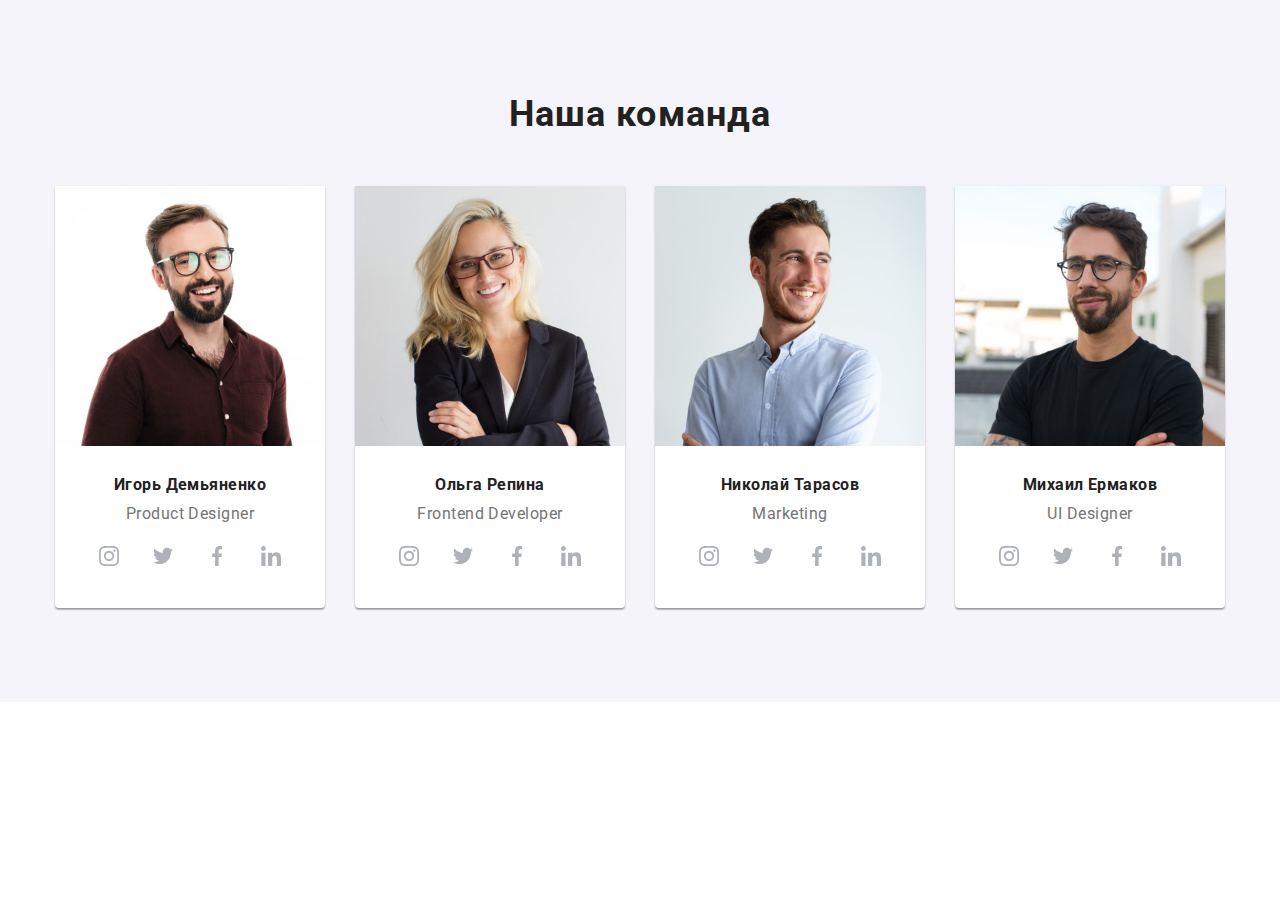
==== index.html @ fd74d76f "8" ====
<!DOCTYPE html>
<html lang="ru">

<head>
    <meta charset="UTF-8">
    <meta http-equiv="X-UA-Compatible" content="IE=edge">
    <meta name="viewport" content="width=device-width, initial-scale=1.0">
    <link rel="preconnect" href="https://fonts.googleapis.com">
    <link rel="preconnect" href="https://fonts.gstatic.com" crossorigin>
    <link
        href="https://fonts.googleapis.com/css2?family=Raleway:wght@700&family=Roboto:wght@400;500;700;900&display=swap"
        rel="stylesheet">
    <link rel="stylesheet"
        href="https://cdnjs.cloudflare.com/ajax/libs/modern-normalize/1.1.0/modern-normalize.min.css">
    <link rel="stylesheet" href="./css/styles.css">
    <link rel="stylesheet" href="./css/main.min.css">
    <title>WebStudio</title>
</head>

<body class="m-0">
    <!-- <header class="header">
        <div class="container">
            <a class="logo link logo" href="URL"><span class="color-blue">Web</span>Studio</a>
            <nav class="navigation">
                <ul class="navigation__list list">
                    <li class="navigation__item">
                        <a href="" class=" navigation__link  navigation__link--current link">Студия</a>
                    </li>
                    <li class="navigation__item">
                        <a href="./portfolio.html" class="navigation__link  link">Портфолио</a>
                    </li>
                    <li class="navigation__item">
                        <a href="" class="navigation__link link">Контакты</a>
                    </li>
                </ul>
            </nav> -->
    <!-- <ul class="contact__list list">
                <li class="contact__item">
                    <a href="info@devstudio.com" class="contact__link email link">
                        <svg class="contact__icon" width="16" height="12">
                            <use href="./images/symbol-defs55.svg#icon-email"></use>
                        </svg>
                        info@devstudio.com
                    </a>

                </li>
                <li class="contact__item">
                    <a href="tel:+380961111111" class="contact__link phone link">
                        <svg class="contact__icon" width="10" height="16">
                            <use href="./images/symbol-defs55.svg#icon-smartphone"></use>
                        </svg>
                        +38 096 111 11 11
                    </a>
                </li>
            </ul>
        </div>
    </header> -->
    <main>
        <!-- <section class="hero bg-dark">
            <div class="container">
                <h1 class="hero-text">Эффективные решения для вашего бизнеса</h1>
                <button class="hero-btn" data-modal-open>Заказать услугу</button>
            </div>
        </section> -->
        <!-- <section class="section">
            <div class="container">
                <ul class="section-list list">
                    <li class="section-item">
                        <div class="section-benefits-link">
                            <svg class="section-benefits-icon" width="70" height="70">
                                <use href="./images/symbol-defss.svg#icon-antenna"></use>
                            </svg>
                        </div>
                        <h3 class="section-top-text"> Внимание к деталям</h3>
                        <p class="section-main-text">
                            Идейные соображения, а также начало повседневной работы по формированию позиции.
                        </p>
                    </li>
                    <li class="section-item">
                        <div class="section-benefits-link">
                            <svg class="section-benefits-icon" width="70" height="70">
                                <use href="./images/symbol-defss.svg#icon-clock"></use>
                            </svg>
                        </div>

                        <h3 class="section-top-text">Пунктуальность</h3>
                        <p class="section-main-text">
                            Задача организации, в особенности же рамки и место обучения кадров влечет за собой.
                        </p>

                    </li>
                    <li class="section-item">
                        <div class="section-benefits-link">
                            <svg class="section-benefits-icon" width="70" height="70">
                                <use href="./images/symbol-defss.svg#icon-diagram"></use>
                            </svg>
                        </div>

                        <h3 class="section-top-text">Планирование</h3>
                        <p class="section-main-text">
                            Равным образом консультация с широким активом в значительной степени обуславливает.
                        </p>

                    </li>
                    <li class="section-item">
                        <div class="section-benefits-link">
                            <svg class="section-benefits-icon" width="70" height="70">
                                <use href="./images/symbol-defss.svg#icon-astronaut"></use>
                            </svg>
                        </div>

                        <h3 class="section-top-text">Современные технологии</h3>
                        <p class="section-main-text">
                            Значимость этих проблем настолько очевидна, что реализация плановых заданий.
                        </p>

                    </li>
                </ul>
            </div>
        </section> -->
        <!-- <section class="about">
            <div class="container">
                <h2 class="about__title">Чем мы занимаемся</h2>
                <ul class="about__list list">
                    <li class="about__item">
                        <img src="./images/img_1..jpg" alt="Современные технологии" width="370" />
                        <p class="about__text">
                            Десктопные приложения
                        </p>
                    </li>
                    <li class="about__item">
                        <img src="./images/img_2...jpg" alt="Современные технологии" width="370" />
                        <p class="about__text">
                            Мобильные приложения
                        </p>
                    </li>
                    <li class="about__item">
                        <img src="./images/img_3..jpg" alt="Современные технологии" width="370" />
                        <p class="about__text">
                            Дизайнерские решения
                        </p>
                    </li>
                </ul>
            </div>
        </section> -->
        <section class="team">
            <div class="container">
                <div class="our-team">
                    <h2 class="team__title">Наша команда</h2>
                    <ul class="team__list list">
                        <li class="team__item">
                            <img src="./images/img1.jpg" alt="работник" width="270">
                            <div class="team__content">
                                <h3 class="team__name">Игорь Демьяненко</h3>
                                <p class="team__profession">Product Designer</p>
                                <ul class="team__soc list">
                                    <li class="team-soc__item">
                                        <a href="" class="team__link">
                                            <svg class="team__icon" width="20" height="20">
                                                <use href="./images/symbol-defs.svg#icon-instagram "> </use>
                                            </svg>
                                        </a>
                                    </li>
                                    <li class="team-soc__item">
                                        <a href="" class="team__link">
                                            <svg class="team__icon" width="20" height="20">
                                                <use href="./images/symbol-defs.svg#icon-twitter"></use>
                                            </svg>
                                        </a>
                                    </li>
                                    <li class="team-soc__item">
                                        <a href="" class="team__link">
                                            <svg class="team__icon" width="20" height="20">
                                                <use href="./images/symbol-defs.svg#icon-facebook"></use>
                                            </svg>
                                        </a>
                                    </li>
                                    <li class="team-soc__item">
                                        <a href="" class="team__link">
                                            <svg class="team__icon" width="20" height="20">
                                                <use href="./images/symbol-defs.svg#icon-linkedin"></use>
                                            </svg>
                                        </a>
                                    </li>
                                </ul>
                            </div>

                        </li>

                        <li class="team__item">
                            <img src="./images/img3.jpg" alt="работник" width="270">
                            <div class="team__content">
                                <h3 class="team__name">Ольга Репина</h3>
                                <p class="team__profession">Frontend Developer</p>
                                <ul class="team__soc list">
                                    <li class="team-soc__item">
                                        <a href="" class="team__link">
                                            <svg class="team__icon" width="20" height="20">
                                                <use href="./images/symbol-defs.svg#icon-instagram "> </use>
                                            </svg>
                                        </a>
                                    </li>
                                    <li class="team-soc__item">
                                        <a href="" class="team__link">
                                            <svg class="team__icon" width="20" height="20">
                                                <use href="./images/symbol-defs.svg#icon-twitter"></use>
                                            </svg>
                                        </a>
                                    </li>
                                    <li class="team-soc__item">
                                        <a href="" class="team__link">
                                            <svg class="team__icon" width="20" height="20">
                                                <use href="./images/symbol-defs.svg#icon-facebook"></use>
                                            </svg>
                                        </a>
                                    </li>
                                    <li class="team-soc__item">
                                        <a href="" class="team__link">
                                            <svg class="team__icon" width="20" height="20">
                                                <use href="./images/symbol-defs.svg#icon-linkedin"></use>
                                            </svg>
                                        </a>
                                    </li>
                                </ul>
                            </div>
                        </li>

                        <li class="team__item">
                            <img src="./images/img4.jpg" alt="работник" width="270">
                            <div class="team__content">
                                <h3 class="team__name">Николай Тарасов</h3>
                                <p class="team__profession">Marketing</p>
                                <ul class="team__soc list">
                                    <li class="team-soc__item">
                                        <a href="" class="team__link">
                                            <svg class="team__icon" width="20" height="20">
                                                <use href="./images/symbol-defs.svg#icon-instagram "> </use>
                                            </svg>
                                        </a>
                                    </li>
                                    <li class="team-soc__item">
                                        <a href="" class="team__link">
                                            <svg class="team__icon" width="20" height="20">
                                                <use href="./images/symbol-defs.svg#icon-twitter"></use>
                                            </svg>
                                        </a>
                                    </li>
                                    <li class="team-soc__item">
                                        <a href="" class="team__link">
                                            <svg class="team__icon" width="20" height="20">
                                                <use href="./images/symbol-defs.svg#icon-facebook"></use>
                                            </svg>
                                        </a>
                                    </li>
                                    <li class="team-soc__item">
                                        <a href="" class="team__link">
                                            <svg class="team__icon" width="20" height="20">
                                                <use href="./images/symbol-defs.svg#icon-linkedin"></use>
                                            </svg>
                                        </a>
                                    </li>
                                </ul>
                            </div>
                        </li>
                        <li class="team__item">
                            <img src="./images/img5.jpg" alt="работник" width="270">
                            <div class="team__content">
                                <h3 class="team__name">Михаил Ермаков</h3>
                                <p class="team__profession">UI Designer</p>
                                <ul class="team__soc list">
                                    <li class="team-soc__item">
                                        <a href="" class="team__link">
                                            <svg class="team__icon" width="20" height="20">
                                                <use href="./images/symbol-defs.svg#icon-instagram "> </use>
                                            </svg>
                                        </a>
                                    </li>
                                    <li class="team-soc__item">
                                        <a href="" class="team__link">
                                            <svg class="team__icon" width="20" height="20">
                                                <use href="./images/symbol-defs.svg#icon-twitter"></use>
                                            </svg>
                                        </a>
                                    </li>
                                    <li class="team-soc__item">
                                        <a href="" class="team__link">
                                            <svg class="team__icon" width="20" height="20">
                                                <use href="./images/symbol-defs.svg#icon-facebook"></use>
                                            </svg>
                                        </a>
                                    </li>
                                    <li class="team-soc__item">
                                        <a href="" class="team__link">
                                            <svg class="team__icon" width="20" height="20">
                                                <use href="./images/symbol-defs.svg#icon-linkedin"></use>
                                            </svg>
                                        </a>
                                    </li>
                                </ul>
                            </div>
                        </li>
                    </ul>
                </div>
            </div>
        </section>

        <!-- <section class="customers">
            <div class="container">
                <h2 class="customers__title">Постоянные клиенты</h2>
                <ul class="customers__list list">
                    <li class="customers__item">
                        <a href="" class="customers__link">
                            <svg class="customers__icon" width="106" height="60">
                                <use href="./images/symbol-defs3.svg#icon-Logo-1"></use>
                            </svg>
                        </a>
                    </li>
                    <li class="customers__item">
                        <a href="" class="customers__link">
                            <svg class="customers__icon" width="106" height="60">
                                <use href="./images/symbol-defs3.svg#icon-Logo-2"></use>
                            </svg>
                        </a>
                    </li>
                    <li class="customers__item">
                        <a href="" class="customers__link">
                            <svg class="customers__icon" width="106" height="60">
                                <use href="./images/symbol-defs3.svg#icon-Logo-3"></use>
                            </svg>
                        </a>
                    </li>
                    <li class="customers__item">
                        <a href="" class="customers__link">
                            <svg class="customers__icon" width="106" height="60">
                                <use href="./images/symbol-defs3.svg#icon-Logo-4"></use>
                            </svg>
                        </a>
                    </li>
                    <li class="customers__item">
                        <a href="" class="customers__link">
                            <svg class="customers__icon" width="106" height="60">
                                <use href="./images/symbol-defs3.svg#icon-Logo-5"></use>
                            </svg>
                        </a>
                    </li>
                    <li class="customers__item">
                        <a href="" class="customers__link">
                            <svg class="customers__icon" width="106" height="60">
                                <use href="./images/symbol-defs3.svg#icon-Logo-6"></use>
                            </svg>
                        </a>
                    </li>

                </ul>
            </div>
        </section> -->
    </main>
    <!-- <footer class="footer-bg">
        <div class="container">
            <div class="footer-bg-contact">
                <a class="footer-logo link color-white" href="URL"><span class="color-blue">Web</span>Studio</a>
                <address>
                    <ul class="list">
                        <li class="footer-item">
                            <a class="footer-link link color-white" href="https://goo.gl/maps/q1JGjR5XBhRjzjKY9"
                                target="_blank" rel="noopener,noindex,nofollow">
                                Киев, пр-т Леси Украинки, 26</a>
                        </li>
                        <li class="footer-item">
                            <a class="footer-link link color-grey" href="info@example.com">info@example.com</a>
                        </li>
                        <li class="footer-item">
                            <a class="footer-link link color-grey" href="tel:+380991111111">+38 099 111 11 11</a>
                        </li>
                    </ul>
                </address>
            </div>
            <div class="footer-bg-soc">
                <h3 class="footer-title">присоединяйтесь</h3>
                <ul class="footer-soc-list list">
                    <li class="footer-soc-item">
                        <a href="" class="footer-soc-link">
                            <svg class="footer-soc-icon" width="20" height="20">
                                <use href="./images/symbol-defs.svg#icon-instagram"></use>
                            </svg>
                        </a>
                    </li>
                    <li class="footer-soc-item">
                        <a href="" class="footer-soc-link">
                            <svg class="footer-soc-icon" width="20" height="20">
                                <use href="./images/symbol-defs.svg#icon-twitter"></use>
                            </svg>
                        </a>
                    </li>
                    <li class="footer-soc-item">
                        <a href="" class="footer-soc-link">
                            <svg class="footer-soc-icon" width="20" height="20">
                                <use href="./images/symbol-defs.svg#icon-facebook"></use>
                            </svg>
                        </a>
                    </li>
                    <li class="footer-soc-item">
                        <a href="" class="footer-soc-link">
                            <svg class="footer-soc-icon" width="20" height="20">
                                <use href="./images/symbol-defs.svg#icon-linkedin"></use>
                            </svg>
                        </a>
                    </li>
                </ul>
            </div>

            <div class="online">
                <h3 class="online-title">Подпишитесь на рассылку</h3>
                <form class="online-form">
                    <input type="email" class="online-input" name="online-email" placeholder="E-mail" />
                    <button class="online-button" type="submit">Подписаться
                        <svg class="online-soc-icon" width="24" height="24">
                            <use href="./images/symbol-send.svg#icon-icon-send"></use>
                        </svg>
                    </button>

                </form>
            </div>
        </div>
    </footer> -->

    <div class="backdrop is-hidden  " data-modal>
        <div class="modal">
            <button type="button" class="modal-close-btn" data-modal-close>
                <svg class="modal-soc-icon" width="11" height="11">
                    <use href="./images/symbol-vector.svg#icon-Vector"></use>

                </svg>
            </button>
            <p class="modal-title">Оставьте свои данные, мы вам перезвоним</p>
            <form>
                <div class="modal-field">
                    <label class="modal-label"> Имя</label>
                    <div class="modal-input-wrap">
                        <input type="text" class="modal-input" name="user-name" placeholder="" required />
                        <svg class="input-icon" width="18" height="18">
                            <use href="./images/symbol-.svg#icon-person-black"></use>
                        </svg>
                    </div>
                </div>
                <div class="modal-field">
                    <label class="modal-label"> Телефон </label>
                    <div class="modal-input-wrap">
                        <input type="tel" class="modal-input" name="user-tel" placeholder="" required />
                        <svg class="input-icon" width="18" height="18">
                            <use href="./images/symbol-.svg#icon-phone-black"></use>
                        </svg>
                    </div>
                </div>
                <div class="modal-field">
                    <label class="modal-label"> Почта</label>
                    <div class="modal-input-wrap">
                        <input type="email" class="modal-input" name="user-email" placeholder="" />
                        <svg class="input-icon" width="18" height="18">
                            <use href="./images/symbol-.svg#icon-email-black"></use>
                        </svg>

                    </div>
                </div>
                <div class="modal-field-text">
                    <label class="modal-label">Комментарий</label>
                    <textarea name="user-text" id="user-text" placeholder="Введите текст" class="modal-text"></textarea>

                </div>
                <div class="modal-field">
                    <input type="checkbox" class=" input-checkbox visually-hidden" id="input-check" name="policy"
                        value="policy">
                    <label for="input-check" class="check-text">Соглашаюсь с рассылкой и принимаю &nbsp;
                        <a href="" class="input-text"> Условия договора</a>
                    </label>
                </div>
                <button class="input-btn" type="submit">Отправить</button>

            </form>
        </div>
    </div>
    <script src="./js/modal.js"></script>
</body>
---- css/main.min.css ----
:root{--header-color: #212121;--main-title-color: #ffffff;--btn-color: #ffffff;--second-title-color: #212121;--accent-color: #2196f3;--accent-dark-color: #1f8be3;--color-dark: #2f303a;--color-grey: rgba(255, 255, 255, 0.6);--color-red: red}.color-black{color:var(--color-dark)}.color-white{color:#fff;display:block}.color-blue{color:var(--accent-color)}.color-grey{color:var(--color-grey)}.header{background-color:#fff;padding-top:24px;padding-bottom:24px;border-bottom:1px solid #ececec}.header .container{display:flex}p,h1,h2,h3,h4,h5,h6{margin:0}ul{padding-left:0;margin:0}button{cursor:pointer}img{display:block}body{font-family:"Roboto",sans-serif}.link{text-decoration:none}.list{list-style:none}.visually-hidden{position:absolute;white-space:nowrap;width:1px;height:1px;overflow:hidden;border:0;padding:0;clip:rect(0 0 0 0);clip-path:inset(50%);margin:-1px}.online-button,.check-text,.backdrop,.footer-soc-link,.footer-icon,.customers__link,.team__link,.section-benefits-link,.hero-top-text,.contact__link,.hero-btn,.header .container{align-items:center}.container{width:1200px;padding-left:15px;padding-right:15px;margin:0 auto}.logo{font-family:"Raleway";font-style:normal;font-weight:700;font-size:26px;line-height:1.19;letter-spacing:.03em;color:var(--color-dark)}.logo{margin-right:93px}.hero-btn{min-width:10px;font-weight:700;font-size:16px;line-height:1.87;display:flex;text-align:center;letter-spacing:.06em;color:#fff;border:none;transition-property:background-color;transition-duration:250ms;transition-timing-function:cubic-bezier(0.4, 0, 0.2, 1);box-shadow:0px 4px 4px rgba(0,0,0,.15);border-radius:4px;padding:10px 32px}.hero-btn:hover,.hero-btn:focus{color:#fff;background-color:var(--accent-dark-color);max-width:696px}.hero-btn{background-color:var(--accent-color);margin:0 auto}.contact__list{display:flex;margin-left:auto}.contact__item:not(:last-child){margin-right:30px}.contact__link{font-weight:500;font-size:14px;line-height:1.14;letter-spacing:.02em;color:#757575;transition:color 250ms cubic-bezier(0.4, 0, 0.2, 1)}.contact__link.email:hover,.contact__link.email:focus{color:#2196f3}.contact__icon{fill:#757575;transition:fill 250ms cubic-bezier(0.4, 0, 0.2, 1)}.contact__icon:hover,.contact__icon:focus{fill:#2196f3}.contact__icon{margin-right:10px}.contact__link{display:flex}.contact__link.phone:hover,.contact__link.phone:focus{color:#2196f3}.contact__link:hover .contact__icon,.contact__link:focus .contact__icon{fill:#2196f3}.navigation__list{display:flex;margin-left:auto}.header-connect{margin-left:auto}.navigation__item:not(:last-child){margin-right:50px}.navigation__link{position:relative;font-weight:500;font-size:14px;line-height:1.14;letter-spacing:.02em;color:#212121;transition:color 250ms cubic-bezier(0.4, 0, 0.2, 1)}.navigation__link:hover,.navigation__link:focus{color:#2196f3}.navigation__link--current::after{position:absolute;content:"";left:0;bottom:-32px;display:block;width:100%;height:4px;background-color:#2196f3;opacity:0}.navigation__link::after{opacity:1;transition:opacity 250ms cubic-bezier(0.4, 0, 0.2, 1)}.current{color:var(--accent-color)}.navigation__link--current{color:#2196f3}.hero-connect{display:flex}.hero-item{position:relative}.hero-item{margin:15px}.hero-top-text{position:absolute;top:0;background:rgba(33,150,243,.9);color:#fff;font-weight:400;line-height:1.55;padding-left:24px;padding-right:24px;font-size:18px;display:flex;justify-content:center;height:100%;transform:translateY(100%);transition:transform 250ms cubic-bezier(0.4, 0, 0.2, 1)}.hero-jpg-link:hover .hero-top-text{transform:translateY(0%)}.hero-top-wrap{position:relative;overflow:hidden}.hero-list{display:block}.portfolio{padding-top:94px;padding-bottom:94px}.hero-first{font-weight:700;font-size:18px;line-height:2;letter-spacing:.06em;color:#212121}.hero-first{margin-bottom:4px}.hero-second{font-size:16px;line-height:1.87;letter-spacing:.03em;color:#757575}.hero-list{display:flex;flex-wrap:wrap}.hero-list{margin:-15px}.hero-content{padding-top:20px;padding-right:24px;padding-bottom:20px;padding-left:24px;border:1px solid #eee;border-top:none}.hero-jpg-link{display:block;overflow:hidden}.hero-jpg-link{text-decoration:none;transition:box-shadow 250ms cubic-bezier(0.4, 0, 0.2, 1)}.hero-jpg-link{text-decoration:none;transition:box-shadow 250ms cubic-bezier(0.4, 0, 0.2, 1)}.hero-jpg-link:hover,.hero-jpg-link:focus{box-shadow:0px 1px 1px rgba(0,0,0,.12),0px 4px 4px rgba(0,0,0,.06),1px 4px 6px rgba(0,0,0,.16);transition:box-shadow 250ms cubic-bezier(0.4, 0, 0.2, 1)}.hero-jpg-link:hover,.hero-jpg-link:focus{overflow:hidden}.hero-jpg-link:hover .footer-soc-icon,.hero-jpg-link:focus .footer-soc-icon{background-color:#2196f3}.hero-text{font-weight:900;font-size:44px;line-height:1.36;text-align:center;letter-spacing:.06em;text-transform:uppercase;color:#fff}.hero-text{color:#fff;max-width:696px;margin:0 auto}.bg-dark{background-color:var(--color-dark);padding-top:200px;padding-bottom:200px;background-image:linear-gradient(rgba(47, 48, 58, 0.4), rgba(47, 48, 58, 0.4)),url(../images/logo.jpg);background-repeat:no-repeat;background-size:cover;max-width:1600px;margin:0 auto}.hero-item{flex-basis:calc((100% - 90px)/3)}.hero-text{margin-bottom:30px}.section-top-text{font-weight:700;font-size:14px;line-height:1.14;letter-spacing:.03em;text-transform:uppercase;color:#212121}.section-top-text{color:#212121;margin-bottom:10px;margin-top:30px}.section{padding-top:94px}.section-item{flex-basis:calc((100% - 90px)/4)}.section-list{display:flex}.section-item:not(:last-child){margin-right:30px}.section-main-text{font-size:14px;line-height:1.71;letter-spacing:.03em;color:#757575}.section-benefits-link{width:270px;height:120px;background-color:#f5f4fa;display:flex;justify-content:center}.about{padding-top:94px;padding-bottom:94px}.about .list{display:flex}.about__item:not(:last-child){margin-right:30px}.about__title{font-weight:700;font-size:36px;line-height:1.16;letter-spacing:.03em;text-align:center;color:#212121}.about__title{margin-bottom:50px}.about__item{position:relative}.about__text{font-size:14px;letter-spacing:.03em;position:absolute;bottom:0;width:370px;background:rgba(47,48,58,.8);color:#fff;font-weight:700;line-height:1.14;padding:27px 0;text-transform:uppercase;text-align:center}.team{padding-top:94px;padding-bottom:94px;background-color:#f5f4fa}.team__list{display:flex}.team__item:not(:last-child){margin-right:30px}.team__title{font-weight:700;font-size:36px;line-height:1.16;letter-spacing:.03em;text-align:center;color:#212121}.team__title{margin-bottom:50px}.team__name{font-size:16px;line-height:1.18;text-align:center;letter-spacing:.03em;color:#212121;margin-bottom:10px}.team__profession{font-size:16px;line-height:1.18;text-align:center;letter-spacing:.03em;color:#757575;margin-bottom:10px}.team__link{width:44px;height:44px;background-color:#fff;border-radius:50%;display:flex;justify-content:center;transition:background-color 250ms cubic-bezier(0.4, 0, 0.2, 1)}.team__link:hover,.team__link:focus{background-color:#2196f3}.team__item{border-radius:0px 0px 4px 4px;box-shadow:0px 1px 3px rgba(0,0,0,.12),0px 1px 1px rgba(0,0,0,.14),0px 2px 1px rgba(0,0,0,.2);background-color:#fff;flex-basis:calc((100% - 90px)/4)}.team__icon{fill:#afb1b8;transition:fill 250ms cubic-bezier(0.4, 0, 0.2, 1)}.team__link:hover .team__icon,.team__:focus .team__icon{fill:#fff}.team__soc{display:flex;justify-content:center}.team-soc__item+.team-soc__item{margin-left:10px}.team__content{padding-top:30px;padding-bottom:30px}.portfolio__list{display:flex;justify-content:center;margin-bottom:56px}.portfolio__item:not(:last-child){margin-right:8px}.portfolio__button{font-weight:500;font-size:16px;line-height:1.62;text-align:center;letter-spacing:.03em;color:var(--color-dark);font-family:inherit;transition:color 250ms cubic-bezier(0.4, 0, 0.2, 1),background-color 250ms cubic-bezier(0.4, 0, 0.2, 1),box-shadow 250ms cubic-bezier(0.4, 0, 0.2, 1)}.portfolio__button{color:var(--color-dark)}.portfolio__button{padding-left:22px;padding-right:22px;padding-top:6px;padding-bottom:6px;border-radius:4px}.portfolio__button{border:none}.portfolio__button:hover,.portfolio__button:focus{color:#fff;background-color:#2196f3;box-shadow:0px 3px 1px rgba(0,0,0,.1),0px 1px 2px rgba(0,0,0,.08),0px 2px 2px rgba(0,0,0,.12)}.portfolio__ button:hover{background-color:var(--accent-color);color:#fff}.customers{padding-top:94px;padding-bottom:94px}.customers__link{border:1px solid #afb1b8;transition:border 250ms cubic-bezier(0.4, 0, 0.2, 1);border-radius:4px}.customers__link:hover,.customers__link:focus{border-color:#2196f3}.customers__link{height:92px;transition:color 250ms cubic-bezier(0.4, 0, 0.2, 1)}.customers__link{display:flex;justify-content:center}.customers__list{display:flex;justify-content:center}.customers__title{font-weight:700;font-size:36px;line-height:1.16;letter-spacing:.03em;text-align:center;color:#212121}.customers__title{margin-bottom:50px}.customers__title{justify-content:center}.customers__icon{fill:#afb1b8;transition:fill 250ms cubic-bezier(0.4, 0, 0.2, 1)}.customers__link:hover .customers__icon,.customers__link:focus .customers__icon{fill:#2196f3}.customers__item{background-color:#fff;flex-basis:calc((100% - 150px)/4)}.customers__item:not(:last-child){margin-right:30px}.footer-icon{display:flex;justify-content:center}.footer-soc-icon{fill:#fff}.footer-soc-link:hover{background-color:#2196f3}.footer-soc-list{display:flex;justify-content:center}.footer-bg{background-color:var(--color-dark);padding-top:60px;padding-bottom:60px}.footer-bg .container{display:flex;align-items:baseline}.footer-bg-soc{margin-left:70px}.footer-contact{display:block}.footer-logo{font-family:"Raleway";font-style:normal;font-weight:700;font-size:26px;line-height:1.19;letter-spacing:.03em;margin-bottom:20px}address{font-style:normal}.footer-item:not(:last-child){margin-bottom:9px}.footer-soc-item+.footer-soc-item{margin-left:10px}.footer-soc-link{width:44px;height:44px;background-color:rgba(255,255,255,.1);border-radius:50%;display:flex;justify-content:center;transition:background-color 250ms cubic-bezier(0.4, 0, 0.2, 1)}.footer-soc-link{font-size:14px;line-height:1.71;letter-spacing:.03em}.footer-title{font-weight:700;font-size:14px;line-height:1.14;letter-spacing:.03em;text-transform:uppercase;color:#fff}.footer-title{margin-bottom:30px}.footer-link{font-family:"Roboto";font-style:normal;font-weight:400;font-size:14px;line-height:24px;letter-spacing:.03em;color:rgba(255,255,255,.6)}.footer-link.color-white{font-family:"Roboto";font-style:normal;font-weight:400;font-size:14px;line-height:24px;letter-spacing:.03em;color:#fff}.modal{width:528px;padding:40px 39px 40px 41px;background-color:#fff;box-shadow:0px 1px 3px rgba(0,0,0,.12),0px 1px 1px rgba(0,0,0,.14),0px 2px 1px rgba(0,0,0,.2);border-radius:4px;position:relative}.modal-close-btn{position:absolute;top:10px;right:10px;width:30px;height:30px;border-radius:50%;background:#fff;border:1px solid rgba(0,0,0,.1);transition:background-color 250ms cubic-bezier(0.4, 0, 0.2, 1),fill 250ms cubic-bezier(0.4, 0, 0.2, 1)}.modal-close-btn:hover,.modal-close-btn:focus{fill:#2196f3}.modal-title{font-style:normal;font-weight:700;font-size:20px;line-height:1.15;letter-spacing:.03em;color:#212121;text-align:center;margin-bottom:12px}.modal-input{width:448px;height:40px;border:1px solid rgba(33,33,33,.2);border-radius:4px;padding-left:30px;outline:none;transition:border-color 250ms cubic-bezier(0.4, 0, 0.2, 1)}.modal-input:focus{border-color:#2196f3}.modal-input::placeholder{color:#757575}.modal-input-wrap{position:relative}.modal-label{font-weight:400;font-size:12px;line-height:1.16;letter-spacing:.01em;color:#757575;margin-bottom:4px;display:block}.modal-text{width:448px;height:120px;padding:12px 16px 12px 16px;background:#fff;border-radius:4px;border:1px solid rgba(33,33,33,.2);display:block;resize:none;outline:none}.modal-text:hover,.modal-text:focus{border-color:#1f8be3}.modal-field{margin-bottom:10px}.modal-field-text{margin-bottom:10px}.backdrop{position:fixed;top:0;width:100%;height:100%;display:flex;justify-content:center;transition:visibility 250ms cubic-bezier(0.4, 0, 0.2, 1),opasity 250ms cubic-bezier(0.4, 0, 0.2, 1)}.input-icon{position:absolute;left:15px;top:50%;transform:translateY(-50%);transition:fill 250ms cubic-bezier(0.4, 0, 0.2, 1)}.modal-input:focus+.input-icon{fill:#2196f3}.check-text{font-weight:400;font-size:14px;line-height:24px;color:#757575;display:flex}.check-text::before{content:"";width:16px;height:15px;border:2px solid #212121;border-radius:2px;margin-right:8px}.input-check:checked+.check-text::before{background-color:#2196f3;border:.2px solid #fff;background-image:url(../images/check1.svg);background-repeat:no-repeat;background-position:center;padding:0px 0px 0px 40px}.input-check:focus+.check-text::before{border-color:.2px solid #fff}.input-checkbox{margin-bottom:30px}.input-btn{width:200px;height:50px;left:700px;top:712px;background:#2196f3;box-shadow:0px 4px 4px rgba(0,0,0,.15);border-radius:4px;padding-top:10px;padding-bottom:10px;padding-right:55px;padding-left:55px;border:none;transition:color 250ms cubic-bezier(0.4, 0, 0.2, 1),background-color 250ms cubic-bezier(0.4, 0, 0.2, 1),box-shadow 250ms cubic-bezier(0.4, 0, 0.2, 1);font-family:"Roboto";font-style:normal;font-weight:700;font-size:16px;line-height:30px;display:flex;align-items:center;text-align:center;letter-spacing:.06em;color:#fff}.input-btn:hover,.input-btn:focus{color:#fff;border:none}.input-btn{margin:auto;display:block}.input-text{color:var(--accent-color)}.is-hidden{opacity:0;pointer-events:none;visibility:hidden}.online-title{font-weight:700;font-size:14px;line-height:1.14;letter-spacing:.03em;text-transform:uppercase;color:#fff;margin-bottom:20px}.online-input{width:358px;height:50px;left:815px;top:1736px;border:1px solid rgba(255,255,255,.3);filter:drop-shadow(0px 4px 4px rgba(0, 0, 0, 0.15));border-radius:4px;background-color:#2f303a;padding-left:15px}.online{margin-left:109px;margin-left:auto}.online-button{width:200px;height:50px;background:#2196f3;box-shadow:0px 4px 4px rgba(0,0,0,.15);border-radius:4px;margin-left:12px;border:none}.online-button{font-style:normal;font-weight:700;font-size:16px;line-height:1.87;display:flex;text-align:center;letter-spacing:.06em;color:#fff}.online-button{padding-top:10px;padding-bottom:10px;padding-left:29px;padding-right:8px}.online-form{display:flex}.online-soc-icon{margin-left:10px}/*# sourceMappingURL=main.min.css.map */
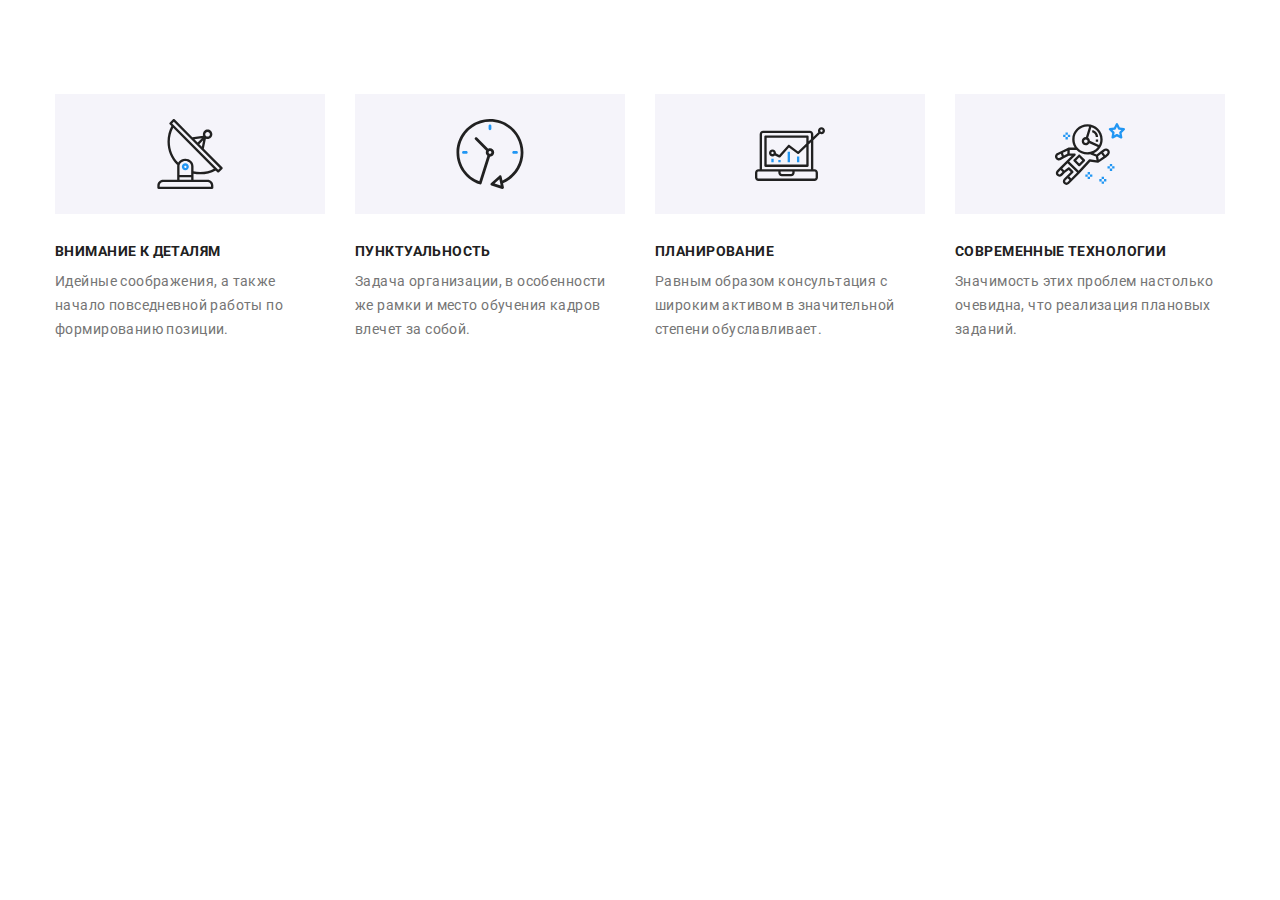
==== commit bdd88e16: "888дз" ====
--- a/index.html
+++ b/index.html
@@ -62,7 +62,7 @@
                 <button class="hero-btn" data-modal-open>Заказать услугу</button>
             </div>
         </section> -->
-        <!-- <section class="section">
+        <section class="section">
             <div class="container">
                 <ul class="section-list list">
                     <li class="section-item">
@@ -117,7 +117,7 @@
                     </li>
                 </ul>
             </div>
-        </section> -->
+        </section>
         <!-- <section class="about">
             <div class="container">
                 <h2 class="about__title">Чем мы занимаемся</h2>
@@ -143,7 +143,7 @@
                 </ul>
             </div>
         </section> -->
-        <section class="team">
+        <!-- <section class="team">
             <div class="container">
                 <div class="our-team">
                     <h2 class="team__title">Наша команда</h2>
@@ -302,7 +302,7 @@
                     </ul>
                 </div>
             </div>
-        </section>
+        </section> -->
 
         <!-- <section class="customers">
             <div class="container">
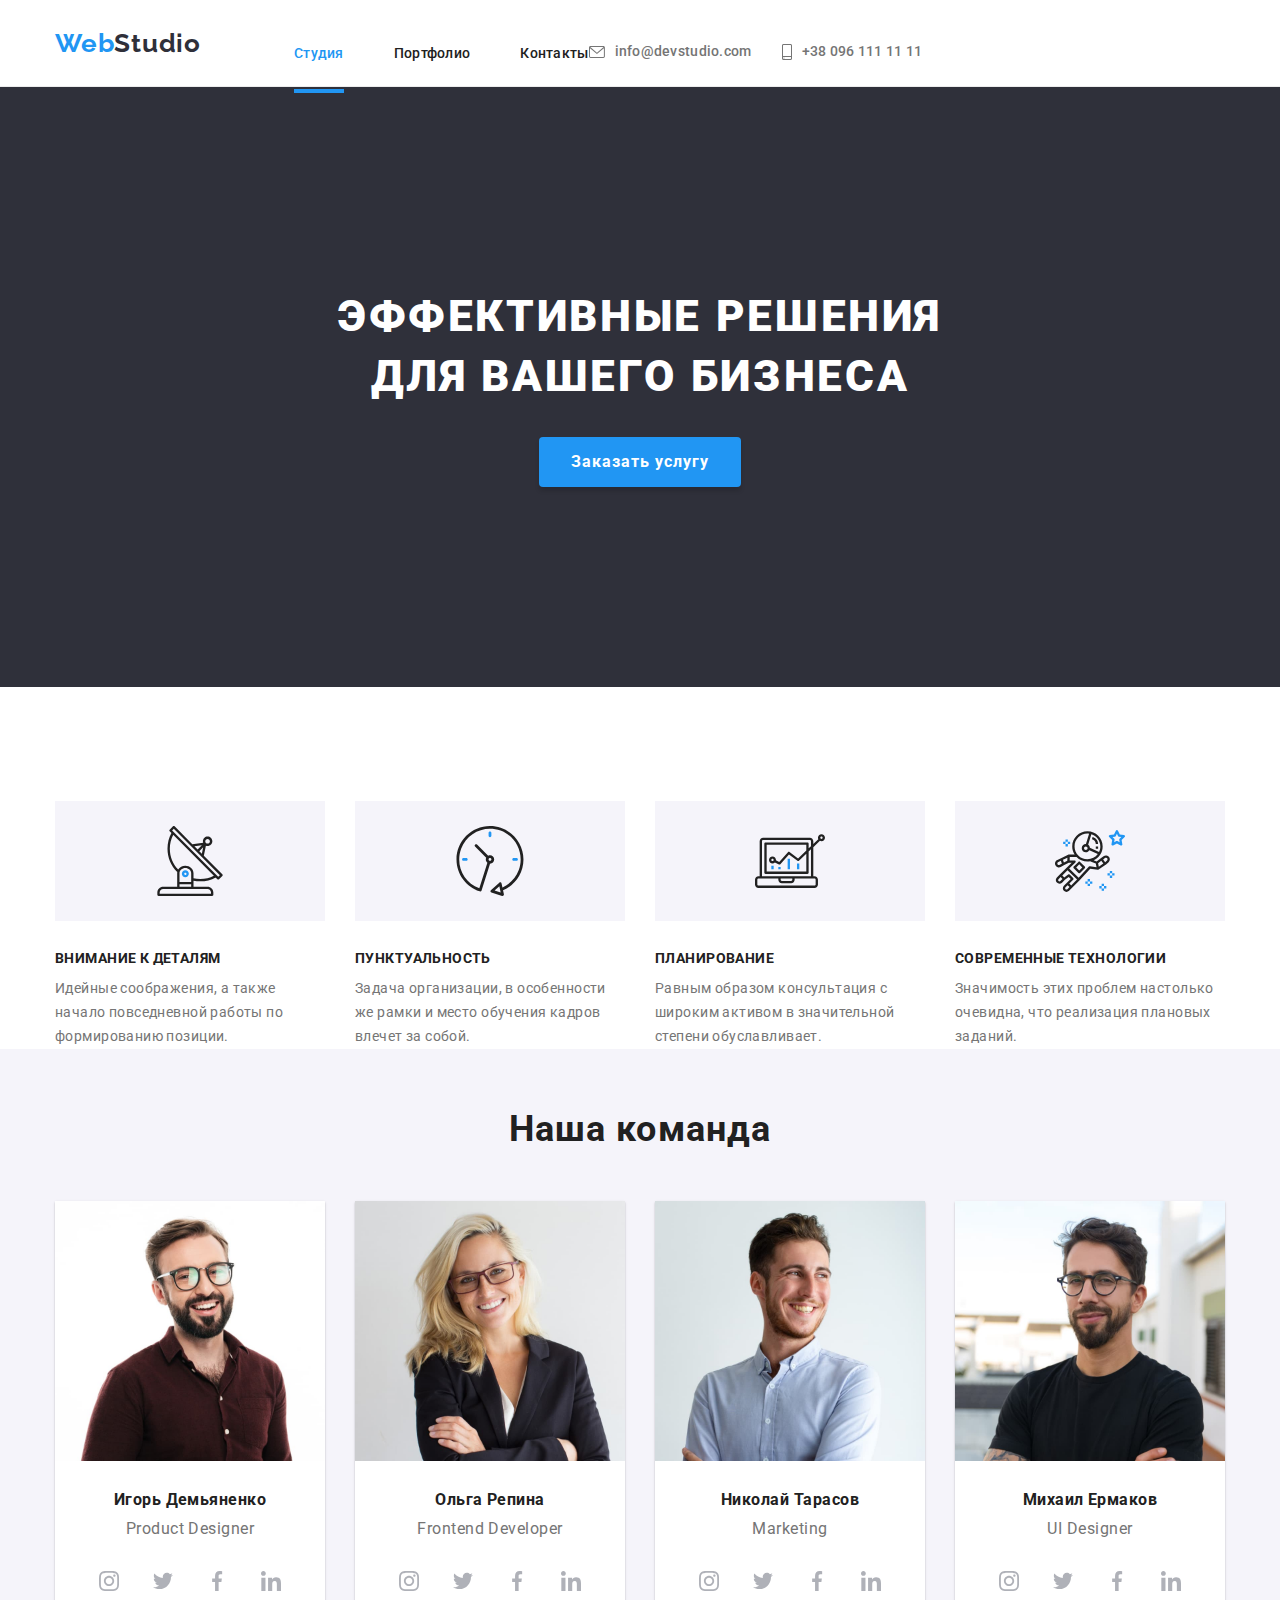
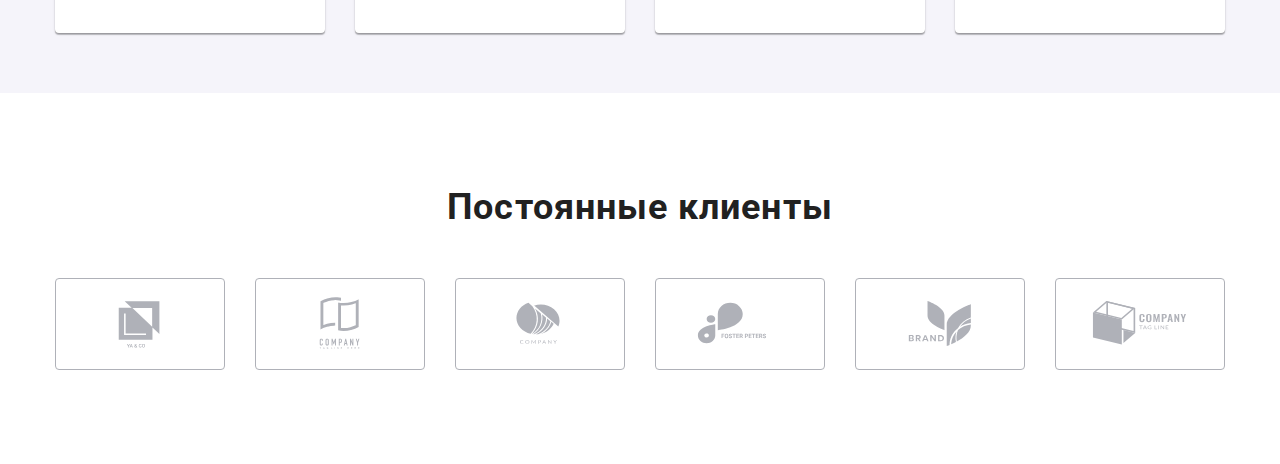
==== commit 7870c323: "22" ====
--- a/index.html
+++ b/index.html
@@ -13,55 +13,84 @@
     <link rel="stylesheet"
         href="https://cdnjs.cloudflare.com/ajax/libs/modern-normalize/1.1.0/modern-normalize.min.css">
     <link rel="stylesheet" href="./css/styles.css">
-    <link rel="stylesheet" href="./css/main.min.css">
+    <link rel="stylesheet" href="./sass1/main.css">
     <title>WebStudio</title>
 </head>
 
 <body class="m-0">
-    <!-- <header class="header">
+    <header class="header">
         <div class="container">
             <a class="logo link logo" href="URL"><span class="color-blue">Web</span>Studio</a>
-            <nav class="navigation">
-                <ul class="navigation__list list">
-                    <li class="navigation__item">
-                        <a href="" class=" navigation__link  navigation__link--current link">Студия</a>
-                    </li>
-                    <li class="navigation__item">
-                        <a href="./portfolio.html" class="navigation__link  link">Портфолио</a>
-                    </li>
-                    <li class="navigation__item">
-                        <a href="" class="navigation__link link">Контакты</a>
+            <button type="button" class="header__button" aria-expanded="false"
+                aria-label="Переключатель мобильного меню" data-menu-button>
+                <svg width="40" height="40">
+                    <use class="header__icon--close" href="./images/sprite.svg#icon-close_40px"></use>
+                    <use class="header__icon--menu" href="./images/sprite.svg#icon-menu_40px"></use>
+                </svg>
+            </button>
+
+            <div class="mobile-menu" data-menu>
+
+                <nav class="navigation">
+                    <ul class="navigation__list list">
+                        <li class="navigation__item">
+                            <a href="" class=" navigation__link  navigation__link--current link">Студия</a>
+                        </li>
+                        <li class="navigation__item">
+                            <a href="./portfolio.html" class="navigation__link  link">Портфолио</a>
+                        </li>
+                        <li class="navigation__item">
+                            <a href="" class="navigation__link link">Контакты</a>
+                        </li>
+                    </ul>
+                </nav>
+                <ul class="contact__list list">
+                    <li class="contact__item">
+                        <a href="info@devstudio.com" class="contact__link email link">
+                            <svg class="contact__icon" width="16" height="12">
+                                <use href="./images/symbol-defs55.svg#icon-email"></use>
+                            </svg>
+                            info@devstudio.com
+                        </a>
+
+                    </li>
+                    <li class="contact__item">
+                        <a href="tel:+380961111111" class="contact__link phone link">
+                            <svg class="contact__icon" width="10" height="16">
+                                <use href="./images/symbol-defs55.svg#icon-smartphone"></use>
+                            </svg>
+                            +38 096 111 11 11
+                        </a>
                     </li>
                 </ul>
-            </nav> -->
-    <!-- <ul class="contact__list list">
-                <li class="contact__item">
-                    <a href="info@devstudio.com" class="contact__link email link">
-                        <svg class="contact__icon" width="16" height="12">
-                            <use href="./images/symbol-defs55.svg#icon-email"></use>
-                        </svg>
-                        info@devstudio.com
-                    </a>
-
-                </li>
-                <li class="contact__item">
-                    <a href="tel:+380961111111" class="contact__link phone link">
-                        <svg class="contact__icon" width="10" height="16">
-                            <use href="./images/symbol-defs55.svg#icon-smartphone"></use>
-                        </svg>
-                        +38 096 111 11 11
-                    </a>
-                </li>
-            </ul>
+
+                <ul class="header-social__list">
+                    <li class="header-social__item">
+                        <a href="" class="header-social__link">Instagram</a>
+                    </li>
+                    <li class="header-social__item">
+                        <div class="header-social__border"></div>
+                        <a href="" class="header-social__link">Twitter</a>
+                    </li>
+                    <li class="header-social__item">
+                        <div class="header-social__border"></div>
+                        <a href="" class="header-social__link">Facebook</a>
+                    </li>
+                    <li class="header-social__item">
+                        <div class="header-social__border"></div>
+                        <a href="" class="header-social__link">LinkedIn</a>
+                    </li>
+                </ul>
+            </div>
         </div>
-    </header> -->
+    </header>
     <main>
-        <!-- <section class="hero bg-dark">
+        <section class="hero bg-dark">
             <div class="container">
                 <h1 class="hero-text">Эффективные решения для вашего бизнеса</h1>
                 <button class="hero-btn" data-modal-open>Заказать услугу</button>
             </div>
-        </section> -->
+        </section>
         <section class="section">
             <div class="container">
                 <ul class="section-list list">
@@ -143,7 +172,7 @@
                 </ul>
             </div>
         </section> -->
-        <!-- <section class="team">
+        <section class="team">
             <div class="container">
                 <div class="our-team">
                     <h2 class="team__title">Наша команда</h2>
@@ -302,9 +331,9 @@
                     </ul>
                 </div>
             </div>
-        </section> -->
-
-        <!-- <section class="customers">
+        </section>
+
+        <section class="customers">
             <div class="container">
                 <h2 class="customers__title">Постоянные клиенты</h2>
                 <ul class="customers__list list">
@@ -353,7 +382,7 @@
 
                 </ul>
             </div>
-        </section> -->
+        </section>
     </main>
     <!-- <footer class="footer-bg">
         <div class="container">
@@ -480,4 +509,5 @@
         </div>
     </div>
     <script src="./js/modal.js"></script>
+    <script src="./js/mobile-menu.js"></script>
 </body>--- a/sass1/main.css
+++ b/sass1/main.css
@@ -0,0 +1,1286 @@
+:root {
+  --header-color: #212121;
+  --main-title-color: #ffffff;
+  --btn-color: #ffffff;
+  --second-title-color: #212121;
+  --accent-color: #2196f3;
+  --accent-dark-color: #1f8be3;
+  --color-dark: #2f303a;
+  --color-grey: rgba(255, 255, 255, 0.6);
+  --color-red: red;
+}
+
+.color-black {
+  color: var(--color-dark);
+}
+
+.color-white {
+  color: #ffffff;
+  display: block;
+}
+
+.color-blue {
+  color: var(--accent-color);
+}
+
+.color-grey {
+  color: var(--color-grey);
+}
+
+p,
+h1,
+h2,
+h3,
+h4,
+h5,
+h6 {
+  margin: 0;
+}
+
+ul {
+  padding-left: 0;
+  margin: 0;
+}
+
+button {
+  cursor: pointer;
+}
+
+img {
+  display: block;
+  width: 100%;
+  max-width: 100%;
+  height: auto;
+}
+
+body {
+  font-family: "Roboto", sans-serif;
+}
+
+.link {
+  text-decoration: none;
+}
+
+.list {
+  list-style: none;
+}
+
+.visually-hidden {
+  position: absolute;
+  white-space: nowrap;
+  width: 1px;
+  height: 1px;
+  overflow: hidden;
+  border: 0;
+  padding: 0;
+  clip: rect(0 0 0 0);
+  -webkit-clip-path: inset(50%);
+          clip-path: inset(50%);
+  margin: -1px;
+}
+
+.online-button, .check-text, .backdrop, .footer-soc-link, .footer-icon, .customers__link, .team__link, .section-benefits-link, .hero-top-text, .contact__link, .hero-btn, .header .container {
+  align-items: center;
+}
+
+.container {
+  width: 100%;
+  padding-left: 15px;
+  padding-right: 15px;
+  margin: 0 auto;
+}
+@media screen and (min-width: 480px) {
+  .container {
+    max-width: 480px;
+  }
+}
+@media screen and (min-width: 768px) {
+  .container {
+    max-width: 768px;
+  }
+}
+@media screen and (min-width: 1200px) {
+  .container {
+    max-width: 1200px;
+  }
+}
+
+.header {
+  background-color: #ffffff;
+  padding-top: 24px;
+  padding-bottom: 24px;
+  border-bottom: 1px solid #ececec;
+}
+.header .container {
+  display: flex;
+}
+
+.logo {
+  font-family: "Raleway";
+  font-style: normal;
+  font-weight: 700;
+  font-size: 26px;
+  line-height: 1.19;
+  letter-spacing: 0.03em;
+  color: var(--color-dark);
+}
+
+.logo {
+  margin-right: 93px;
+}
+
+.hero-btn {
+  min-width: 10px;
+  font-weight: 700;
+  font-size: 16px;
+  line-height: 1.87;
+  display: flex;
+  text-align: center;
+  letter-spacing: 0.06em;
+  color: #ffffff;
+  border: none;
+  transition-property: background-color;
+  transition-duration: 250ms;
+  transition-timing-function: cubic-bezier(0.4, 0, 0.2, 1);
+  box-shadow: 0px 4px 4px rgba(0, 0, 0, 0.15);
+  border-radius: 4px;
+  padding: 10px 32px;
+}
+.hero-btn:hover, .hero-btn:focus {
+  color: #ffffff;
+  background-color: var(--accent-dark-color);
+  max-width: 696px;
+}
+
+.hero-btn {
+  background-color: var(--accent-color);
+  margin: 0 auto;
+}
+
+.contact__list {
+  display: flex;
+  margin-left: auto;
+}
+
+.contact__item:not(:last-child) {
+  margin-right: 30px;
+}
+
+.contact__link {
+  font-weight: 500;
+  font-size: 14px;
+  line-height: 1.14;
+  letter-spacing: 0.02em;
+  color: #757575;
+  transition: color 250ms cubic-bezier(0.4, 0, 0.2, 1);
+}
+
+.contact__link.email:hover,
+.contact__link.email:focus {
+  color: #2196f3;
+}
+
+.contact__icon {
+  fill: #757575;
+  transition: fill 250ms cubic-bezier(0.4, 0, 0.2, 1);
+}
+.contact__icon:hover, .contact__icon:focus {
+  fill: #2196f3;
+}
+.contact__icon {
+  margin-right: 10px;
+}
+
+.contact__link {
+  display: flex;
+}
+.contact__link.phone:hover, .contact__link.phone:focus {
+  color: #2196f3;
+}
+
+.contact__link:hover .contact__icon,
+.contact__link:focus .contact__icon {
+  fill: #2196f3;
+}
+
+.mobile-menu {
+  display: flex;
+}
+@media screen and (max-width: 767px) {
+  .mobile-menu {
+    display: none;
+    position: fixed;
+    top: 0;
+    left: -2px;
+    overflow: auto;
+    padding-left: 40px;
+    width: calc(100vw + 2px);
+    height: 100vh;
+    background-color: white;
+  }
+  .mobile-menu.is-open {
+    display: flex;
+    flex-direction: column;
+    justify-content: space-between;
+    z-index: 1;
+  }
+}
+
+.header__button {
+  margin-left: auto;
+  background-color: transparent;
+  color: #000;
+  cursor: pointer;
+}
+.header__button.is-open {
+  z-index: 2;
+}
+.header__button.is-open .header__icon--menu {
+  display: none;
+}
+.header__button.is-open .header__icon--close {
+  display: block;
+}
+@media screen and (min-width: 768px) {
+  .header__button {
+    display: none;
+  }
+}
+
+.header__icon--close {
+  display: none;
+}
+
+.header-social__list {
+  display: flex;
+  flex-wrap: wrap;
+  margin-top: 64px;
+  margin-bottom: 48px;
+}
+@media screen and (min-width: 768px) {
+  .header-social__list {
+    display: none;
+  }
+}
+
+.header-social__item {
+  display: flex;
+  margin-left: 10px;
+  margin-top: 10px;
+}
+.header-social__item:first-child {
+  margin-left: 0;
+}
+
+.header-social__link {
+  display: flex;
+  margin-left: 10px;
+  font-weight: 500;
+  font-size: 18px;
+  line-height: 22px;
+  letter-spacing: 0.02em;
+  color: #2196f3;
+}
+.header-social__link:first-child {
+  margin-left: 0;
+}
+
+.header-social__border {
+  width: 1px;
+  height: 22px;
+  background-color: rgba(33, 33, 33, 0.2);
+}
+
+.navigation__list {
+  display: flex;
+  flex-direction: column;
+}
+@media screen and (min-width: 767px) {
+  .navigation__list {
+    flex-direction: row;
+  }
+}
+
+.navigation__item:not(:last-child) {
+  margin-right: 50px;
+}
+
+.navigation__link {
+  position: relative;
+  font-weight: 500;
+  font-size: 14px;
+  line-height: 1.14;
+  letter-spacing: 0.02em;
+  color: #212121;
+  transition: color 250ms cubic-bezier(0.4, 0, 0.2, 1);
+}
+@media screen and (max-width: 767px) {
+  .navigation__link {
+    font-family: "Roboto";
+    font-style: normal;
+    font-weight: 500;
+    font-size: 40px;
+    line-height: 47px;
+    text-align: center;
+    letter-spacing: 0.02em;
+    color: #000;
+  }
+}
+.navigation__link:hover, .navigation__link:focus {
+  color: #2196f3;
+}
+
+.navigation__link--current::after {
+  position: absolute;
+  content: "";
+  left: 0;
+  bottom: -32px;
+  display: block;
+  width: 100%;
+  height: 4px;
+  background-color: #2196f3;
+  opacity: 0;
+}
+
+.navigation__link::after {
+  opacity: 1;
+  transition: opacity 250ms cubic-bezier(0.4, 0, 0.2, 1);
+}
+
+.current {
+  color: var(--accent-color);
+}
+
+.navigation__link--current {
+  color: #2196f3;
+}
+
+.hero-connect {
+  display: flex;
+}
+
+.hero-item {
+  position: relative;
+}
+.hero-item {
+  margin: 15px;
+}
+
+.hero-top-text {
+  position: absolute;
+  top: 0;
+  background: rgba(33, 150, 243, 0.9);
+  color: #ffffff;
+  font-weight: 700;
+  font-size: 18px;
+  line-height: 2;
+  padding-right: 24px;
+  display: flex;
+  justify-content: center;
+  height: 100%;
+  transform: translateY(100%);
+  transition: transform 250ms cubic-bezier(0.4, 0, 0.2, 1);
+}
+.hero-jpg-link:hover .hero-top-text {
+  transform: translateY(0%);
+}
+
+.hero-top-wrap {
+  position: relative;
+  overflow: hidden;
+}
+
+.hero-list {
+  display: block;
+}
+
+.portfolio {
+  padding-top: 46px;
+  padding-bottom: 60px;
+}
+
+.hero-first {
+  font-weight: 700;
+  font-size: 18px;
+  line-height: 2;
+  letter-spacing: 0.06em;
+  color: #212121;
+}
+.hero-first {
+  margin-bottom: 4px;
+}
+
+.hero-second {
+  font-size: 16px;
+  line-height: 1.87;
+  letter-spacing: 0.03em;
+  color: #757575;
+}
+
+.hero-content {
+  padding-top: 20px;
+  padding-right: 24px;
+  padding-bottom: 20px;
+  padding-left: 24px;
+  border: 1px solid #eeeeee;
+  border-top: none;
+}
+
+.hero-jpg-link {
+  display: block;
+  overflow: hidden;
+}
+.hero-jpg-link {
+  text-decoration: none;
+  transition: box-shadow 250ms cubic-bezier(0.4, 0, 0.2, 1);
+}
+.hero-jpg-link {
+  text-decoration: none;
+  transition: box-shadow 250ms cubic-bezier(0.4, 0, 0.2, 1);
+}
+.hero-jpg-link:hover, .hero-jpg-link:focus {
+  box-shadow: 0px 1px 1px rgba(0, 0, 0, 0.12), 0px 4px 4px rgba(0, 0, 0, 0.06), 1px 4px 6px rgba(0, 0, 0, 0.16);
+  transition: box-shadow 250ms cubic-bezier(0.4, 0, 0.2, 1);
+}
+.hero-jpg-link:hover, .hero-jpg-link:focus {
+  overflow: hidden;
+}
+
+.hero-jpg-link:hover .footer-soc-icon,
+.hero-jpg-link:focus .footer-soc-icon {
+  background-color: #2196f3;
+}
+
+.hero-text {
+  max-width: 360px;
+  width: 100%;
+  margin-left: auto;
+  margin-right: auto;
+  font-weight: 900;
+  font-size: 26px;
+  line-height: 1.62;
+  text-align: center;
+  letter-spacing: 0.06em;
+  text-transform: uppercase;
+  color: white;
+}
+@media screen and (min-width: 1200px) {
+  .hero-text {
+    max-width: 696px;
+    font-size: 44px;
+    line-height: 1.36;
+  }
+}
+
+.bg-dark {
+  background-color: var(--color-dark);
+  padding-top: 118px;
+  padding-bottom: 118px;
+  background-image: linear-gradient(rgba(47, 48, 58, 0.4), rgba(47, 48, 58, 0.4)), url(../images1/mobile/logo.webp);
+  max-width: 1600px;
+  margin: 0 auto;
+}
+@media (min-device-pixel-ratio: 2), (-webkit-min-device-pixel-ratio: 2), (min-resolution: 192dpi), (min-resolution: 2dppx) {
+  .bg-dark {
+    background-image: linear-gradient(rgba(47, 48, 58, 0.4), rgba(47, 48, 58, 0.4)), url(../images/mobile/hero@2x.webp);
+    background-size: cover;
+  }
+}
+@media screen and (min-width: 768px) {
+  .bg-dark {
+    max-width: 768px;
+    background-image: linear-gradient(rgba(47, 48, 58, 0.4), rgba(47, 48, 58, 0.4)), url(../images/tablet/hero.webp);
+  }
+}
+@media screen and (min-width: 768px) and (min-device-pixel-ratio: 2), screen and (min-width: 768px) and (-webkit-min-device-pixel-ratio: 2), screen and (min-width: 768px) and (min-resolution: 192dpi), screen and (min-width: 768px) and (min-resolution: 2dppx) {
+  .bg-dark {
+    background-image: linear-gradient(rgba(47, 48, 58, 0.4), rgba(47, 48, 58, 0.4)), url(../images1/tablet/hero@2x.webp);
+  }
+}
+@media screen and (min-width: 1200px) {
+  .bg-dark {
+    max-width: 1600px;
+    height: 600px;
+    padding: 200px 0;
+    background-image: linear-gradient(rgba(47, 48, 58, 0.4), rgba(47, 48, 58, 0.4)), url(../images/desktop/HeroImg.webp);
+  }
+}
+@media screen and (min-width: 1200px) and (min-device-pixel-ratio: 2), screen and (min-width: 1200px) and (-webkit-min-device-pixel-ratio: 2), screen and (min-width: 1200px) and (min-resolution: 192dpi), screen and (min-width: 1200px) and (min-resolution: 2dppx) {
+  .bg-dark {
+    background-image: linear-gradient(rgba(47, 48, 58, 0.4), rgba(47, 48, 58, 0.4)), url(../images1/desktop/HeroImg@2x.webp);
+  }
+}
+@media screen and (min-width: 1200px) {
+  .bg-dark {
+    padding-top: 200px;
+    padding-bottom: 200px;
+  }
+}
+
+.her__list {
+  display: flex;
+  flex-wrap: wrap;
+  gap: 30px;
+}
+
+.hero-item {
+  width: 100%;
+}
+@media screen and (min-width: 768px) {
+  .hero-item {
+    width: calc((100% - 30px) / 2);
+  }
+}
+@media screen and (min-width: 1200px) {
+  .hero-item {
+    width: calc((100% - 90px) / 4);
+  }
+}
+
+.hero-text {
+  margin-bottom: 30px;
+}
+
+.section-top-text {
+  font-weight: 700;
+  font-size: 14px;
+  line-height: 1.14;
+  letter-spacing: 0.03em;
+  text-transform: uppercase;
+  color: #212121;
+}
+
+.section-top-text {
+  color: #212121;
+  margin-bottom: 10px;
+  margin-top: 30px;
+}
+
+.section {
+  padding-top: 94px;
+}
+
+.section-list {
+  display: flex;
+  flex-wrap: wrap;
+  gap: 30px;
+}
+
+.section-item {
+  width: 100%;
+}
+@media screen and (min-width: 768px) {
+  .section-item {
+    width: calc((100% - 30px) / 2);
+  }
+}
+@media screen and (min-width: 1200px) {
+  .section-item {
+    width: calc((100% - 90px) / 4);
+  }
+}
+
+.section-main-text {
+  font-size: 14px;
+  line-height: 1.71;
+  letter-spacing: 0.03em;
+  color: #757575;
+}
+
+.section-benefits-link {
+  height: 120px;
+  background-color: #f5f4fa;
+  display: flex;
+  justify-content: center;
+}
+
+.about {
+  padding-top: 94px;
+  padding-bottom: 94px;
+}
+.about .list {
+  display: flex;
+}
+
+.about__item:not(:last-child) {
+  margin-right: 30px;
+}
+
+.about__title {
+  font-weight: 700;
+  font-size: 36px;
+  line-height: 1.16;
+  letter-spacing: 0.03em;
+  text-align: center;
+  color: #212121;
+}
+.about__title {
+  margin-bottom: 50px;
+}
+
+.about__item {
+  position: relative;
+}
+
+.about__text {
+  font-size: 14px;
+  letter-spacing: 0.03em;
+  position: absolute;
+  bottom: 0;
+  width: 370px;
+  background: rgba(47, 48, 58, 0.8);
+  color: #ffffff;
+  font-weight: 700;
+  line-height: 1.14;
+  padding: 27px 0;
+  text-transform: uppercase;
+  text-align: center;
+}
+
+.team {
+  padding-top: 60px;
+  padding-bottom: 60px;
+  background-color: #f5f4fa;
+}
+
+.team__list {
+  display: flex;
+  flex-wrap: wrap;
+  gap: 30px;
+}
+
+.team__item {
+  width: 100%;
+}
+@media screen and (min-width: 768px) {
+  .team__item {
+    width: calc((100% - 30px) / 2);
+  }
+}
+@media screen and (min-width: 1200px) {
+  .team__item {
+    width: calc((100% - 90px) / 4);
+  }
+}
+
+.team__title {
+  font-weight: 700;
+  font-size: 36px;
+  line-height: 1.16;
+  letter-spacing: 0.03em;
+  text-align: center;
+  color: #212121;
+}
+.team__title {
+  margin-bottom: 50px;
+}
+
+.team__name {
+  font-size: 16px;
+  line-height: 1.18;
+  text-align: center;
+  letter-spacing: 0.03em;
+  color: #212121;
+  margin-bottom: 10px;
+}
+
+.team__profession {
+  font-size: 16px;
+  line-height: 1.18;
+  text-align: center;
+  letter-spacing: 0.03em;
+  color: #757575;
+  margin-bottom: 10px;
+}
+
+.team__link {
+  width: 44px;
+  height: 44px;
+  background-color: #ffffff;
+  border-radius: 50%;
+  display: flex;
+  justify-content: center;
+  transition: background-color 250ms cubic-bezier(0.4, 0, 0.2, 1);
+}
+.team__link:hover, .team__link:focus {
+  background-color: #2196f3;
+}
+
+.team__item {
+  border-radius: 0px 0px 4px 4px;
+  box-shadow: 0px 1px 3px rgba(0, 0, 0, 0.12), 0px 1px 1px rgba(0, 0, 0, 0.14), 0px 2px 1px rgba(0, 0, 0, 0.2);
+  background-color: #ffffff;
+}
+
+.team__icon {
+  fill: #afb1b8;
+  transition: fill 250ms cubic-bezier(0.4, 0, 0.2, 1);
+}
+.team__link:hover .team__icon, .team__:focus .team__icon {
+  fill: #ffffff;
+}
+
+.team__soc {
+  display: flex;
+  justify-content: center;
+}
+
+.team-soc__item + .team-soc__item {
+  margin-left: 10px;
+}
+
+.team__content {
+  padding-top: 30px;
+  padding-bottom: 30px;
+}
+
+.portfolio__list {
+  display: flex;
+  justify-content: center;
+  margin-bottom: 56px;
+}
+
+.portfolio__item:not(:last-child) {
+  margin-right: 8px;
+}
+
+.portfolio__button {
+  font-weight: 500;
+  font-size: 16px;
+  line-height: 1.62;
+  text-align: center;
+  letter-spacing: 0.03em;
+  color: var(--color-dark);
+  font-family: inherit;
+  transition: color 250ms cubic-bezier(0.4, 0, 0.2, 1), background-color 250ms cubic-bezier(0.4, 0, 0.2, 1), box-shadow 250ms cubic-bezier(0.4, 0, 0.2, 1);
+}
+.portfolio__button {
+  color: var(--color-dark);
+}
+.portfolio__button {
+  padding-left: 22px;
+  padding-right: 22px;
+  padding-top: 6px;
+  padding-bottom: 6px;
+  border-radius: 4px;
+}
+.portfolio__button {
+  border: none;
+}
+.portfolio__button:hover, .portfolio__button:focus {
+  color: #ffffff;
+  background-color: #2196f3;
+  box-shadow: 0px 3px 1px rgba(0, 0, 0, 0.1), 0px 1px 2px rgba(0, 0, 0, 0.08), 0px 2px 2px rgba(0, 0, 0, 0.12);
+}
+
+.portfolio__ button:hover {
+  background-color: var(--accent-color);
+  color: white;
+}
+
+.customers {
+  padding-top: 94px;
+  padding-bottom: 94px;
+}
+
+.customers__link {
+  border: 1px solid #afb1b8;
+  transition: border 250ms cubic-bezier(0.4, 0, 0.2, 1);
+  border-radius: 4px;
+}
+.customers__link:hover, .customers__link:focus {
+  border-color: #2196f3;
+}
+.customers__link {
+  height: 92px;
+  transition: color 250ms cubic-bezier(0.4, 0, 0.2, 1);
+}
+.customers__link {
+  display: flex;
+  justify-content: center;
+}
+
+.customers__list {
+  display: flex;
+  justify-content: center;
+  flex-wrap: wrap;
+  gap: 30px;
+}
+
+.customers__item {
+  width: 100%;
+  width: calc((100% - 30px) / 2);
+}
+@media screen and (min-width: 768px) {
+  .customers__item {
+    width: calc((100% - 60px) / 3);
+  }
+}
+@media screen and (min-width: 1200px) {
+  .customers__item {
+    width: calc((100% - 150px) / 6);
+  }
+}
+
+.customers__title {
+  font-weight: 700;
+  font-size: 36px;
+  line-height: 1.16;
+  letter-spacing: 0.03em;
+  text-align: center;
+  color: #212121;
+}
+.customers__title {
+  margin-bottom: 50px;
+}
+.customers__title {
+  justify-content: center;
+}
+
+.customers__icon {
+  fill: #afb1b8;
+  transition: fill 250ms cubic-bezier(0.4, 0, 0.2, 1);
+}
+.customers__link:hover .customers__icon, .customers__link:focus .customers__icon {
+  fill: #2196f3;
+}
+
+.customers__item {
+  background-color: #ffffff;
+}
+
+.footer-bg {
+  padding: 60px 0;
+  background-color: rgba(255, 255, 255, 0.1);
+  width: 100%;
+}
+
+.footer-container {
+  display: flex;
+  flex-direction: column;
+}
+@media screen and (min-width: 1200px) {
+  .footer-container {
+    flex-direction: row;
+    align-items: baseline;
+  }
+}
+
+@media screen and (min-width: 768px) {
+  .footer__wrap {
+    display: flex;
+    justify-content: space-between;
+    align-items: baseline;
+    padding: 0 74px 0 61px;
+  }
+}
+@media screen and (min-width: 768px) and (min-width: 1200px) {
+  .footer__wrap {
+    padding: 0;
+    flex-direction: row;
+    justify-content: start;
+  }
+}
+.footer-bg-contact {
+  margin-bottom: 60px;
+}
+@media screen and (min-width: 768px) {
+  .footer-bg-contact {
+    margin: 0;
+    width: 231px;
+  }
+}
+
+.list {
+  margin-top: 20px;
+  text-align: center;
+}
+@media screen and (min-width: 1200px) {
+  .list {
+    text-align: left;
+  }
+}
+
+.footer-icon {
+  display: flex;
+  justify-content: center;
+}
+
+.footer-soc-icon {
+  fill: #ffffff;
+}
+
+.footer-soc-link:hover {
+  background-color: #2196f3;
+}
+
+.footer-soc-list {
+  display: flex;
+  justify-content: center;
+}
+
+.footer-bg {
+  background-color: var(--color-dark);
+  padding-top: 60px;
+  padding-bottom: 60px;
+}
+.footer-bg .container {
+  display: flex;
+  align-items: baseline;
+}
+
+@media screen and (min-width: 1200px) {
+  footer-bg-soc {
+    margin-left: 70px;
+  }
+}
+.footer-contact {
+  display: block;
+}
+
+.footer-logo {
+  font-family: "Raleway";
+  font-style: normal;
+  font-weight: 700;
+  font-size: 26px;
+  line-height: 1.19;
+  letter-spacing: 0.03em;
+  margin-bottom: 20px;
+}
+
+address {
+  font-style: normal;
+}
+
+.footer-item:not(:last-child) {
+  margin-bottom: 9px;
+}
+
+.footer-soc-item + .footer-soc-item {
+  margin-left: 10px;
+}
+
+.footer-soc-link {
+  width: 44px;
+  height: 44px;
+  background-color: rgba(255, 255, 255, 0.1);
+  border-radius: 50%;
+  display: flex;
+  justify-content: center;
+  transition: background-color 250ms cubic-bezier(0.4, 0, 0.2, 1);
+}
+.footer-soc-link {
+  font-size: 14px;
+  line-height: 1.71;
+  letter-spacing: 0.03em;
+}
+
+.footer-title {
+  display: block;
+  margin-bottom: 20px;
+  font-weight: 700;
+  font-size: 14px;
+  line-height: 1.14;
+  letter-spacing: 0.03em;
+  text-transform: uppercase;
+  color: #ffffff;
+}
+@media screen and (max-width: 1200p) {
+  .footer-title {
+    text-align: center;
+  }
+}
+
+.footer-link {
+  font-family: "Roboto";
+  font-style: normal;
+  font-weight: 400;
+  font-size: 14px;
+  line-height: 24px;
+  letter-spacing: 0.03em;
+  color: rgba(255, 255, 255, 0.6);
+}
+
+.footer-link.color-white {
+  font-family: "Roboto";
+  font-style: normal;
+  font-weight: 400;
+  font-size: 14px;
+  line-height: 24px;
+  letter-spacing: 0.03em;
+  color: #ffffff;
+}
+
+.modal {
+  width: 528px;
+  padding: 40px 39px 40px 41px;
+  background-color: #ffffff;
+  box-shadow: 0px 1px 3px rgba(0, 0, 0, 0.12), 0px 1px 1px rgba(0, 0, 0, 0.14), 0px 2px 1px rgba(0, 0, 0, 0.2);
+  border-radius: 4px;
+  position: relative;
+}
+
+.modal-close-btn {
+  position: absolute;
+  top: 10px;
+  right: 10px;
+  width: 30px;
+  height: 30px;
+  border-radius: 50%;
+  background: #ffffff;
+  border: 1px solid rgba(0, 0, 0, 0.1);
+  transition: background-color 250ms cubic-bezier(0.4, 0, 0.2, 1), fill 250ms cubic-bezier(0.4, 0, 0.2, 1);
+}
+.modal-close-btn:hover, .modal-close-btn:focus {
+  fill: #2196f3;
+}
+
+.modal-title {
+  font-style: normal;
+  font-weight: 700;
+  font-size: 20px;
+  line-height: 1.15;
+  letter-spacing: 0.03em;
+  color: #212121;
+  text-align: center;
+  margin-bottom: 12px;
+}
+
+.modal-input {
+  width: 448px;
+  height: 40px;
+  border: 1px solid rgba(33, 33, 33, 0.2);
+  border-radius: 4px;
+  padding-left: 30px;
+  outline: none;
+  transition: border-color 250ms cubic-bezier(0.4, 0, 0.2, 1);
+}
+.modal-input:focus {
+  border-color: #2196f3;
+}
+.modal-input::-moz-placeholder {
+  color: #757575;
+}
+.modal-input:-ms-input-placeholder {
+  color: #757575;
+}
+.modal-input::placeholder {
+  color: #757575;
+}
+.modal-input-wrap {
+  position: relative;
+}
+
+.modal-label {
+  font-weight: 400;
+  font-size: 12px;
+  line-height: 1.16;
+  letter-spacing: 0.01em;
+  color: #757575;
+  margin-bottom: 4px;
+  display: block;
+}
+
+.modal-text {
+  width: 448px;
+  height: 120px;
+  padding: 12px 16px 12px 16px;
+  background: #ffffff;
+  border-radius: 4px;
+  border: 1px solid rgba(33, 33, 33, 0.2);
+  display: block;
+  resize: none;
+  outline: none;
+}
+.modal-text:hover, .modal-text:focus {
+  border-color: #1f8be3;
+}
+
+.modal-field {
+  margin-bottom: 10px;
+}
+
+.modal-field-text {
+  margin-bottom: 10px;
+}
+
+.backdrop {
+  position: fixed;
+  top: 0;
+  width: 100%;
+  height: 100%;
+  display: flex;
+  justify-content: center;
+  transition: visibility 250ms cubic-bezier(0.4, 0, 0.2, 1), opasity 250ms cubic-bezier(0.4, 0, 0.2, 1);
+}
+
+.input-icon {
+  position: absolute;
+  left: 15px;
+  top: 50%;
+  transform: translateY(-50%);
+  transition: fill 250ms cubic-bezier(0.4, 0, 0.2, 1);
+}
+.modal-input:focus + .input-icon {
+  fill: #2196f3;
+}
+
+.check-text {
+  font-weight: 400;
+  font-size: 14px;
+  line-height: 24px;
+  color: #757575;
+  display: flex;
+}
+.check-text::before {
+  content: "";
+  width: 16px;
+  height: 15px;
+  border: 2px solid #212121;
+  border-radius: 2px;
+  margin-right: 8px;
+}
+.input-check:checked + .check-text::before {
+  background-color: #2196f3;
+  border: 0.2px solid #ffffff;
+  background-image: url(../images/check1.svg);
+  background-repeat: no-repeat;
+  background-position: center;
+  padding: 0px 0px 0px 40px;
+}
+.input-check:focus + .check-text::before {
+  border-color: 0.2px solid #ffffff;
+}
+
+.input-checkbox {
+  margin-bottom: 30px;
+}
+
+.input-btn {
+  width: 200px;
+  height: 50px;
+  left: 700px;
+  top: 712px;
+  background: #2196f3;
+  box-shadow: 0px 4px 4px rgba(0, 0, 0, 0.15);
+  border-radius: 4px;
+  padding-top: 10px;
+  padding-bottom: 10px;
+  padding-right: 55px;
+  padding-left: 55px;
+  border: none;
+  transition: color 250ms cubic-bezier(0.4, 0, 0.2, 1), background-color 250ms cubic-bezier(0.4, 0, 0.2, 1), box-shadow 250ms cubic-bezier(0.4, 0, 0.2, 1);
+  font-family: "Roboto";
+  font-style: normal;
+  font-weight: 700;
+  font-size: 16px;
+  line-height: 30px;
+  display: flex;
+  align-items: center;
+  text-align: center;
+  letter-spacing: 0.06em;
+  color: #ffffff;
+}
+.input-btn:hover, .input-btn:focus {
+  color: #ffffff;
+  border: none;
+}
+.input-btn {
+  margin: auto;
+  display: block;
+}
+
+.input-text {
+  color: var(--accent-color);
+}
+
+.is-hidden {
+  opacity: 0;
+  pointer-events: none;
+  visibility: hidden;
+}
+
+.online-title {
+  font-weight: 700;
+  font-size: 14px;
+  line-height: 1.14;
+  letter-spacing: 0.03em;
+  text-transform: uppercase;
+  color: #ffffff;
+  margin-bottom: 20px;
+}
+
+.online-input .footer-form__input {
+  padding-left: 16px;
+  margin-bottom: 20px;
+  max-width: 450px;
+  width: 100%;
+  height: 50px;
+  font-size: 16px;
+  line-height: 1.25;
+  letter-spacing: 0.03em;
+  color: rgba(255, 255, 255, 0.6);
+  background-color: #2f303a;
+  border: 1px solid rgba(255, 255, 255, 0.3);
+  filter: drop-shadow(0px 4px 4px rgba(0, 0, 0, 0.15));
+  border-radius: 4px;
+}
+@media screen and (min-width: 1200px) {
+  .online-input .footer-form__input {
+    margin-bottom: 0;
+    width: 358px;
+    margin-right: 12px;
+  }
+}
+
+.online {
+  display: flex;
+  flex-direction: column;
+  align-items: center;
+}
+@media screen and (min-width: 1200px) {
+  .online {
+    flex-direction: row;
+    align-items: baseline;
+  }
+}
+
+.online-button {
+  width: 200px;
+  height: 50px;
+  background: #2196f3;
+  box-shadow: 0px 4px 4px rgba(0, 0, 0, 0.15);
+  border-radius: 4px;
+  margin-left: 12px;
+  border: none;
+}
+.online-button {
+  font-style: normal;
+  font-weight: 700;
+  font-size: 16px;
+  line-height: 1.87;
+  display: flex;
+  text-align: center;
+  letter-spacing: 0.06em;
+  color: #ffffff;
+}
+.online-button {
+  padding-top: 10px;
+  padding-bottom: 10px;
+  padding-left: 29px;
+  padding-right: 8px;
+}
+
+.online-form {
+  margin-top: 60px;
+}
+@media screen and (min-width: 1200px) {
+  .online-form {
+    margin-top: 0;
+    margin-left: 93px;
+  }
+}
+
+.online-soc-icon {
+  margin-left: 10px;
+}/*# sourceMappingURL=main.css.map */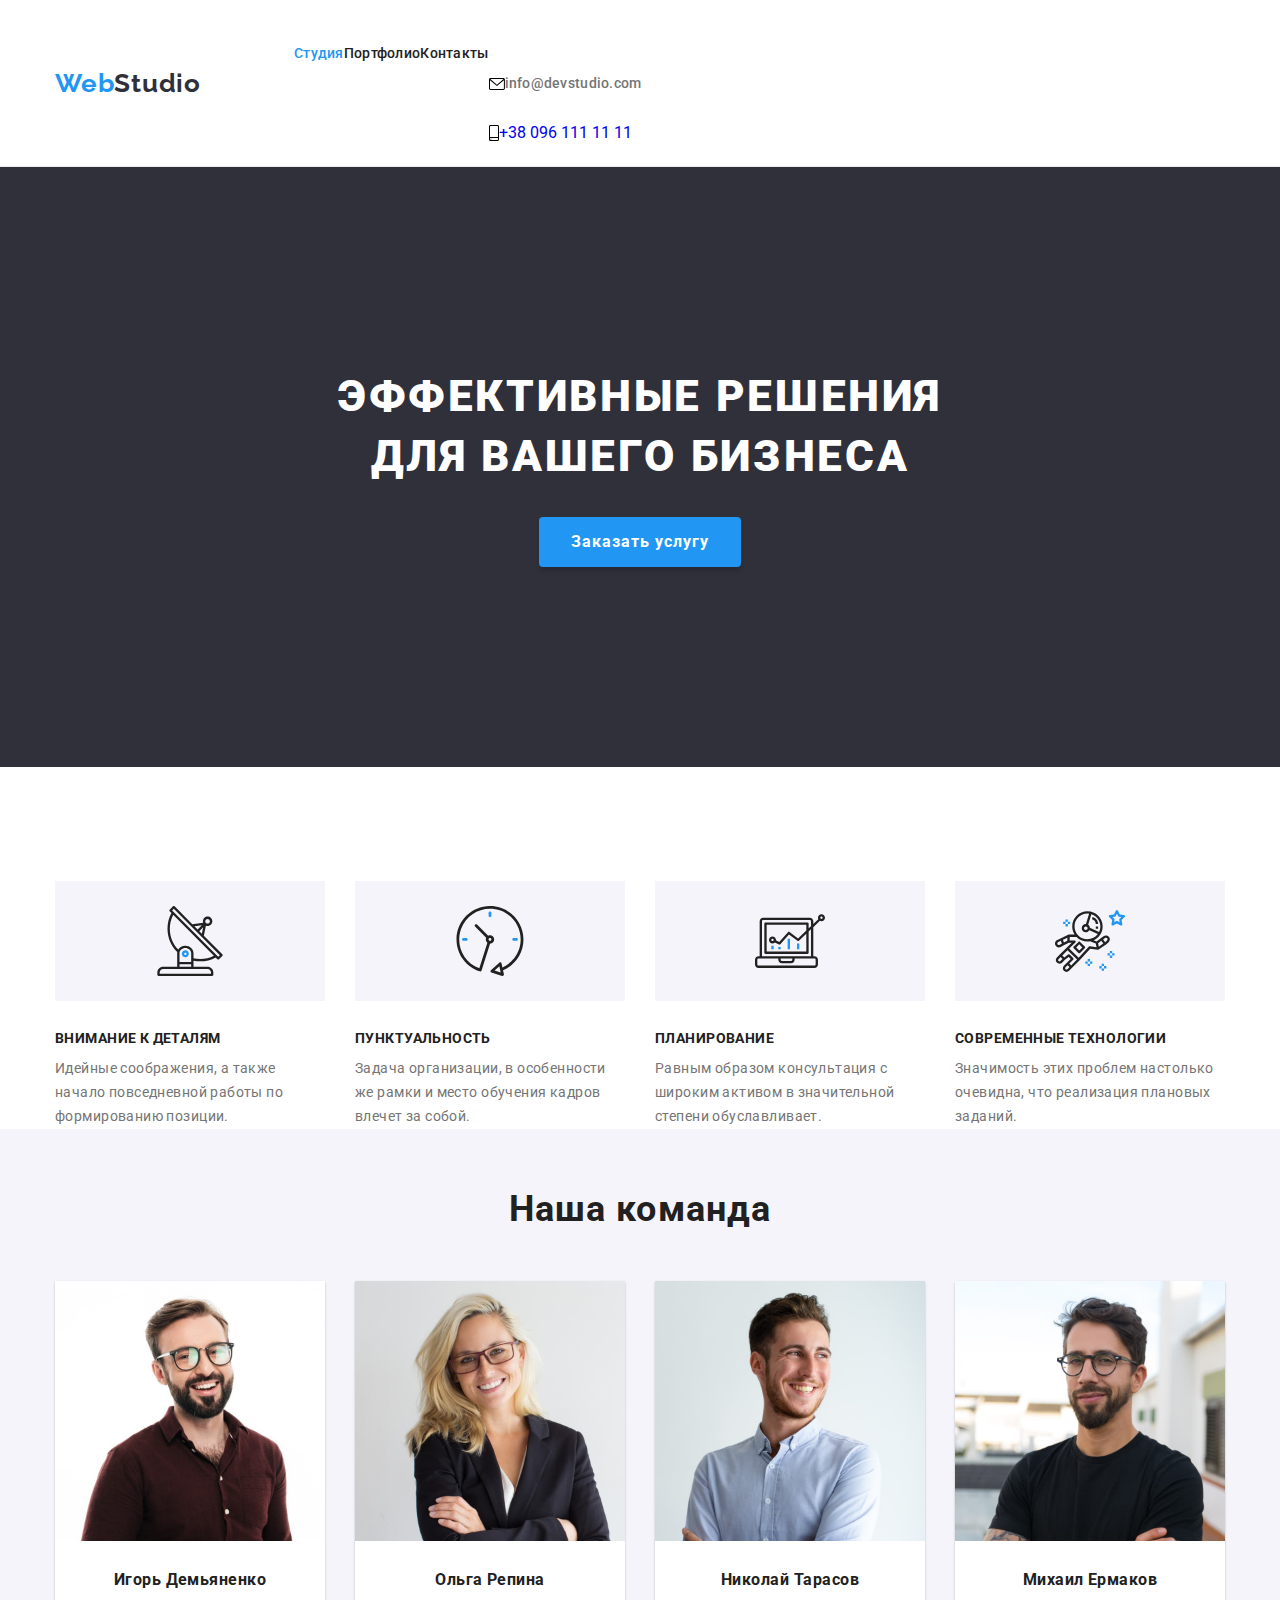
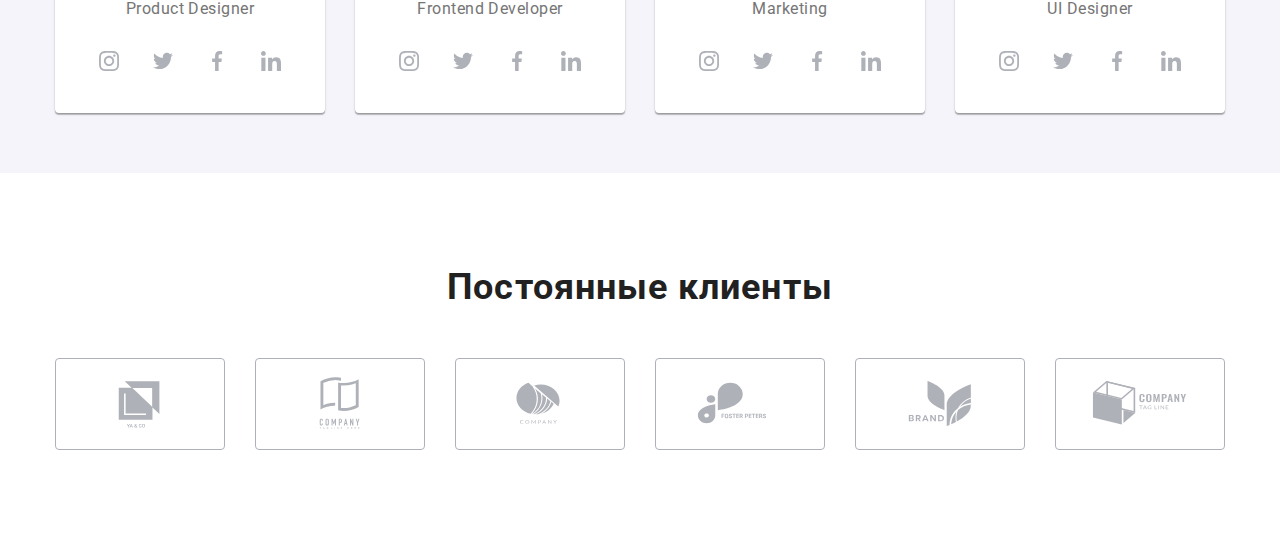
==== commit 64c04acd: "8888" ====
--- a/index.html
+++ b/index.html
@@ -24,8 +24,8 @@
             <button type="button" class="header__button" aria-expanded="false"
                 aria-label="Переключатель мобильного меню" data-menu-button>
                 <svg width="40" height="40">
-                    <use class="header__icon--close" href="./images/sprite.svg#icon-close_40px"></use>
-                    <use class="header__icon--menu" href="./images/sprite.svg#icon-menu_40px"></use>
+                    <use class="header__icon--close" href="./images1/symbol-defscls.svg#icon-close"></use>
+                    <use class="header__icon--menu" href="./images1/symbol-defscls.svg#icon-menu"></use>
                 </svg>
             </button>
 
@@ -44,25 +44,27 @@
                         </li>
                     </ul>
                 </nav>
-                <ul class="contact__list list">
-                    <li class="contact__item">
-                        <a href="info@devstudio.com" class="contact__link email link">
-                            <svg class="contact__icon" width="16" height="12">
-                                <use href="./images/symbol-defs55.svg#icon-email"></use>
-                            </svg>
-                            info@devstudio.com
-                        </a>
-
-                    </li>
-                    <li class="contact__item">
-                        <a href="tel:+380961111111" class="contact__link phone link">
-                            <svg class="contact__icon" width="10" height="16">
-                                <use href="./images/symbol-defs55.svg#icon-smartphone"></use>
-                            </svg>
-                            +38 096 111 11 11
-                        </a>
-                    </li>
-                </ul>
+                <div class="contact">
+                    <ul class="contact__list list">
+                        <li class="contact__item">
+                            <a href="info@devstudio.com" class="contact__link email link">
+                                <svg class="contact__icon" width="16" height="12">
+                                    <use href="./images/symbol-defs55.svg#icon-email"></use>
+                                </svg>
+                                info@devstudio.com
+                            </a>
+
+                        </li>
+                        <li class="contact__item">
+                            <a href="tel:+380961111111" class="contact__link phone link">
+                                <svg class="contact__icon" width="10" height="16">
+                                    <use href="./images/symbol-defs55.svg#icon-smartphone"></use>
+                                </svg>
+                                +38 096 111 11 11
+                            </a>
+                        </li>
+                    </ul>
+                </div>
 
                 <ul class="header-social__list">
                     <li class="header-social__item">
--- a/sass1/main.css
+++ b/sass1/main.css
@@ -79,7 +79,7 @@
   margin: -1px;
 }
 
-.online-button, .check-text, .backdrop, .footer-soc-link, .footer-icon, .customers__link, .team__link, .section-benefits-link, .hero-top-text, .contact__link, .hero-btn, .header .container {
+.online-button, .check-text, .backdrop, .footer-soc-link, .footer-icon, .customers__link, .team__link, .section-benefits-link, .hero-top-text, .hero-btn, .header .container {
   align-items: center;
 }
 
@@ -157,9 +157,27 @@
   margin: 0 auto;
 }
 
-.contact__list {
-  display: flex;
-  margin-left: auto;
+@media screen and (min-width: 768px) {
+  .contact__list {
+    margin-left: auto;
+  }
+}
+.contact {
+  display: flex;
+  flex-direction: column-reverse;
+  margin-top: 32px;
+}
+@media screen and (min-width: 768px) {
+  .contact {
+    flex-direction: column;
+    margin-left: auto;
+    margin-top: 0;
+  }
+}
+@media screen and (min-width: 1200px) {
+  .contact {
+    flex-direction: row;
+  }
 }
 
 .contact__item:not(:last-child) {
@@ -167,12 +185,19 @@
 }
 
 .contact__link {
-  font-weight: 500;
-  font-size: 14px;
-  line-height: 1.14;
-  letter-spacing: 0.02em;
-  color: #757575;
-  transition: color 250ms cubic-bezier(0.4, 0, 0.2, 1);
+  display: flex;
+  align-items: center;
+  transition: color 250ms #757575;
+}
+.contact__link:hover, .contact__link:focus {
+  color: #2196f3;
+  fill: #2196f3;
+}
+@media screen and (min-width: 1200px) {
+  .contact__link:last-child {
+    margin-right: 0;
+    margin-top: 0;
+  }
 }
 
 .contact__link.email:hover,
@@ -180,22 +205,28 @@
   color: #2196f3;
 }
 
-.contact__icon {
-  fill: #757575;
-  transition: fill 250ms cubic-bezier(0.4, 0, 0.2, 1);
-}
-.contact__icon:hover, .contact__icon:focus {
-  fill: #2196f3;
-}
-.contact__icon {
-  margin-right: 10px;
-}
-
-.contact__link {
-  display: flex;
-}
-.contact__link.phone:hover, .contact__link.phone:focus {
-  color: #2196f3;
+.contact__link.email {
+  margin-top: 32px;
+  font-weight: 500;
+  font-size: 24px;
+  line-height: 1.17;
+  letter-spacing: 0.02em;
+  color: #757575;
+}
+@media screen and (min-width: 768px) {
+  .contact__link.email {
+    margin-top: 0;
+    font-size: 12px;
+    line-height: 1.14;
+  }
+}
+@media screen and (min-width: 1200px) {
+  .contact__link.email {
+    padding-top: 32px;
+    padding-bottom: 32px;
+    margin-right: 30px;
+    font-size: 14px;
+  }
 }
 
 .contact__link:hover .contact__icon,
@@ -241,6 +272,9 @@
 .header__button.is-open .header__icon--close {
   display: block;
 }
+.header__button .header__icon {
+  border: none;
+}
 @media screen and (min-width: 768px) {
   .header__button {
     display: none;
@@ -301,8 +335,9 @@
   }
 }
 
-.navigation__item:not(:last-child) {
-  margin-right: 50px;
+.navigation__item {
+  margin-bottom: 32px;
+  margin-right: auto;
 }
 
 .navigation__link {
@@ -328,23 +363,6 @@
 }
 .navigation__link:hover, .navigation__link:focus {
   color: #2196f3;
-}
-
-.navigation__link--current::after {
-  position: absolute;
-  content: "";
-  left: 0;
-  bottom: -32px;
-  display: block;
-  width: 100%;
-  height: 4px;
-  background-color: #2196f3;
-  opacity: 0;
-}
-
-.navigation__link::after {
-  opacity: 1;
-  transition: opacity 250ms cubic-bezier(0.4, 0, 0.2, 1);
 }
 
 .current {
@@ -517,7 +535,7 @@
   }
 }
 
-.her__list {
+.hero__list {
   display: flex;
   flex-wrap: wrap;
   gap: 30px;
@@ -852,6 +870,7 @@
 .footer-bg {
   padding: 60px 0;
   background-color: rgba(255, 255, 255, 0.1);
+  display: flex;
   width: 100%;
 }
 
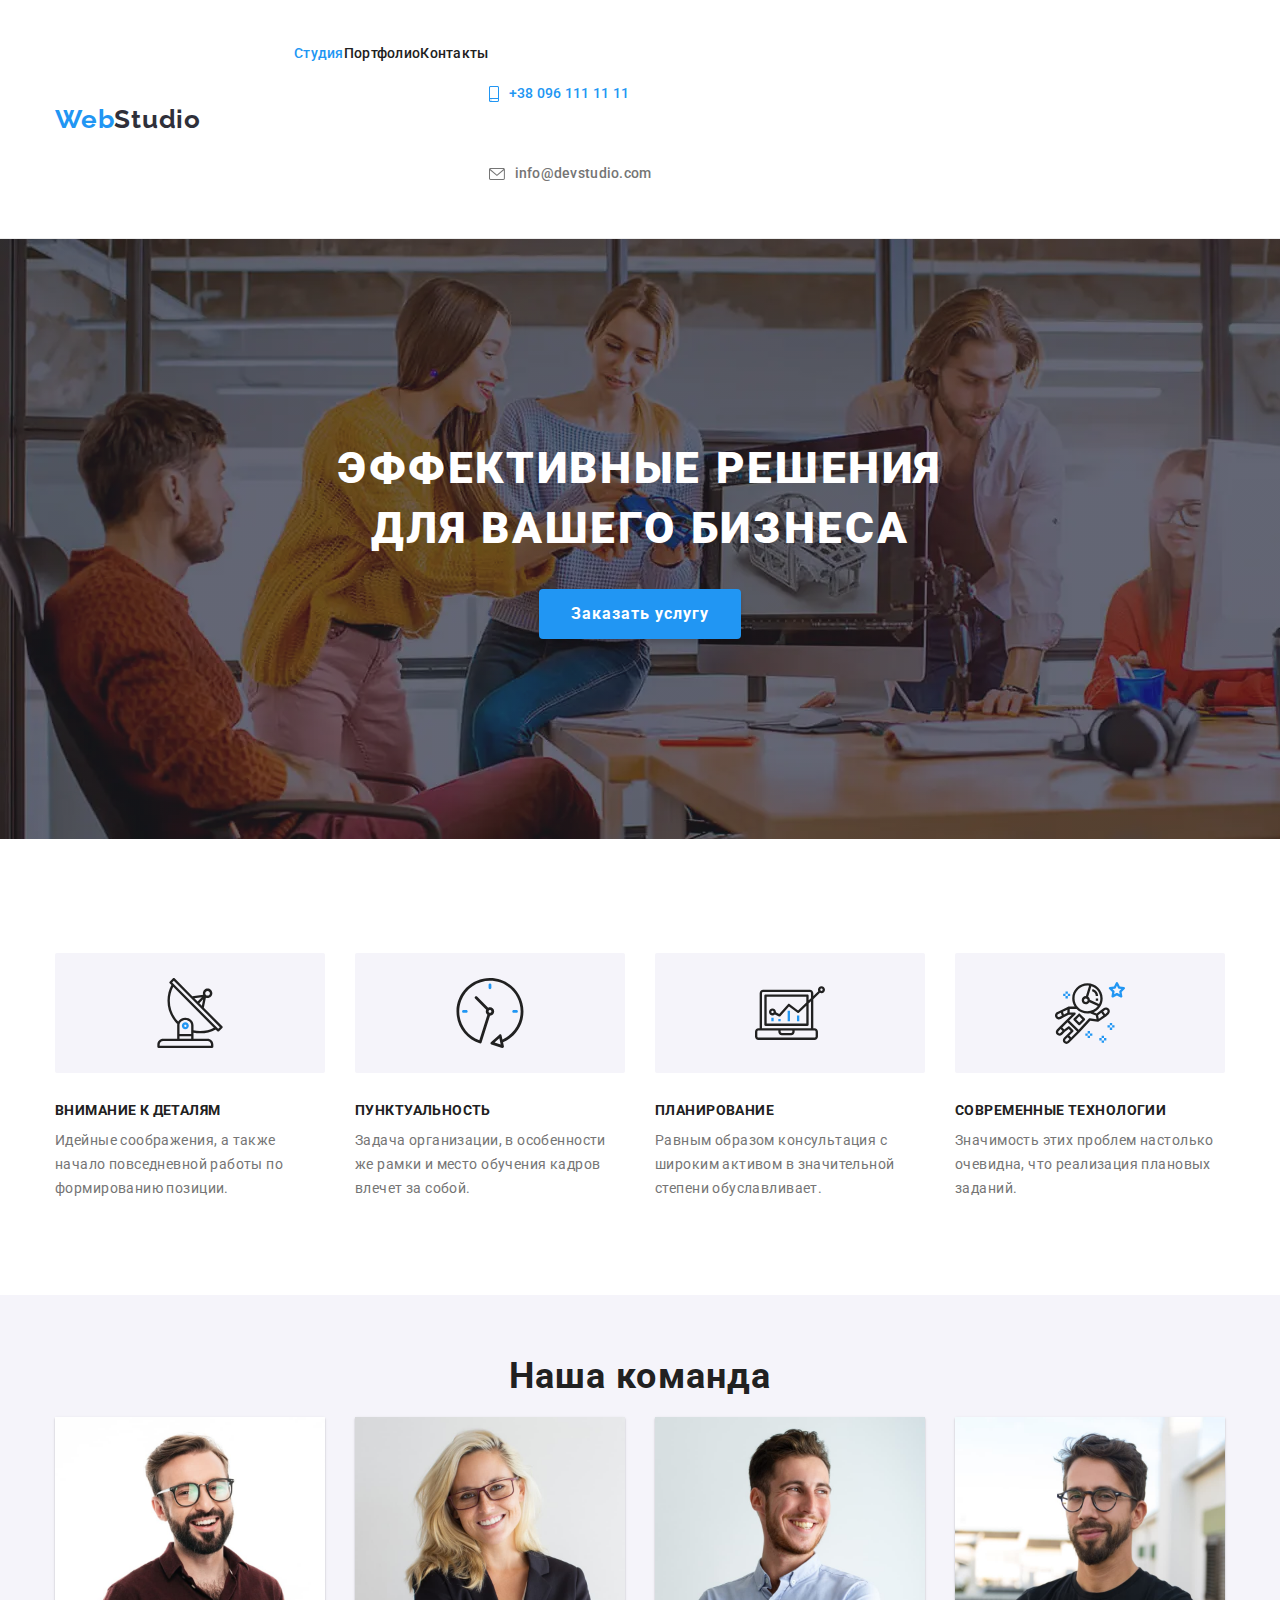
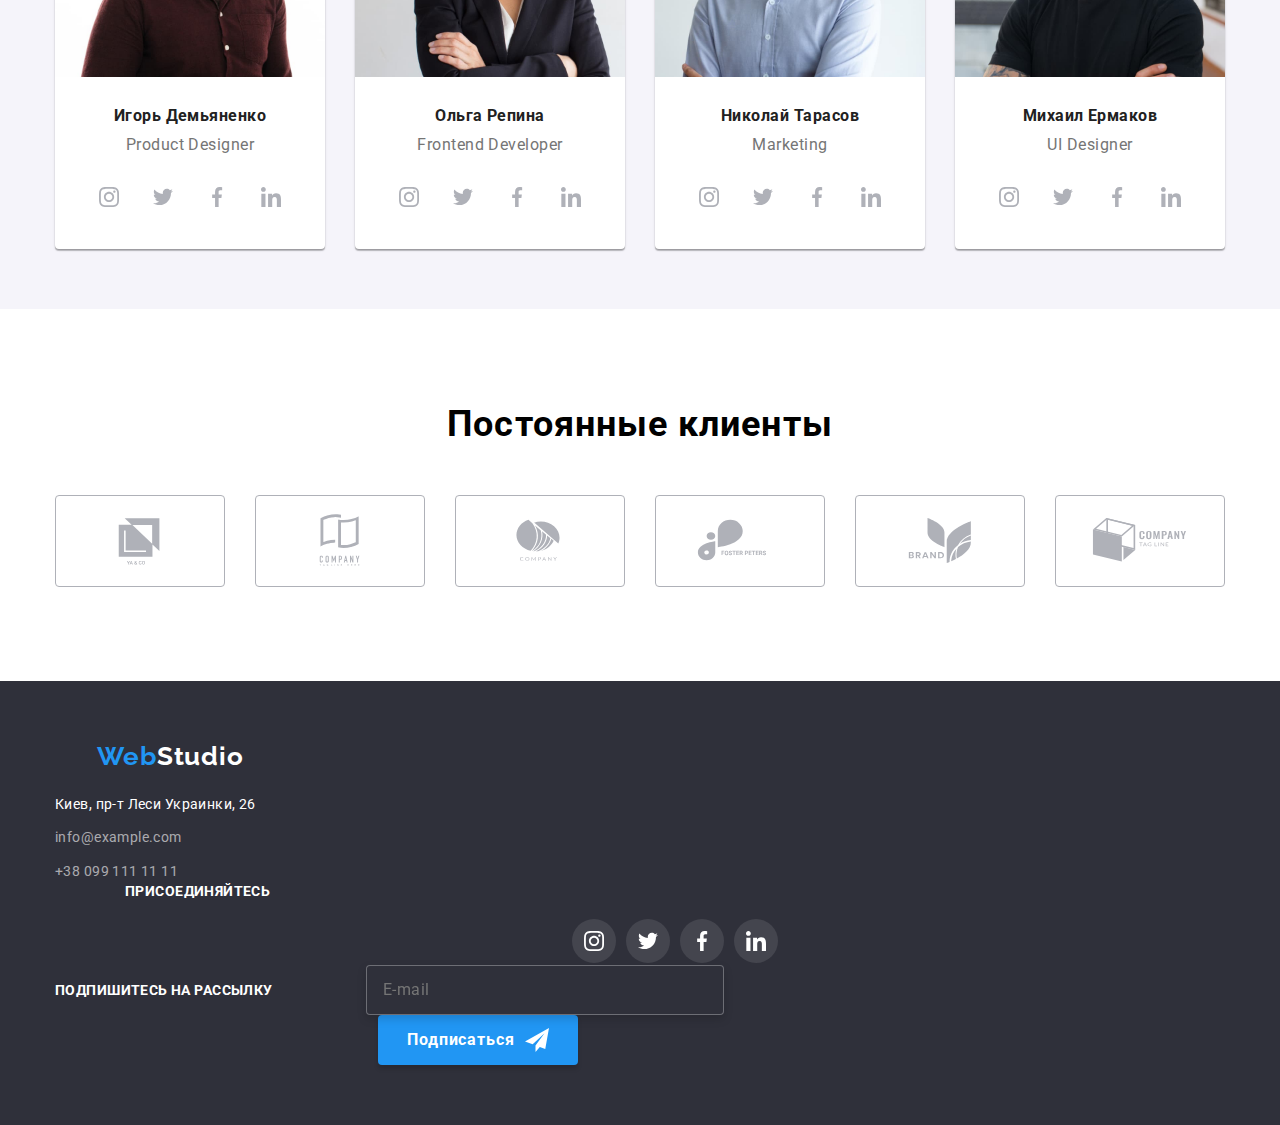
==== commit 95eb7fc4: "перевірка" ====
--- a/index.html
+++ b/index.html
@@ -47,6 +47,14 @@
                 <div class="contact">
                     <ul class="contact__list list">
                         <li class="contact__item">
+                            <a href="tel:+380961111111" class="contact__link phone link">
+                                <svg class="contact__icon" width="10" height="16">
+                                    <use href="./images/symbol-defs55.svg#icon-smartphone"></use>
+                                </svg>
+                                +38 096 111 11 11
+                            </a>
+                        </li>
+                        <li class="contact__item">
                             <a href="info@devstudio.com" class="contact__link email link">
                                 <svg class="contact__icon" width="16" height="12">
                                     <use href="./images/symbol-defs55.svg#icon-email"></use>
@@ -55,32 +63,32 @@
                             </a>
 
                         </li>
-                        <li class="contact__item">
+                        <!-- <li class="contact__item">
                             <a href="tel:+380961111111" class="contact__link phone link">
                                 <svg class="contact__icon" width="10" height="16">
                                     <use href="./images/symbol-defs55.svg#icon-smartphone"></use>
                                 </svg>
                                 +38 096 111 11 11
                             </a>
-                        </li>
+                        </li> -->
                     </ul>
                 </div>
 
                 <ul class="header-social__list">
                     <li class="header-social__item">
-                        <a href="" class="header-social__link">Instagram</a>
+                        <a href="" class="header-social__link link">Instagram</a>
                     </li>
                     <li class="header-social__item">
                         <div class="header-social__border"></div>
-                        <a href="" class="header-social__link">Twitter</a>
+                        <a href="" class="header-social__link link">Twitter</a>
                     </li>
                     <li class="header-social__item">
                         <div class="header-social__border"></div>
-                        <a href="" class="header-social__link">Facebook</a>
+                        <a href="" class="header-social__link link">Facebook</a>
                     </li>
                     <li class="header-social__item">
                         <div class="header-social__border"></div>
-                        <a href="" class="header-social__link">LinkedIn</a>
+                        <a href="" class="header-social__link link">LinkedIn</a>
                     </li>
                 </ul>
             </div>
@@ -386,7 +394,7 @@
             </div>
         </section>
     </main>
-    <!-- <footer class="footer-bg">
+    <footer class="footer-bg">
         <div class="container">
             <div class="footer-bg-contact">
                 <a class="footer-logo link color-white" href="URL"><span class="color-blue">Web</span>Studio</a>
@@ -453,7 +461,7 @@
                 </form>
             </div>
         </div>
-    </footer> -->
+    </footer>
 
     <div class="backdrop is-hidden  " data-modal>
         <div class="modal">
--- a/sass1/main.css
+++ b/sass1/main.css
@@ -83,6 +83,10 @@
   align-items: center;
 }
 
+.no-scroll {
+  overflow: hidden;
+}
+
 .container {
   width: 100%;
   padding-left: 15px;
@@ -226,6 +230,54 @@
     padding-bottom: 32px;
     margin-right: 30px;
     font-size: 14px;
+  }
+}
+
+.contact__link.phone {
+  font-weight: 500;
+  font-size: 26px;
+  line-height: 1.17;
+  letter-spacing: 0.02em;
+  color: var(--accent-color);
+}
+@media screen and (min-width: 320px) {
+  .contact__link.phone {
+    font-size: 32px;
+  }
+}
+@media screen and (min-width: 768px) {
+  .contact__link.phone {
+    margin-top: 10px;
+    font-size: 12px;
+    line-height: 1.14;
+    color: #2196f3;
+  }
+}
+@media screen and (min-width: 1200px) {
+  .contact__link.phone {
+    font-size: 14px;
+    padding-top: 32px;
+    padding-bottom: 32px;
+    margin-right: 30px;
+  }
+}
+
+.contact__icon {
+  display: none;
+}
+@media screen and (min-width: 768px) {
+  .contact__icon {
+    display: block;
+    margin-right: 8px;
+    fill: currentColor;
+  }
+  .contact__icon:hover {
+    fill: currentColor;
+  }
+}
+@media screen and (min-width: 1200px) {
+  .contact__icon {
+    margin-right: 10px;
   }
 }
 
@@ -280,6 +332,11 @@
     display: none;
   }
 }
+@media screen and (min-width: 768px) {
+  .header__button {
+    display: none;
+  }
+}
 
 .header__icon--close {
   display: none;
@@ -377,13 +434,6 @@
   display: flex;
 }
 
-.hero-item {
-  position: relative;
-}
-.hero-item {
-  margin: 15px;
-}
-
 .hero-top-text {
   position: absolute;
   top: 0;
@@ -409,7 +459,9 @@
 }
 
 .hero-list {
-  display: block;
+  display: flex;
+  flex-wrap: wrap;
+  gap: 30px;
 }
 
 .portfolio {
@@ -494,7 +546,7 @@
   background-color: var(--color-dark);
   padding-top: 118px;
   padding-bottom: 118px;
-  background-image: linear-gradient(rgba(47, 48, 58, 0.4), rgba(47, 48, 58, 0.4)), url(../images1/mobile/logo.webp);
+  background-image: linear-gradient(rgba(47, 48, 58, 0.4), rgba(47, 48, 58, 0.4)), url(../images/mobile/logo.webp);
   max-width: 1600px;
   margin: 0 auto;
 }
@@ -512,7 +564,7 @@
 }
 @media screen and (min-width: 768px) and (min-device-pixel-ratio: 2), screen and (min-width: 768px) and (-webkit-min-device-pixel-ratio: 2), screen and (min-width: 768px) and (min-resolution: 192dpi), screen and (min-width: 768px) and (min-resolution: 2dppx) {
   .bg-dark {
-    background-image: linear-gradient(rgba(47, 48, 58, 0.4), rgba(47, 48, 58, 0.4)), url(../images1/tablet/hero@2x.webp);
+    background-image: linear-gradient(rgba(47, 48, 58, 0.4), rgba(47, 48, 58, 0.4)), url(../images/tablet/hero@2x.webp);
   }
 }
 @media screen and (min-width: 1200px) {
@@ -551,7 +603,7 @@
 }
 @media screen and (min-width: 1200px) {
   .hero-item {
-    width: calc((100% - 90px) / 4);
+    width: calc((100% - 60px) / 3);
   }
 }
 
@@ -559,6 +611,17 @@
   margin-bottom: 30px;
 }
 
+@media screen and (min-width: 1200px) {
+  .section {
+    padding-bottom: 0;
+  }
+}
+@media screen and (min-width: 1200px) {
+  .section {
+    padding-top: 94px;
+    padding-bottom: 94px;
+  }
+}
 .section-top-text {
   font-weight: 700;
   font-size: 14px;
@@ -574,8 +637,10 @@
   margin-top: 30px;
 }
 
-.section {
-  padding-top: 94px;
+@media screen and (max-width: 768px) {
+  .section-top-text {
+    text-align: center;
+  }
 }
 
 .section-list {
@@ -599,6 +664,8 @@
 }
 
 .section-main-text {
+  margin-top: 10px;
+  font-weight: 400;
   font-size: 14px;
   line-height: 1.71;
   letter-spacing: 0.03em;
@@ -610,6 +677,9 @@
   background-color: #f5f4fa;
   display: flex;
   justify-content: center;
+  align-items: center;
+  border-radius: 2px;
+  margin-bottom: 30px;
 }
 
 .about {
@@ -665,6 +735,12 @@
   display: flex;
   flex-wrap: wrap;
   gap: 30px;
+  margin-top: 30px;
+}
+@media screen and (min-width: 1200px) {
+  .team__list {
+    margin-top: 50px;
+  }
 }
 
 .team__item {
@@ -681,16 +757,24 @@
   }
 }
 
+.team__item {
+  border-radius: 0px 0px 4px 4px;
+  box-shadow: 0px 1px 3px rgba(0, 0, 0, 0.12), 0px 1px 1px rgba(0, 0, 0, 0.14), 0px 2px 1px rgba(0, 0, 0, 0.2);
+  background-color: #ffffff;
+}
+
 .team__title {
   font-weight: 700;
-  font-size: 36px;
-  line-height: 1.16;
-  letter-spacing: 0.03em;
+  font-size: 28px;
+  line-height: 1.17;
   text-align: center;
+  letter-spacing: 0.03em;
   color: #212121;
 }
-.team__title {
-  margin-bottom: 50px;
+@media screen and (min-width: 1200px) {
+  .team__title {
+    font-size: 36px;
+  }
 }
 
 .team__name {
@@ -724,12 +808,6 @@
   background-color: #2196f3;
 }
 
-.team__item {
-  border-radius: 0px 0px 4px 4px;
-  box-shadow: 0px 1px 3px rgba(0, 0, 0, 0.12), 0px 1px 1px rgba(0, 0, 0, 0.14), 0px 2px 1px rgba(0, 0, 0, 0.2);
-  background-color: #ffffff;
-}
-
 .team__icon {
   fill: #afb1b8;
   transition: fill 250ms cubic-bezier(0.4, 0, 0.2, 1);
@@ -754,12 +832,28 @@
 
 .portfolio__list {
   display: flex;
-  justify-content: center;
-  margin-bottom: 56px;
-}
-
-.portfolio__item:not(:last-child) {
+  flex-wrap: wrap;
+  margin-bottom: 40px;
+  margin-top: -15px;
+}
+@media screen and (min-width: 768px) {
+  .portfolio__list {
+    justify-content: center;
+    margin-bottom: 30px;
+  }
+}
+@media screen and (min-width: 1200px) {
+  .portfolio__list {
+    margin-bottom: 50px;
+  }
+}
+
+.portfolio__item {
+  margin-top: 15px;
   margin-right: 8px;
+}
+.portfolio__item:last-child {
+  margin-right: 0;
 }
 
 .portfolio__button {
@@ -842,17 +936,17 @@
 
 .customers__title {
   font-weight: 700;
-  font-size: 36px;
-  line-height: 1.16;
-  letter-spacing: 0.03em;
+  font-size: 28px;
+  line-height: 1.17;
   text-align: center;
-  color: #212121;
-}
-.customers__title {
-  margin-bottom: 50px;
-}
-.customers__title {
-  justify-content: center;
+  letter-spacing: 0.03em;
+  margin-bottom: 30px;
+}
+@media screen and (min-width: 1200px) {
+  .customers__title {
+    font-size: 36px;
+    margin-bottom: 50px;
+  }
 }
 
 .customers__icon {
@@ -877,6 +971,7 @@
 .footer-container {
   display: flex;
   flex-direction: column;
+  margin: auto;
 }
 @media screen and (min-width: 1200px) {
   .footer-container {
@@ -901,8 +996,15 @@
   }
 }
 .footer-bg-contact {
-  margin-bottom: 60px;
-}
+  margin-top: 20px;
+  margin-bottom: 8px;
+  font-style: normal;
+  font-size: 14px;
+  line-height: 1.71;
+  letter-spacing: 0.03em;
+  color: #ffffff;
+}
+
 @media screen and (min-width: 768px) {
   .footer-bg-contact {
     margin: 0;
@@ -910,6 +1012,11 @@
   }
 }
 
+@media screen and (min-width: 1200px) {
+  .footer-bg-soc {
+    margin-left: 70px;
+  }
+}
 .list {
   margin-top: 20px;
   text-align: center;
@@ -923,10 +1030,6 @@
 .footer-icon {
   display: flex;
   justify-content: center;
-}
-
-.footer-soc-icon {
-  fill: #ffffff;
 }
 
 .footer-soc-link:hover {
@@ -944,12 +1047,11 @@
   padding-bottom: 60px;
 }
 .footer-bg .container {
-  display: flex;
   align-items: baseline;
 }
 
 @media screen and (min-width: 1200px) {
-  footer-bg-soc {
+  .footer-bg-soc {
     margin-left: 70px;
   }
 }
@@ -965,6 +1067,8 @@
   line-height: 1.19;
   letter-spacing: 0.03em;
   margin-bottom: 20px;
+  display: flex;
+  justify-content: center;
 }
 
 address {
@@ -1003,8 +1107,9 @@
   letter-spacing: 0.03em;
   text-transform: uppercase;
   color: #ffffff;
-}
-@media screen and (max-width: 1200p) {
+  justify-content: center;
+}
+@media screen and (max-width: 1200px) {
   .footer-title {
     text-align: center;
   }
@@ -1028,6 +1133,33 @@
   line-height: 24px;
   letter-spacing: 0.03em;
   color: #ffffff;
+}
+
+.footer-soc-icon {
+  fill: #ffffff;
+}
+
+@media screen and (max-width: 1200px) {
+  .footer-bg-soc {
+    display: flex;
+    align-items: center;
+    flex-direction: column;
+  }
+}
+@media screen and (max-width: 1200px) {
+  .footer-bg-soc {
+    margin-bottom: 60px;
+  }
+}
+@media screen and (max-width: 768px) {
+  .footer-bg-soc {
+    width: 100%;
+  }
+}
+
+.footer-bg {
+  display: flex;
+  align-items: baseline;
 }
 
 .modal {
@@ -1226,10 +1358,27 @@
   letter-spacing: 0.03em;
   text-transform: uppercase;
   color: #ffffff;
+  margin-top: 20px;
+  display: flex;
+  justify-content: center;
+}
+
+.footer-form__input {
+  padding-left: 16px;
   margin-bottom: 20px;
-}
-
-.online-input .footer-form__input {
+  max-width: 450px;
+  width: 100%;
+  height: 50px;
+}
+@media screen and (min-width: 1200px) {
+  .footer-form__input {
+    margin-bottom: 0;
+    width: 358px;
+    margin-right: 12px;
+  }
+}
+
+.online-input {
   padding-left: 16px;
   margin-bottom: 20px;
   max-width: 450px;
@@ -1245,7 +1394,7 @@
   border-radius: 4px;
 }
 @media screen and (min-width: 1200px) {
-  .online-input .footer-form__input {
+  .online-input {
     margin-bottom: 0;
     width: 358px;
     margin-right: 12px;
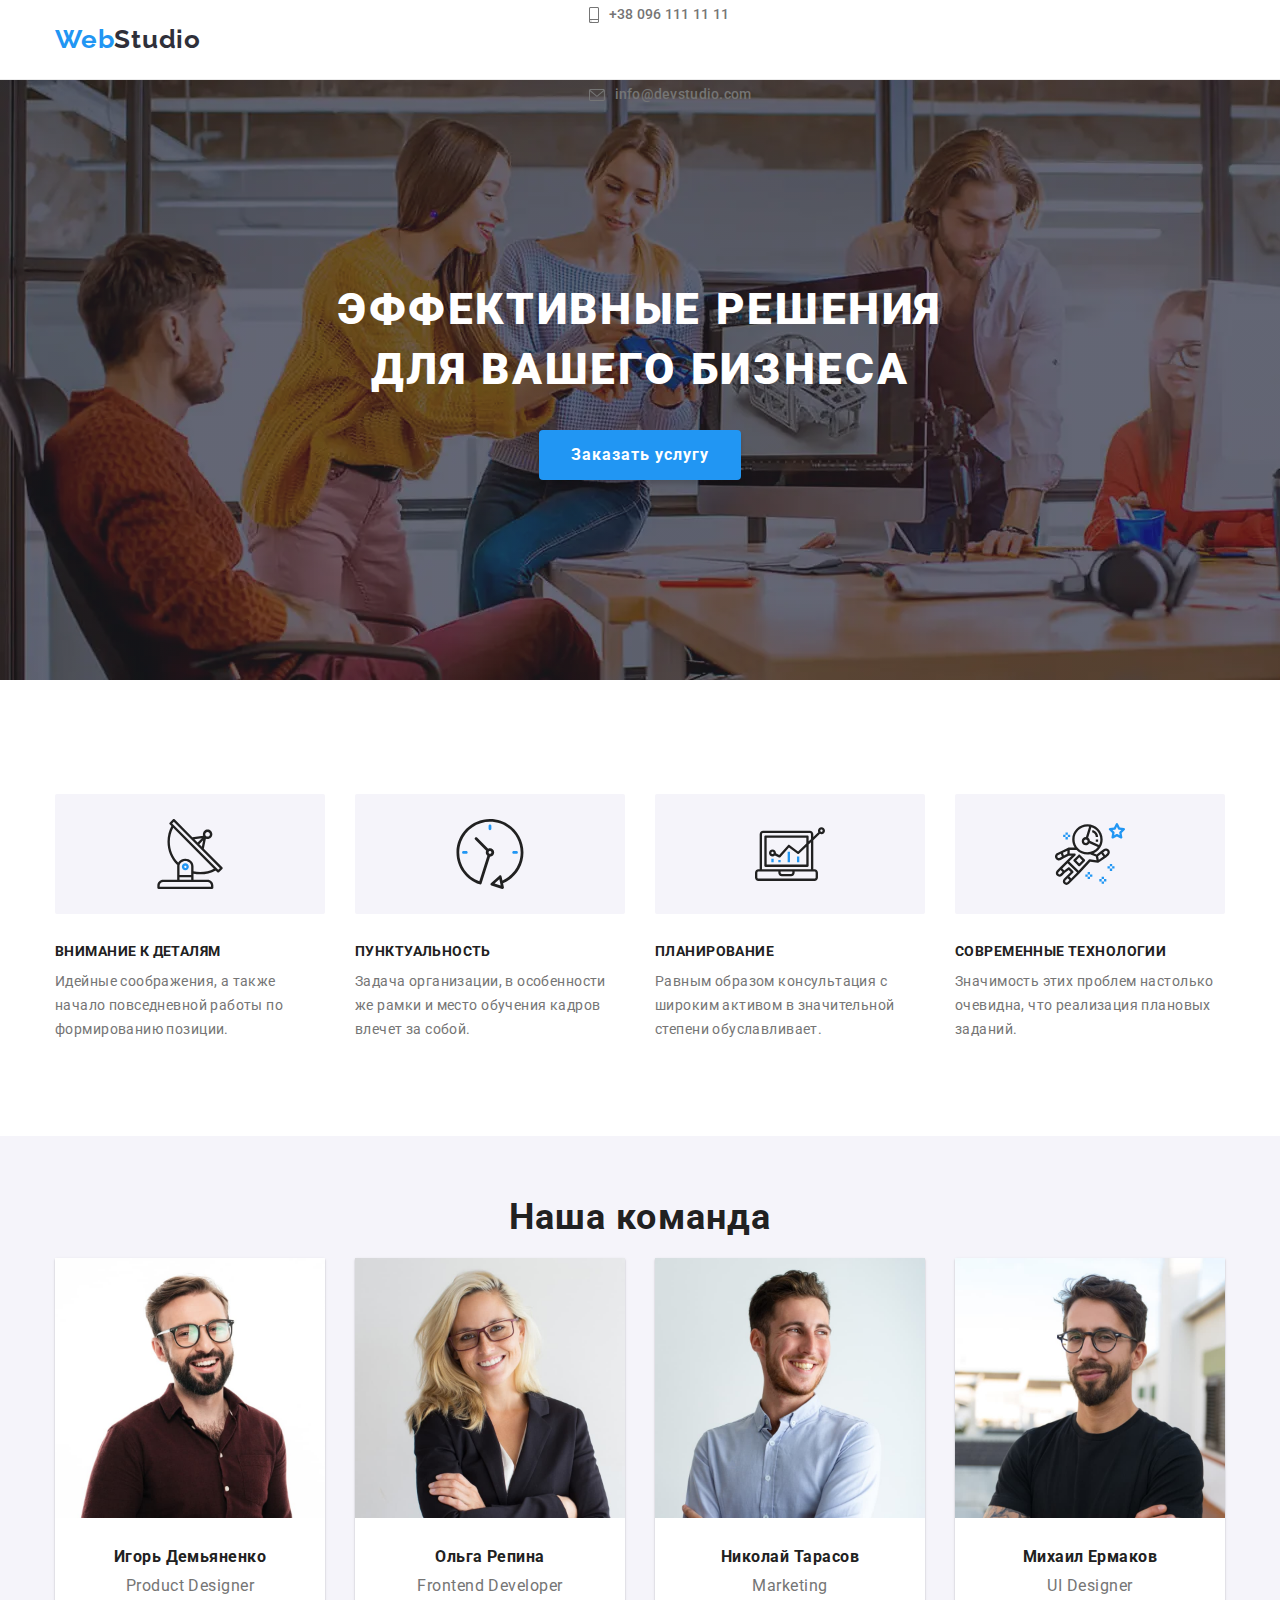
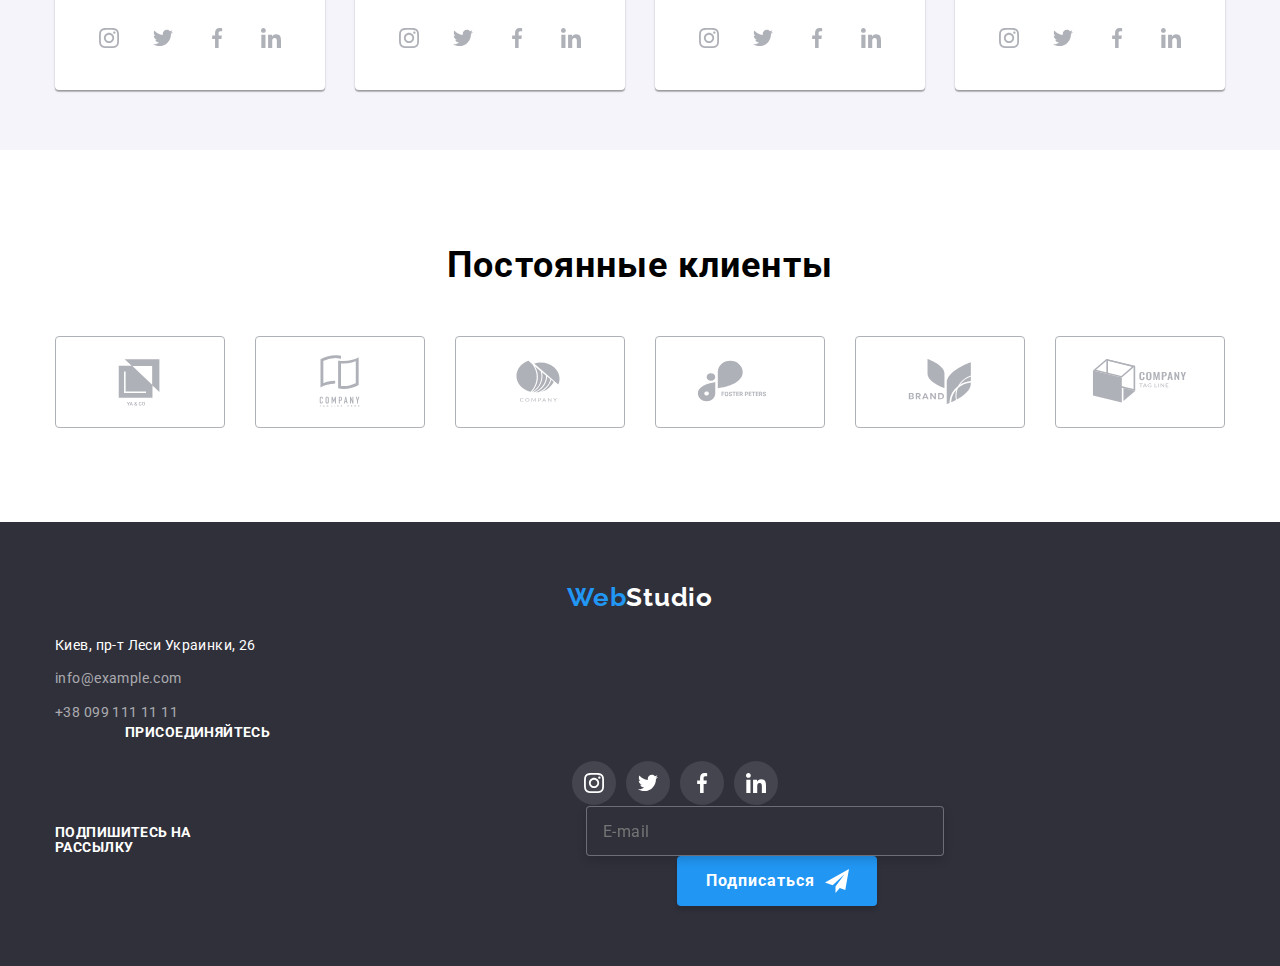
==== commit 2d7b69f7: "ппп" ====
--- a/index.html
+++ b/index.html
@@ -31,6 +31,7 @@
 
             <div class="mobile-menu" data-menu>
 
+
                 <nav class="navigation">
                     <ul class="navigation__list list">
                         <li class="navigation__item">
@@ -464,58 +465,61 @@
     </footer>
 
     <div class="backdrop is-hidden  " data-modal>
-        <div class="modal">
-            <button type="button" class="modal-close-btn" data-modal-close>
-                <svg class="modal-soc-icon" width="11" height="11">
-                    <use href="./images/symbol-vector.svg#icon-Vector"></use>
-
-                </svg>
-            </button>
-            <p class="modal-title">Оставьте свои данные, мы вам перезвоним</p>
-            <form>
-                <div class="modal-field">
-                    <label class="modal-label"> Имя</label>
-                    <div class="modal-input-wrap">
-                        <input type="text" class="modal-input" name="user-name" placeholder="" required />
-                        <svg class="input-icon" width="18" height="18">
-                            <use href="./images/symbol-.svg#icon-person-black"></use>
-                        </svg>
+        <div class="container">
+            <div class="modal">
+                <button type="button" class="modal-close-btn" data-modal-close>
+                    <svg class="modal-soc-icon" width="11" height="11">
+                        <use href="./images/symbol-vector.svg#icon-Vector"></use>
+
+                    </svg>
+                </button>
+                <p class="modal-title">Оставьте свои данные, мы вам перезвоним</p>
+                <form>
+                    <div class="modal-field">
+                        <label class="modal-label"> Имя</label>
+                        <div class="modal-input-wrap">
+                            <input type="text" class="modal-input" name="user-name" placeholder="" required />
+                            <svg class="input-icon" width="18" height="18">
+                                <use href="./images/symbol-.svg#icon-person-black"></use>
+                            </svg>
+                        </div>
                     </div>
-                </div>
-                <div class="modal-field">
-                    <label class="modal-label"> Телефон </label>
-                    <div class="modal-input-wrap">
-                        <input type="tel" class="modal-input" name="user-tel" placeholder="" required />
-                        <svg class="input-icon" width="18" height="18">
-                            <use href="./images/symbol-.svg#icon-phone-black"></use>
-                        </svg>
+                    <div class="modal-field">
+                        <label class="modal-label"> Телефон </label>
+                        <div class="modal-input-wrap">
+                            <input type="tel" class="modal-input" name="user-tel" placeholder="" required />
+                            <svg class="input-icon" width="18" height="18">
+                                <use href="./images/symbol-.svg#icon-phone-black"></use>
+                            </svg>
+                        </div>
                     </div>
-                </div>
-                <div class="modal-field">
-                    <label class="modal-label"> Почта</label>
-                    <div class="modal-input-wrap">
-                        <input type="email" class="modal-input" name="user-email" placeholder="" />
-                        <svg class="input-icon" width="18" height="18">
-                            <use href="./images/symbol-.svg#icon-email-black"></use>
-                        </svg>
-
+                    <div class="modal-field">
+                        <label class="modal-label"> Почта</label>
+                        <div class="modal-input-wrap">
+                            <input type="email" class="modal-input" name="user-email" placeholder="" />
+                            <svg class="input-icon" width="18" height="18">
+                                <use href="./images/symbol-.svg#icon-email-black"></use>
+                            </svg>
+
+                        </div>
                     </div>
-                </div>
-                <div class="modal-field-text">
-                    <label class="modal-label">Комментарий</label>
-                    <textarea name="user-text" id="user-text" placeholder="Введите текст" class="modal-text"></textarea>
-
-                </div>
-                <div class="modal-field">
-                    <input type="checkbox" class=" input-checkbox visually-hidden" id="input-check" name="policy"
-                        value="policy">
-                    <label for="input-check" class="check-text">Соглашаюсь с рассылкой и принимаю &nbsp;
-                        <a href="" class="input-text"> Условия договора</a>
-                    </label>
-                </div>
-                <button class="input-btn" type="submit">Отправить</button>
-
-            </form>
+                    <div class="modal-field-text">
+                        <label class="modal-label">Комментарий</label>
+                        <textarea name="user-text" id="user-text" placeholder="Введите текст"
+                            class="modal-text"></textarea>
+
+                    </div>
+                    <div class="modal-field">
+                        <input type="checkbox" class=" input-checkbox visually-hidden" id="input-check" name="policy"
+                            value="policy">
+                        <label for="input-check" class="check-text">Соглашаюсь с рассылкой и принимаю &nbsp;
+                            <a href="" class="input-text"> Условия договора</a>
+                        </label>
+                    </div>
+                    <button class="input-btn" type="submit">Отправить</button>
+
+                </form>
+            </div>
         </div>
     </div>
     <script src="./js/modal.js"></script>
--- a/sass1/main.css
+++ b/sass1/main.css
@@ -114,9 +114,22 @@
   padding-top: 24px;
   padding-bottom: 24px;
   border-bottom: 1px solid #ececec;
+  position: relative;
 }
 .header .container {
   display: flex;
+}
+
+.header {
+  display: flex;
+  align-items: center;
+  margin-top: 0;
+  height: 60px;
+}
+@media screen and (min-width: 768px) {
+  .header {
+    height: 80px;
+  }
 }
 
 .logo {
@@ -127,6 +140,14 @@
   line-height: 1.19;
   letter-spacing: 0.03em;
   color: var(--color-dark);
+  text-align: center;
+  flex-shrink: 0;
+}
+@media screen and (min-width: 768px) {
+  .logo {
+    font-size: 26px;
+    text-align: left;
+  }
 }
 
 .logo {
@@ -204,6 +225,15 @@
   }
 }
 
+.contact__link {
+  font-weight: 500;
+  font-size: 14px;
+  line-height: 1.14;
+  letter-spacing: 0.02em;
+  color: #757575;
+  transition: color 250ms cubic-bezier(0.4, 0, 0.2, 1);
+}
+
 .contact__link.email:hover,
 .contact__link.email:focus {
   color: #2196f3;
@@ -238,7 +268,7 @@
   font-size: 26px;
   line-height: 1.17;
   letter-spacing: 0.02em;
-  color: var(--accent-color);
+  color: #757575;
 }
 @media screen and (min-width: 320px) {
   .contact__link.phone {
@@ -250,7 +280,7 @@
     margin-top: 10px;
     font-size: 12px;
     line-height: 1.14;
-    color: #2196f3;
+    color: #757575;
   }
 }
 @media screen and (min-width: 1200px) {
@@ -310,6 +340,10 @@
 }
 
 .header__button {
+  border: 0;
+}
+
+.header__button {
   margin-left: auto;
   background-color: transparent;
   color: #000;
@@ -390,6 +424,10 @@
   .navigation__list {
     flex-direction: row;
   }
+}
+
+.navigation__item:not(:last-child) {
+  margin-right: 50px;
 }
 
 .navigation__item {
@@ -420,6 +458,18 @@
 }
 .navigation__link:hover, .navigation__link:focus {
   color: #2196f3;
+}
+
+.navigation__link--current::after {
+  position: absolute;
+  content: "";
+  left: 0;
+  bottom: -32px;
+  display: block;
+  width: 100%;
+  height: 4px;
+  background-color: #2196f3;
+  opacity: 0;
 }
 
 .current {
@@ -1008,7 +1058,6 @@
 @media screen and (min-width: 768px) {
   .footer-bg-contact {
     margin: 0;
-    width: 231px;
   }
 }
 
@@ -1440,7 +1489,11 @@
 }
 
 .online-form {
-  margin-top: 60px;
+  display: flex;
+  margin-top: 20px;
+  flex-direction: column;
+  width: 100%;
+  align-items: center;
 }
 @media screen and (min-width: 1200px) {
   .online-form {
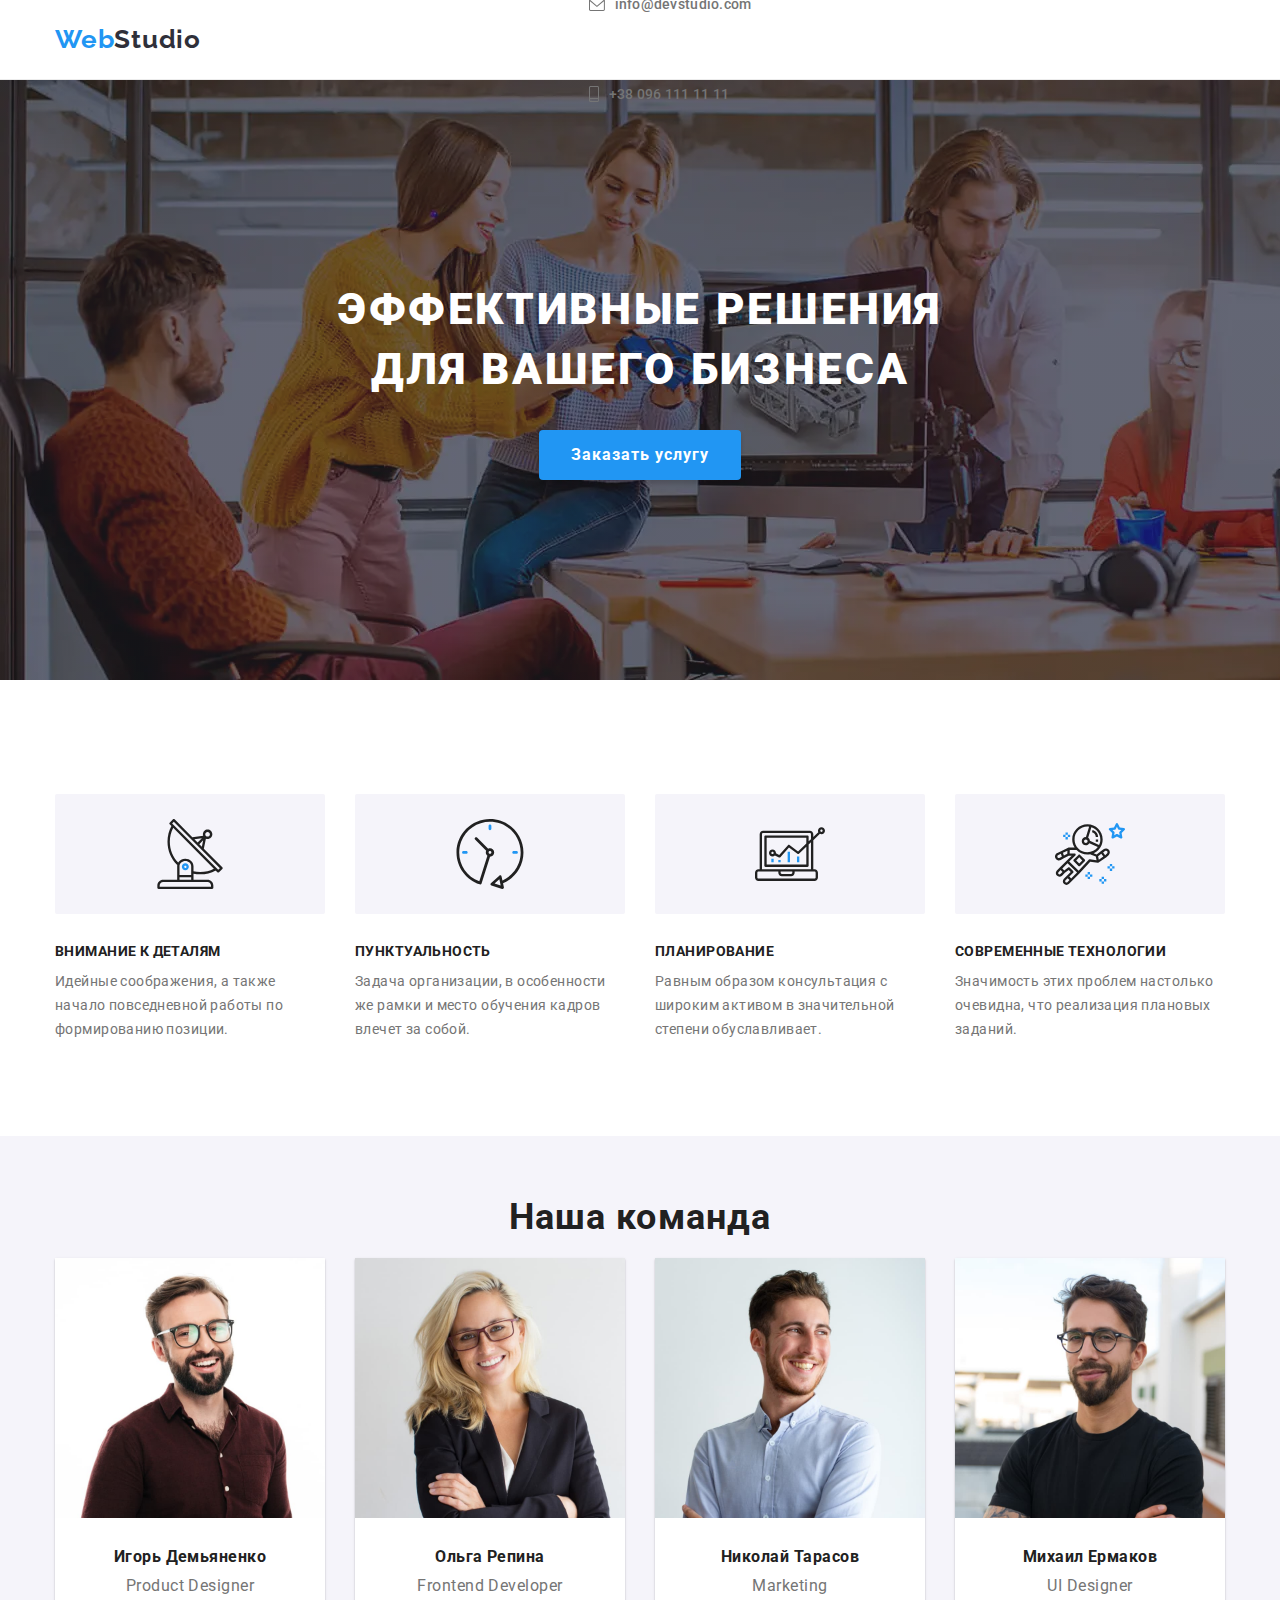
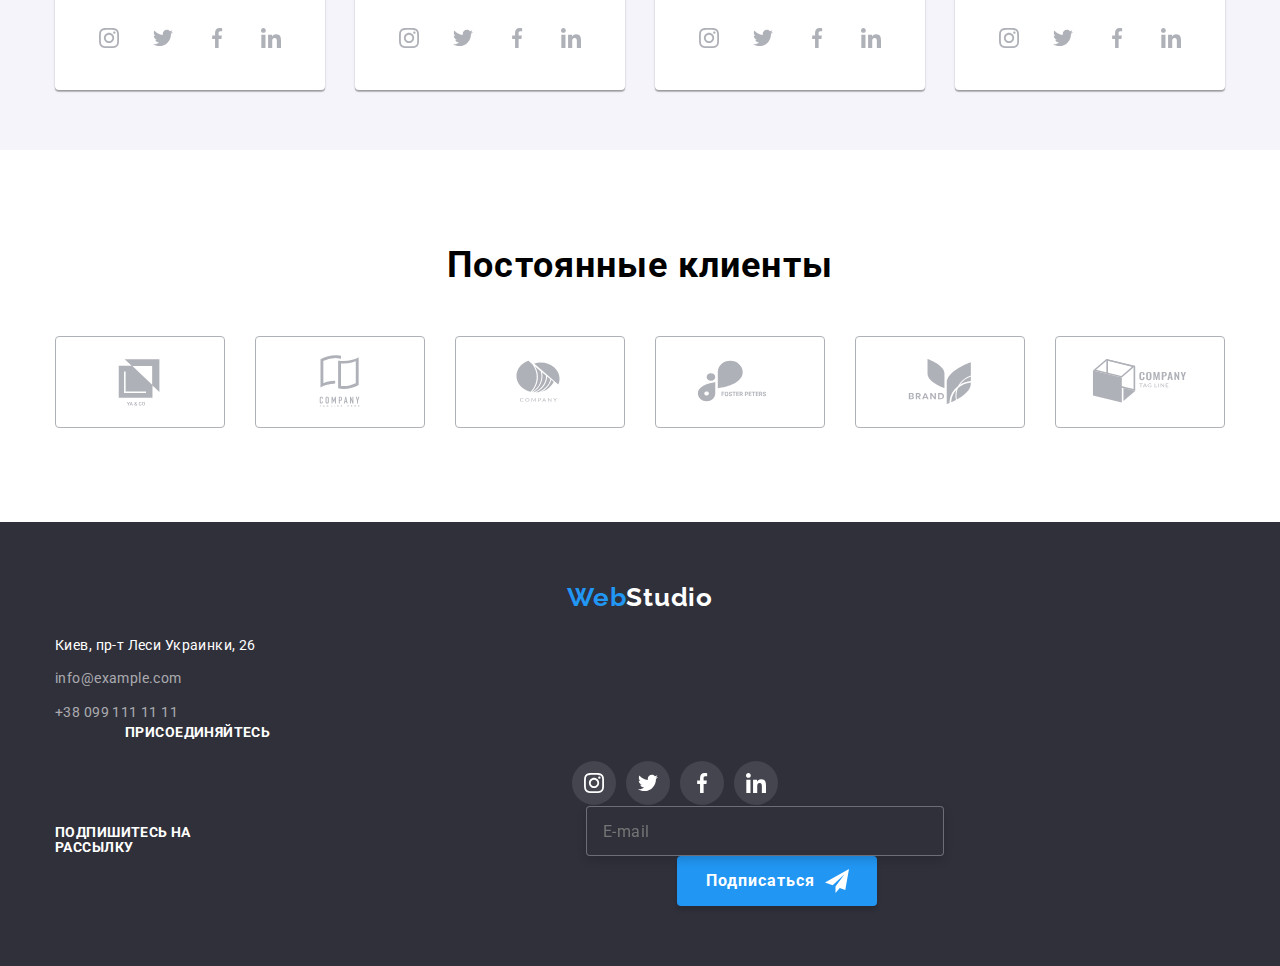
==== commit 62c8f8a5: "уу" ====
--- a/index.html
+++ b/index.html
@@ -18,35 +18,44 @@
 </head>
 
 <body class="m-0">
-    <header class="header">
-        <div class="container">
-            <a class="logo link logo" href="URL"><span class="color-blue">Web</span>Studio</a>
-            <button type="button" class="header__button" aria-expanded="false"
-                aria-label="Переключатель мобильного меню" data-menu-button>
-                <svg width="40" height="40">
-                    <use class="header__icon--close" href="./images1/symbol-defscls.svg#icon-close"></use>
-                    <use class="header__icon--menu" href="./images1/symbol-defscls.svg#icon-menu"></use>
-                </svg>
-            </button>
-
-            <div class="mobile-menu" data-menu>
-
-
-                <nav class="navigation">
-                    <ul class="navigation__list list">
-                        <li class="navigation__item">
-                            <a href="" class=" navigation__link  navigation__link--current link">Студия</a>
-                        </li>
-                        <li class="navigation__item">
-                            <a href="./portfolio.html" class="navigation__link  link">Портфолио</a>
-                        </li>
-                        <li class="navigation__item">
-                            <a href="" class="navigation__link link">Контакты</a>
-                        </li>
-                    </ul>
-                </nav>
-                <div class="contact">
+
+    <body class="m-0">
+        <header class="header">
+            <div class="container">
+                <a class="logo link logo" href="URL"><span class="color-blue">Web</span>Studio</a>
+                <button type="button" class="header__button" aria-expanded="false"
+                    aria-label="Переключатель мобильного меню" data-menu-button>
+                    <svg width="40" height="40">
+                        <use class="header__icon--close" href="./images/sprite.svg#icon-close_40px"></use>
+                        <use class="header__icon--menu" href="./images/sprite.svg#icon-menu_40px"></use>
+                    </svg>
+                </button>
+
+                <div class="mobile-menu" data-menu>
+
+                    <nav class="navigation">
+                        <ul class="navigation__list list">
+                            <li class="navigation__item">
+                                <a href="" class=" navigation__link  navigation__link--current link">Студия</a>
+                            </li>
+                            <li class="navigation__item">
+                                <a href="./portfolio.html" class="navigation__link  link">Портфолио</a>
+                            </li>
+                            <li class="navigation__item">
+                                <a href="" class="navigation__link link">Контакты</a>
+                            </li>
+                        </ul>
+                    </nav>
                     <ul class="contact__list list">
+                        <li class="contact__item">
+                            <a href="info@devstudio.com" class="contact__link email link">
+                                <svg class="contact__icon" width="16" height="12">
+                                    <use href="./images/symbol-defs55.svg#icon-email"></use>
+                                </svg>
+                                info@devstudio.com
+                            </a>
+
+                        </li>
                         <li class="contact__item">
                             <a href="tel:+380961111111" class="contact__link phone link">
                                 <svg class="contact__icon" width="10" height="16">
@@ -55,110 +64,93 @@
                                 +38 096 111 11 11
                             </a>
                         </li>
-                        <li class="contact__item">
-                            <a href="info@devstudio.com" class="contact__link email link">
-                                <svg class="contact__icon" width="16" height="12">
-                                    <use href="./images/symbol-defs55.svg#icon-email"></use>
-                                </svg>
-                                info@devstudio.com
-                            </a>
-
-                        </li>
-                        <!-- <li class="contact__item">
-                            <a href="tel:+380961111111" class="contact__link phone link">
-                                <svg class="contact__icon" width="10" height="16">
-                                    <use href="./images/symbol-defs55.svg#icon-smartphone"></use>
-                                </svg>
-                                +38 096 111 11 11
-                            </a>
-                        </li> -->
                     </ul>
-                </div>
-
-                <ul class="header-social__list">
-                    <li class="header-social__item">
-                        <a href="" class="header-social__link link">Instagram</a>
-                    </li>
-                    <li class="header-social__item">
-                        <div class="header-social__border"></div>
-                        <a href="" class="header-social__link link">Twitter</a>
-                    </li>
-                    <li class="header-social__item">
-                        <div class="header-social__border"></div>
-                        <a href="" class="header-social__link link">Facebook</a>
-                    </li>
-                    <li class="header-social__item">
-                        <div class="header-social__border"></div>
-                        <a href="" class="header-social__link link">LinkedIn</a>
-                    </li>
-                </ul>
+
+                    <ul class="header-social__list">
+                        <li class="header-social__item">
+                            <a href="" class="header-social__link">Instagram</a>
+                        </li>
+                        <li class="header-social__item">
+                            <div class="header-social__border"></div>
+                            <a href="" class="header-social__link">Twitter</a>
+                        </li>
+                        <li class="header-social__item">
+                            <div class="header-social__border"></div>
+                            <a href="" class="header-social__link">Facebook</a>
+                        </li>
+                        <li class="header-social__item">
+                            <div class="header-social__border"></div>
+                            <a href="" class="header-social__link">LinkedIn</a>
+                        </li>
+                    </ul>
+                </div>
+
             </div>
-        </div>
-    </header>
-    <main>
-        <section class="hero bg-dark">
-            <div class="container">
-                <h1 class="hero-text">Эффективные решения для вашего бизнеса</h1>
-                <button class="hero-btn" data-modal-open>Заказать услугу</button>
-            </div>
-        </section>
-        <section class="section">
-            <div class="container">
-                <ul class="section-list list">
-                    <li class="section-item">
-                        <div class="section-benefits-link">
-                            <svg class="section-benefits-icon" width="70" height="70">
-                                <use href="./images/symbol-defss.svg#icon-antenna"></use>
-                            </svg>
-                        </div>
-                        <h3 class="section-top-text"> Внимание к деталям</h3>
-                        <p class="section-main-text">
-                            Идейные соображения, а также начало повседневной работы по формированию позиции.
-                        </p>
-                    </li>
-                    <li class="section-item">
-                        <div class="section-benefits-link">
-                            <svg class="section-benefits-icon" width="70" height="70">
-                                <use href="./images/symbol-defss.svg#icon-clock"></use>
-                            </svg>
-                        </div>
-
-                        <h3 class="section-top-text">Пунктуальность</h3>
-                        <p class="section-main-text">
-                            Задача организации, в особенности же рамки и место обучения кадров влечет за собой.
-                        </p>
-
-                    </li>
-                    <li class="section-item">
-                        <div class="section-benefits-link">
-                            <svg class="section-benefits-icon" width="70" height="70">
-                                <use href="./images/symbol-defss.svg#icon-diagram"></use>
-                            </svg>
-                        </div>
-
-                        <h3 class="section-top-text">Планирование</h3>
-                        <p class="section-main-text">
-                            Равным образом консультация с широким активом в значительной степени обуславливает.
-                        </p>
-
-                    </li>
-                    <li class="section-item">
-                        <div class="section-benefits-link">
-                            <svg class="section-benefits-icon" width="70" height="70">
-                                <use href="./images/symbol-defss.svg#icon-astronaut"></use>
-                            </svg>
-                        </div>
-
-                        <h3 class="section-top-text">Современные технологии</h3>
-                        <p class="section-main-text">
-                            Значимость этих проблем настолько очевидна, что реализация плановых заданий.
-                        </p>
-
-                    </li>
-                </ul>
-            </div>
-        </section>
-        <!-- <section class="about">
+        </header>
+        <main>
+            <section class="hero bg-dark">
+                <div class="container">
+                    <h1 class="hero-text">Эффективные решения для вашего бизнеса</h1>
+                    <button class="hero-btn" data-modal-open>Заказать услугу</button>
+                </div>
+            </section>
+            <section class="section">
+                <div class="container">
+                    <ul class="section-list list">
+                        <li class="section-item">
+                            <div class="section-benefits-link">
+                                <svg class="section-benefits-icon" width="70" height="70">
+                                    <use href="./images/symbol-defss.svg#icon-antenna"></use>
+                                </svg>
+                            </div>
+                            <h3 class="section-top-text"> Внимание к деталям</h3>
+                            <p class="section-main-text">
+                                Идейные соображения, а также начало повседневной работы по формированию позиции.
+                            </p>
+                        </li>
+                        <li class="section-item">
+                            <div class="section-benefits-link">
+                                <svg class="section-benefits-icon" width="70" height="70">
+                                    <use href="./images/symbol-defss.svg#icon-clock"></use>
+                                </svg>
+                            </div>
+
+                            <h3 class="section-top-text">Пунктуальность</h3>
+                            <p class="section-main-text">
+                                Задача организации, в особенности же рамки и место обучения кадров влечет за собой.
+                            </p>
+
+                        </li>
+                        <li class="section-item">
+                            <div class="section-benefits-link">
+                                <svg class="section-benefits-icon" width="70" height="70">
+                                    <use href="./images/symbol-defss.svg#icon-diagram"></use>
+                                </svg>
+                            </div>
+
+                            <h3 class="section-top-text">Планирование</h3>
+                            <p class="section-main-text">
+                                Равным образом консультация с широким активом в значительной степени обуславливает.
+                            </p>
+
+                        </li>
+                        <li class="section-item">
+                            <div class="section-benefits-link">
+                                <svg class="section-benefits-icon" width="70" height="70">
+                                    <use href="./images/symbol-defss.svg#icon-astronaut"></use>
+                                </svg>
+                            </div>
+
+                            <h3 class="section-top-text">Современные технологии</h3>
+                            <p class="section-main-text">
+                                Значимость этих проблем настолько очевидна, что реализация плановых заданий.
+                            </p>
+
+                        </li>
+                    </ul>
+                </div>
+            </section>
+            <!-- <section class="about">
             <div class="container">
                 <h2 class="about__title">Чем мы занимаемся</h2>
                 <ul class="about__list list">
@@ -183,345 +175,345 @@
                 </ul>
             </div>
         </section> -->
-        <section class="team">
+            <section class="team">
+                <div class="container">
+                    <div class="our-team">
+                        <h2 class="team__title">Наша команда</h2>
+                        <ul class="team__list list">
+                            <li class="team__item">
+                                <img src="./images/img1.jpg" alt="работник" width="270">
+                                <div class="team__content">
+                                    <h3 class="team__name">Игорь Демьяненко</h3>
+                                    <p class="team__profession">Product Designer</p>
+                                    <ul class="team__soc list">
+                                        <li class="team-soc__item">
+                                            <a href="" class="team__link">
+                                                <svg class="team__icon" width="20" height="20">
+                                                    <use href="./images/symbol-defs.svg#icon-instagram "> </use>
+                                                </svg>
+                                            </a>
+                                        </li>
+                                        <li class="team-soc__item">
+                                            <a href="" class="team__link">
+                                                <svg class="team__icon" width="20" height="20">
+                                                    <use href="./images/symbol-defs.svg#icon-twitter"></use>
+                                                </svg>
+                                            </a>
+                                        </li>
+                                        <li class="team-soc__item">
+                                            <a href="" class="team__link">
+                                                <svg class="team__icon" width="20" height="20">
+                                                    <use href="./images/symbol-defs.svg#icon-facebook"></use>
+                                                </svg>
+                                            </a>
+                                        </li>
+                                        <li class="team-soc__item">
+                                            <a href="" class="team__link">
+                                                <svg class="team__icon" width="20" height="20">
+                                                    <use href="./images/symbol-defs.svg#icon-linkedin"></use>
+                                                </svg>
+                                            </a>
+                                        </li>
+                                    </ul>
+                                </div>
+
+                            </li>
+
+                            <li class="team__item">
+                                <img src="./images/img3.jpg" alt="работник" width="270">
+                                <div class="team__content">
+                                    <h3 class="team__name">Ольга Репина</h3>
+                                    <p class="team__profession">Frontend Developer</p>
+                                    <ul class="team__soc list">
+                                        <li class="team-soc__item">
+                                            <a href="" class="team__link">
+                                                <svg class="team__icon" width="20" height="20">
+                                                    <use href="./images/symbol-defs.svg#icon-instagram "> </use>
+                                                </svg>
+                                            </a>
+                                        </li>
+                                        <li class="team-soc__item">
+                                            <a href="" class="team__link">
+                                                <svg class="team__icon" width="20" height="20">
+                                                    <use href="./images/symbol-defs.svg#icon-twitter"></use>
+                                                </svg>
+                                            </a>
+                                        </li>
+                                        <li class="team-soc__item">
+                                            <a href="" class="team__link">
+                                                <svg class="team__icon" width="20" height="20">
+                                                    <use href="./images/symbol-defs.svg#icon-facebook"></use>
+                                                </svg>
+                                            </a>
+                                        </li>
+                                        <li class="team-soc__item">
+                                            <a href="" class="team__link">
+                                                <svg class="team__icon" width="20" height="20">
+                                                    <use href="./images/symbol-defs.svg#icon-linkedin"></use>
+                                                </svg>
+                                            </a>
+                                        </li>
+                                    </ul>
+                                </div>
+                            </li>
+
+                            <li class="team__item">
+                                <img src="./images/img4.jpg" alt="работник" width="270">
+                                <div class="team__content">
+                                    <h3 class="team__name">Николай Тарасов</h3>
+                                    <p class="team__profession">Marketing</p>
+                                    <ul class="team__soc list">
+                                        <li class="team-soc__item">
+                                            <a href="" class="team__link">
+                                                <svg class="team__icon" width="20" height="20">
+                                                    <use href="./images/symbol-defs.svg#icon-instagram "> </use>
+                                                </svg>
+                                            </a>
+                                        </li>
+                                        <li class="team-soc__item">
+                                            <a href="" class="team__link">
+                                                <svg class="team__icon" width="20" height="20">
+                                                    <use href="./images/symbol-defs.svg#icon-twitter"></use>
+                                                </svg>
+                                            </a>
+                                        </li>
+                                        <li class="team-soc__item">
+                                            <a href="" class="team__link">
+                                                <svg class="team__icon" width="20" height="20">
+                                                    <use href="./images/symbol-defs.svg#icon-facebook"></use>
+                                                </svg>
+                                            </a>
+                                        </li>
+                                        <li class="team-soc__item">
+                                            <a href="" class="team__link">
+                                                <svg class="team__icon" width="20" height="20">
+                                                    <use href="./images/symbol-defs.svg#icon-linkedin"></use>
+                                                </svg>
+                                            </a>
+                                        </li>
+                                    </ul>
+                                </div>
+                            </li>
+                            <li class="team__item">
+                                <img src="./images/img5.jpg" alt="работник" width="270">
+                                <div class="team__content">
+                                    <h3 class="team__name">Михаил Ермаков</h3>
+                                    <p class="team__profession">UI Designer</p>
+                                    <ul class="team__soc list">
+                                        <li class="team-soc__item">
+                                            <a href="" class="team__link">
+                                                <svg class="team__icon" width="20" height="20">
+                                                    <use href="./images/symbol-defs.svg#icon-instagram "> </use>
+                                                </svg>
+                                            </a>
+                                        </li>
+                                        <li class="team-soc__item">
+                                            <a href="" class="team__link">
+                                                <svg class="team__icon" width="20" height="20">
+                                                    <use href="./images/symbol-defs.svg#icon-twitter"></use>
+                                                </svg>
+                                            </a>
+                                        </li>
+                                        <li class="team-soc__item">
+                                            <a href="" class="team__link">
+                                                <svg class="team__icon" width="20" height="20">
+                                                    <use href="./images/symbol-defs.svg#icon-facebook"></use>
+                                                </svg>
+                                            </a>
+                                        </li>
+                                        <li class="team-soc__item">
+                                            <a href="" class="team__link">
+                                                <svg class="team__icon" width="20" height="20">
+                                                    <use href="./images/symbol-defs.svg#icon-linkedin"></use>
+                                                </svg>
+                                            </a>
+                                        </li>
+                                    </ul>
+                                </div>
+                            </li>
+                        </ul>
+                    </div>
+                </div>
+            </section>
+
+            <section class="customers">
+                <div class="container">
+                    <h2 class="customers__title">Постоянные клиенты</h2>
+                    <ul class="customers__list list">
+                        <li class="customers__item">
+                            <a href="" class="customers__link">
+                                <svg class="customers__icon" width="106" height="60">
+                                    <use href="./images/symbol-defs3.svg#icon-Logo-1"></use>
+                                </svg>
+                            </a>
+                        </li>
+                        <li class="customers__item">
+                            <a href="" class="customers__link">
+                                <svg class="customers__icon" width="106" height="60">
+                                    <use href="./images/symbol-defs3.svg#icon-Logo-2"></use>
+                                </svg>
+                            </a>
+                        </li>
+                        <li class="customers__item">
+                            <a href="" class="customers__link">
+                                <svg class="customers__icon" width="106" height="60">
+                                    <use href="./images/symbol-defs3.svg#icon-Logo-3"></use>
+                                </svg>
+                            </a>
+                        </li>
+                        <li class="customers__item">
+                            <a href="" class="customers__link">
+                                <svg class="customers__icon" width="106" height="60">
+                                    <use href="./images/symbol-defs3.svg#icon-Logo-4"></use>
+                                </svg>
+                            </a>
+                        </li>
+                        <li class="customers__item">
+                            <a href="" class="customers__link">
+                                <svg class="customers__icon" width="106" height="60">
+                                    <use href="./images/symbol-defs3.svg#icon-Logo-5"></use>
+                                </svg>
+                            </a>
+                        </li>
+                        <li class="customers__item">
+                            <a href="" class="customers__link">
+                                <svg class="customers__icon" width="106" height="60">
+                                    <use href="./images/symbol-defs3.svg#icon-Logo-6"></use>
+                                </svg>
+                            </a>
+                        </li>
+
+                    </ul>
+                </div>
+            </section>
+        </main>
+        <footer class="footer-bg">
             <div class="container">
-                <div class="our-team">
-                    <h2 class="team__title">Наша команда</h2>
-                    <ul class="team__list list">
-                        <li class="team__item">
-                            <img src="./images/img1.jpg" alt="работник" width="270">
-                            <div class="team__content">
-                                <h3 class="team__name">Игорь Демьяненко</h3>
-                                <p class="team__profession">Product Designer</p>
-                                <ul class="team__soc list">
-                                    <li class="team-soc__item">
-                                        <a href="" class="team__link">
-                                            <svg class="team__icon" width="20" height="20">
-                                                <use href="./images/symbol-defs.svg#icon-instagram "> </use>
-                                            </svg>
-                                        </a>
-                                    </li>
-                                    <li class="team-soc__item">
-                                        <a href="" class="team__link">
-                                            <svg class="team__icon" width="20" height="20">
-                                                <use href="./images/symbol-defs.svg#icon-twitter"></use>
-                                            </svg>
-                                        </a>
-                                    </li>
-                                    <li class="team-soc__item">
-                                        <a href="" class="team__link">
-                                            <svg class="team__icon" width="20" height="20">
-                                                <use href="./images/symbol-defs.svg#icon-facebook"></use>
-                                            </svg>
-                                        </a>
-                                    </li>
-                                    <li class="team-soc__item">
-                                        <a href="" class="team__link">
-                                            <svg class="team__icon" width="20" height="20">
-                                                <use href="./images/symbol-defs.svg#icon-linkedin"></use>
-                                            </svg>
-                                        </a>
-                                    </li>
-                                </ul>
-                            </div>
-
-                        </li>
-
-                        <li class="team__item">
-                            <img src="./images/img3.jpg" alt="работник" width="270">
-                            <div class="team__content">
-                                <h3 class="team__name">Ольга Репина</h3>
-                                <p class="team__profession">Frontend Developer</p>
-                                <ul class="team__soc list">
-                                    <li class="team-soc__item">
-                                        <a href="" class="team__link">
-                                            <svg class="team__icon" width="20" height="20">
-                                                <use href="./images/symbol-defs.svg#icon-instagram "> </use>
-                                            </svg>
-                                        </a>
-                                    </li>
-                                    <li class="team-soc__item">
-                                        <a href="" class="team__link">
-                                            <svg class="team__icon" width="20" height="20">
-                                                <use href="./images/symbol-defs.svg#icon-twitter"></use>
-                                            </svg>
-                                        </a>
-                                    </li>
-                                    <li class="team-soc__item">
-                                        <a href="" class="team__link">
-                                            <svg class="team__icon" width="20" height="20">
-                                                <use href="./images/symbol-defs.svg#icon-facebook"></use>
-                                            </svg>
-                                        </a>
-                                    </li>
-                                    <li class="team-soc__item">
-                                        <a href="" class="team__link">
-                                            <svg class="team__icon" width="20" height="20">
-                                                <use href="./images/symbol-defs.svg#icon-linkedin"></use>
-                                            </svg>
-                                        </a>
-                                    </li>
-                                </ul>
-                            </div>
-                        </li>
-
-                        <li class="team__item">
-                            <img src="./images/img4.jpg" alt="работник" width="270">
-                            <div class="team__content">
-                                <h3 class="team__name">Николай Тарасов</h3>
-                                <p class="team__profession">Marketing</p>
-                                <ul class="team__soc list">
-                                    <li class="team-soc__item">
-                                        <a href="" class="team__link">
-                                            <svg class="team__icon" width="20" height="20">
-                                                <use href="./images/symbol-defs.svg#icon-instagram "> </use>
-                                            </svg>
-                                        </a>
-                                    </li>
-                                    <li class="team-soc__item">
-                                        <a href="" class="team__link">
-                                            <svg class="team__icon" width="20" height="20">
-                                                <use href="./images/symbol-defs.svg#icon-twitter"></use>
-                                            </svg>
-                                        </a>
-                                    </li>
-                                    <li class="team-soc__item">
-                                        <a href="" class="team__link">
-                                            <svg class="team__icon" width="20" height="20">
-                                                <use href="./images/symbol-defs.svg#icon-facebook"></use>
-                                            </svg>
-                                        </a>
-                                    </li>
-                                    <li class="team-soc__item">
-                                        <a href="" class="team__link">
-                                            <svg class="team__icon" width="20" height="20">
-                                                <use href="./images/symbol-defs.svg#icon-linkedin"></use>
-                                            </svg>
-                                        </a>
-                                    </li>
-                                </ul>
-                            </div>
-                        </li>
-                        <li class="team__item">
-                            <img src="./images/img5.jpg" alt="работник" width="270">
-                            <div class="team__content">
-                                <h3 class="team__name">Михаил Ермаков</h3>
-                                <p class="team__profession">UI Designer</p>
-                                <ul class="team__soc list">
-                                    <li class="team-soc__item">
-                                        <a href="" class="team__link">
-                                            <svg class="team__icon" width="20" height="20">
-                                                <use href="./images/symbol-defs.svg#icon-instagram "> </use>
-                                            </svg>
-                                        </a>
-                                    </li>
-                                    <li class="team-soc__item">
-                                        <a href="" class="team__link">
-                                            <svg class="team__icon" width="20" height="20">
-                                                <use href="./images/symbol-defs.svg#icon-twitter"></use>
-                                            </svg>
-                                        </a>
-                                    </li>
-                                    <li class="team-soc__item">
-                                        <a href="" class="team__link">
-                                            <svg class="team__icon" width="20" height="20">
-                                                <use href="./images/symbol-defs.svg#icon-facebook"></use>
-                                            </svg>
-                                        </a>
-                                    </li>
-                                    <li class="team-soc__item">
-                                        <a href="" class="team__link">
-                                            <svg class="team__icon" width="20" height="20">
-                                                <use href="./images/symbol-defs.svg#icon-linkedin"></use>
-                                            </svg>
-                                        </a>
-                                    </li>
-                                </ul>
-                            </div>
+                <div class="footer-bg-contact">
+                    <a class="footer-logo link color-white" href="URL"><span class="color-blue">Web</span>Studio</a>
+                    <address>
+                        <ul class="list">
+                            <li class="footer-item">
+                                <a class="footer-link link color-white" href="https://goo.gl/maps/q1JGjR5XBhRjzjKY9"
+                                    target="_blank" rel="noopener,noindex,nofollow">
+                                    Киев, пр-т Леси Украинки, 26</a>
+                            </li>
+                            <li class="footer-item">
+                                <a class="footer-link link color-grey" href="info@example.com">info@example.com</a>
+                            </li>
+                            <li class="footer-item">
+                                <a class="footer-link link color-grey" href="tel:+380991111111">+38 099 111 11 11</a>
+                            </li>
+                        </ul>
+                    </address>
+                </div>
+                <div class="footer-bg-soc">
+                    <h3 class="footer-title">присоединяйтесь</h3>
+                    <ul class="footer-soc-list list">
+                        <li class="footer-soc-item">
+                            <a href="" class="footer-soc-link">
+                                <svg class="footer-soc-icon" width="20" height="20">
+                                    <use href="./images/symbol-defs.svg#icon-instagram"></use>
+                                </svg>
+                            </a>
+                        </li>
+                        <li class="footer-soc-item">
+                            <a href="" class="footer-soc-link">
+                                <svg class="footer-soc-icon" width="20" height="20">
+                                    <use href="./images/symbol-defs.svg#icon-twitter"></use>
+                                </svg>
+                            </a>
+                        </li>
+                        <li class="footer-soc-item">
+                            <a href="" class="footer-soc-link">
+                                <svg class="footer-soc-icon" width="20" height="20">
+                                    <use href="./images/symbol-defs.svg#icon-facebook"></use>
+                                </svg>
+                            </a>
+                        </li>
+                        <li class="footer-soc-item">
+                            <a href="" class="footer-soc-link">
+                                <svg class="footer-soc-icon" width="20" height="20">
+                                    <use href="./images/symbol-defs.svg#icon-linkedin"></use>
+                                </svg>
+                            </a>
                         </li>
                     </ul>
                 </div>
+
+                <div class="online">
+                    <h3 class="online-title">Подпишитесь на рассылку</h3>
+                    <form class="online-form">
+                        <input type="email" class="online-input" name="online-email" placeholder="E-mail" />
+                        <button class="online-button" type="submit">Подписаться
+                            <svg class="online-soc-icon" width="24" height="24">
+                                <use href="./images/symbol-send.svg#icon-icon-send"></use>
+                            </svg>
+                        </button>
+
+                    </form>
+                </div>
             </div>
-        </section>
-
-        <section class="customers">
+        </footer>
+
+        <div class="backdrop is-hidden  " data-modal>
             <div class="container">
-                <h2 class="customers__title">Постоянные клиенты</h2>
-                <ul class="customers__list list">
-                    <li class="customers__item">
-                        <a href="" class="customers__link">
-                            <svg class="customers__icon" width="106" height="60">
-                                <use href="./images/symbol-defs3.svg#icon-Logo-1"></use>
-                            </svg>
-                        </a>
-                    </li>
-                    <li class="customers__item">
-                        <a href="" class="customers__link">
-                            <svg class="customers__icon" width="106" height="60">
-                                <use href="./images/symbol-defs3.svg#icon-Logo-2"></use>
-                            </svg>
-                        </a>
-                    </li>
-                    <li class="customers__item">
-                        <a href="" class="customers__link">
-                            <svg class="customers__icon" width="106" height="60">
-                                <use href="./images/symbol-defs3.svg#icon-Logo-3"></use>
-                            </svg>
-                        </a>
-                    </li>
-                    <li class="customers__item">
-                        <a href="" class="customers__link">
-                            <svg class="customers__icon" width="106" height="60">
-                                <use href="./images/symbol-defs3.svg#icon-Logo-4"></use>
-                            </svg>
-                        </a>
-                    </li>
-                    <li class="customers__item">
-                        <a href="" class="customers__link">
-                            <svg class="customers__icon" width="106" height="60">
-                                <use href="./images/symbol-defs3.svg#icon-Logo-5"></use>
-                            </svg>
-                        </a>
-                    </li>
-                    <li class="customers__item">
-                        <a href="" class="customers__link">
-                            <svg class="customers__icon" width="106" height="60">
-                                <use href="./images/symbol-defs3.svg#icon-Logo-6"></use>
-                            </svg>
-                        </a>
-                    </li>
-
-                </ul>
-            </div>
-        </section>
-    </main>
-    <footer class="footer-bg">
-        <div class="container">
-            <div class="footer-bg-contact">
-                <a class="footer-logo link color-white" href="URL"><span class="color-blue">Web</span>Studio</a>
-                <address>
-                    <ul class="list">
-                        <li class="footer-item">
-                            <a class="footer-link link color-white" href="https://goo.gl/maps/q1JGjR5XBhRjzjKY9"
-                                target="_blank" rel="noopener,noindex,nofollow">
-                                Киев, пр-т Леси Украинки, 26</a>
-                        </li>
-                        <li class="footer-item">
-                            <a class="footer-link link color-grey" href="info@example.com">info@example.com</a>
-                        </li>
-                        <li class="footer-item">
-                            <a class="footer-link link color-grey" href="tel:+380991111111">+38 099 111 11 11</a>
-                        </li>
-                    </ul>
-                </address>
-            </div>
-            <div class="footer-bg-soc">
-                <h3 class="footer-title">присоединяйтесь</h3>
-                <ul class="footer-soc-list list">
-                    <li class="footer-soc-item">
-                        <a href="" class="footer-soc-link">
-                            <svg class="footer-soc-icon" width="20" height="20">
-                                <use href="./images/symbol-defs.svg#icon-instagram"></use>
-                            </svg>
-                        </a>
-                    </li>
-                    <li class="footer-soc-item">
-                        <a href="" class="footer-soc-link">
-                            <svg class="footer-soc-icon" width="20" height="20">
-                                <use href="./images/symbol-defs.svg#icon-twitter"></use>
-                            </svg>
-                        </a>
-                    </li>
-                    <li class="footer-soc-item">
-                        <a href="" class="footer-soc-link">
-                            <svg class="footer-soc-icon" width="20" height="20">
-                                <use href="./images/symbol-defs.svg#icon-facebook"></use>
-                            </svg>
-                        </a>
-                    </li>
-                    <li class="footer-soc-item">
-                        <a href="" class="footer-soc-link">
-                            <svg class="footer-soc-icon" width="20" height="20">
-                                <use href="./images/symbol-defs.svg#icon-linkedin"></use>
-                            </svg>
-                        </a>
-                    </li>
-                </ul>
-            </div>
-
-            <div class="online">
-                <h3 class="online-title">Подпишитесь на рассылку</h3>
-                <form class="online-form">
-                    <input type="email" class="online-input" name="online-email" placeholder="E-mail" />
-                    <button class="online-button" type="submit">Подписаться
-                        <svg class="online-soc-icon" width="24" height="24">
-                            <use href="./images/symbol-send.svg#icon-icon-send"></use>
+                <div class="modal">
+                    <button type="button" class="modal-close-btn" data-modal-close>
+                        <svg class="modal-soc-icon" width="11" height="11">
+                            <use href="./images/symbol-vector.svg#icon-Vector"></use>
+
                         </svg>
                     </button>
-
-                </form>
+                    <p class="modal-title">Оставьте свои данные, мы вам перезвоним</p>
+                    <form>
+                        <div class="modal-field">
+                            <label class="modal-label"> Имя</label>
+                            <div class="modal-input-wrap">
+                                <input type="text" class="modal-input" name="user-name" placeholder="" required />
+                                <svg class="input-icon" width="18" height="18">
+                                    <use href="./images/symbol-.svg#icon-person-black"></use>
+                                </svg>
+                            </div>
+                        </div>
+                        <div class="modal-field">
+                            <label class="modal-label"> Телефон </label>
+                            <div class="modal-input-wrap">
+                                <input type="tel" class="modal-input" name="user-tel" placeholder="" required />
+                                <svg class="input-icon" width="18" height="18">
+                                    <use href="./images/symbol-.svg#icon-phone-black"></use>
+                                </svg>
+                            </div>
+                        </div>
+                        <div class="modal-field">
+                            <label class="modal-label"> Почта</label>
+                            <div class="modal-input-wrap">
+                                <input type="email" class="modal-input" name="user-email" placeholder="" />
+                                <svg class="input-icon" width="18" height="18">
+                                    <use href="./images/symbol-.svg#icon-email-black"></use>
+                                </svg>
+
+                            </div>
+                        </div>
+                        <div class="modal-field-text">
+                            <label class="modal-label">Комментарий</label>
+                            <textarea name="user-text" id="user-text" placeholder="Введите текст"
+                                class="modal-text"></textarea>
+
+                        </div>
+                        <div class="modal-field">
+                            <input type="checkbox" class=" input-checkbox visually-hidden" id="input-check"
+                                name="policy" value="policy">
+                            <label for="input-check" class="check-text">Соглашаюсь с рассылкой и принимаю &nbsp;
+                                <a href="" class="input-text"> Условия договора</a>
+                            </label>
+                        </div>
+                        <button class="input-btn" type="submit">Отправить</button>
+
+                    </form>
+                </div>
             </div>
         </div>
-    </footer>
-
-    <div class="backdrop is-hidden  " data-modal>
-        <div class="container">
-            <div class="modal">
-                <button type="button" class="modal-close-btn" data-modal-close>
-                    <svg class="modal-soc-icon" width="11" height="11">
-                        <use href="./images/symbol-vector.svg#icon-Vector"></use>
-
-                    </svg>
-                </button>
-                <p class="modal-title">Оставьте свои данные, мы вам перезвоним</p>
-                <form>
-                    <div class="modal-field">
-                        <label class="modal-label"> Имя</label>
-                        <div class="modal-input-wrap">
-                            <input type="text" class="modal-input" name="user-name" placeholder="" required />
-                            <svg class="input-icon" width="18" height="18">
-                                <use href="./images/symbol-.svg#icon-person-black"></use>
-                            </svg>
-                        </div>
-                    </div>
-                    <div class="modal-field">
-                        <label class="modal-label"> Телефон </label>
-                        <div class="modal-input-wrap">
-                            <input type="tel" class="modal-input" name="user-tel" placeholder="" required />
-                            <svg class="input-icon" width="18" height="18">
-                                <use href="./images/symbol-.svg#icon-phone-black"></use>
-                            </svg>
-                        </div>
-                    </div>
-                    <div class="modal-field">
-                        <label class="modal-label"> Почта</label>
-                        <div class="modal-input-wrap">
-                            <input type="email" class="modal-input" name="user-email" placeholder="" />
-                            <svg class="input-icon" width="18" height="18">
-                                <use href="./images/symbol-.svg#icon-email-black"></use>
-                            </svg>
-
-                        </div>
-                    </div>
-                    <div class="modal-field-text">
-                        <label class="modal-label">Комментарий</label>
-                        <textarea name="user-text" id="user-text" placeholder="Введите текст"
-                            class="modal-text"></textarea>
-
-                    </div>
-                    <div class="modal-field">
-                        <input type="checkbox" class=" input-checkbox visually-hidden" id="input-check" name="policy"
-                            value="policy">
-                        <label for="input-check" class="check-text">Соглашаюсь с рассылкой и принимаю &nbsp;
-                            <a href="" class="input-text"> Условия договора</a>
-                        </label>
-                    </div>
-                    <button class="input-btn" type="submit">Отправить</button>
-
-                </form>
-            </div>
-        </div>
-    </div>
-    <script src="./js/modal.js"></script>
-    <script src="./js/mobile-menu.js"></script>
-</body>+        <script src="./js/modal.js"></script>
+        <script src="./js/mobile-menu.js"></script>
+    </body>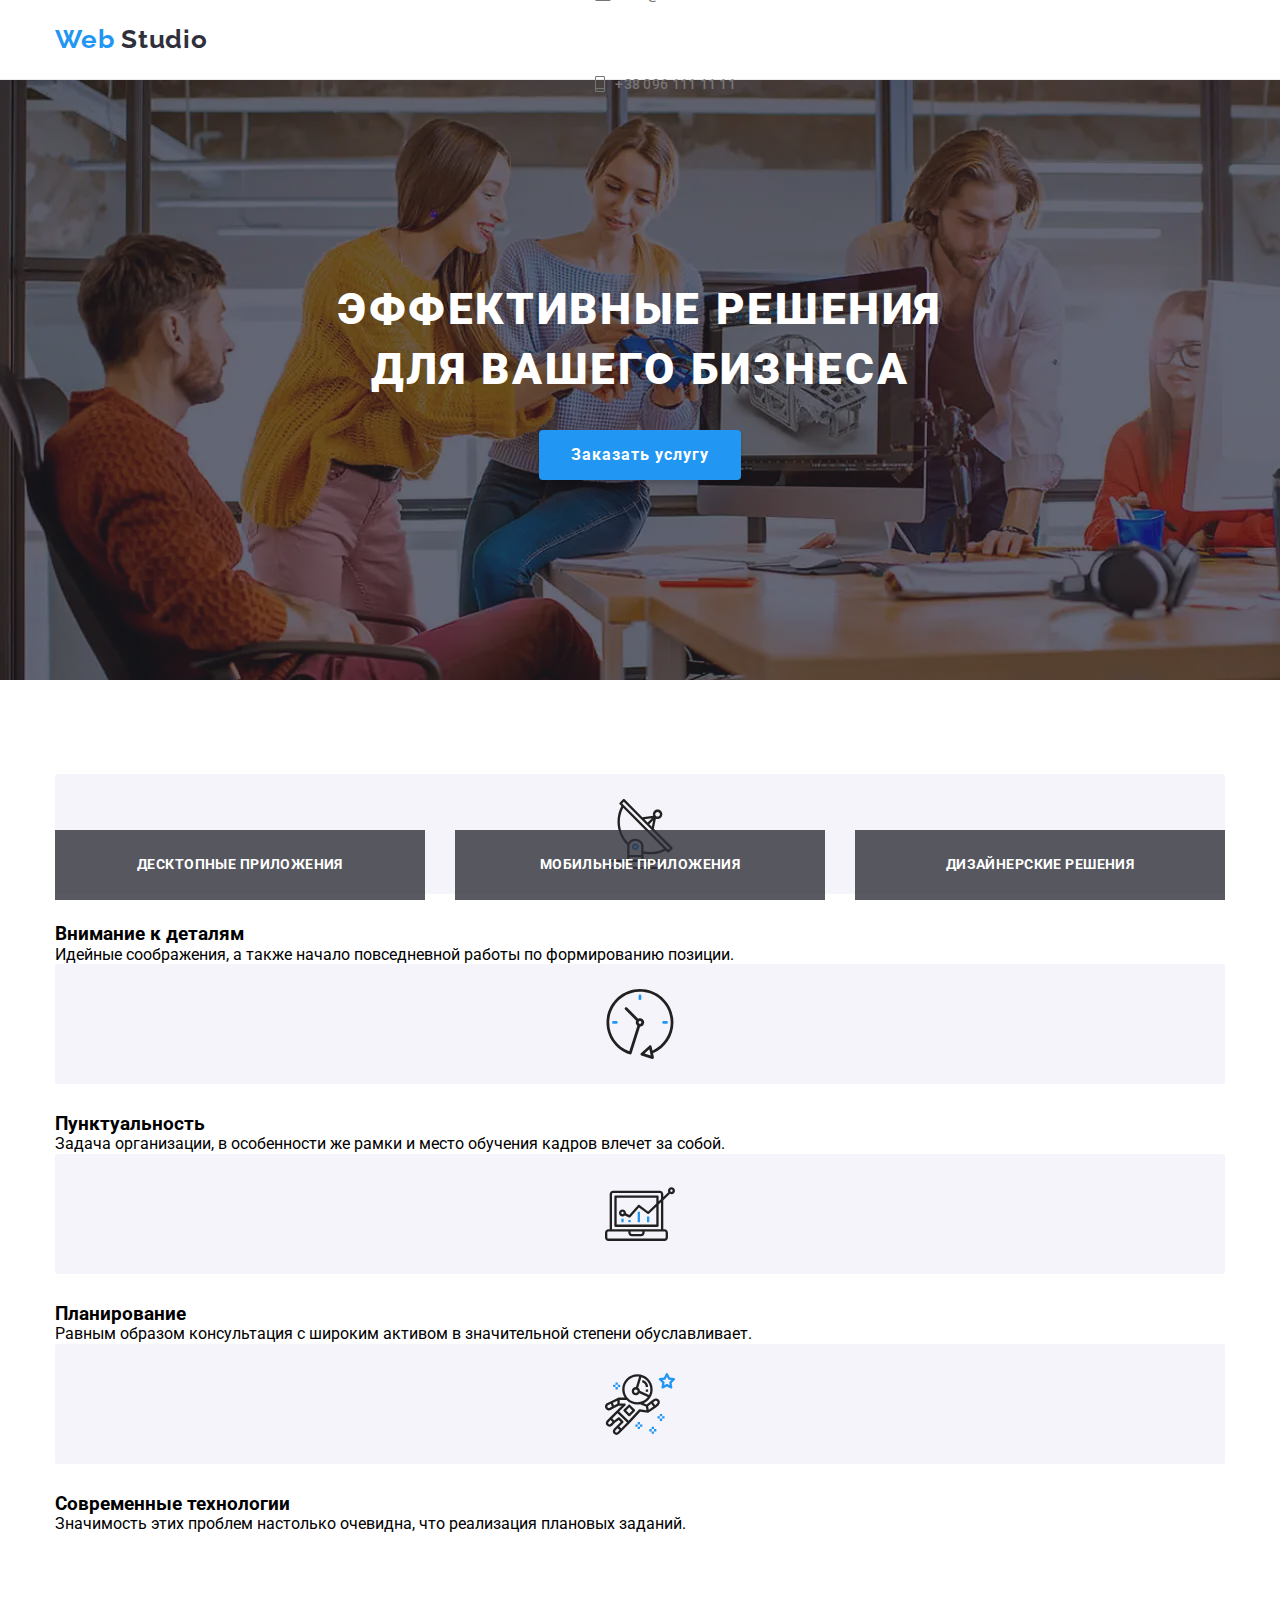
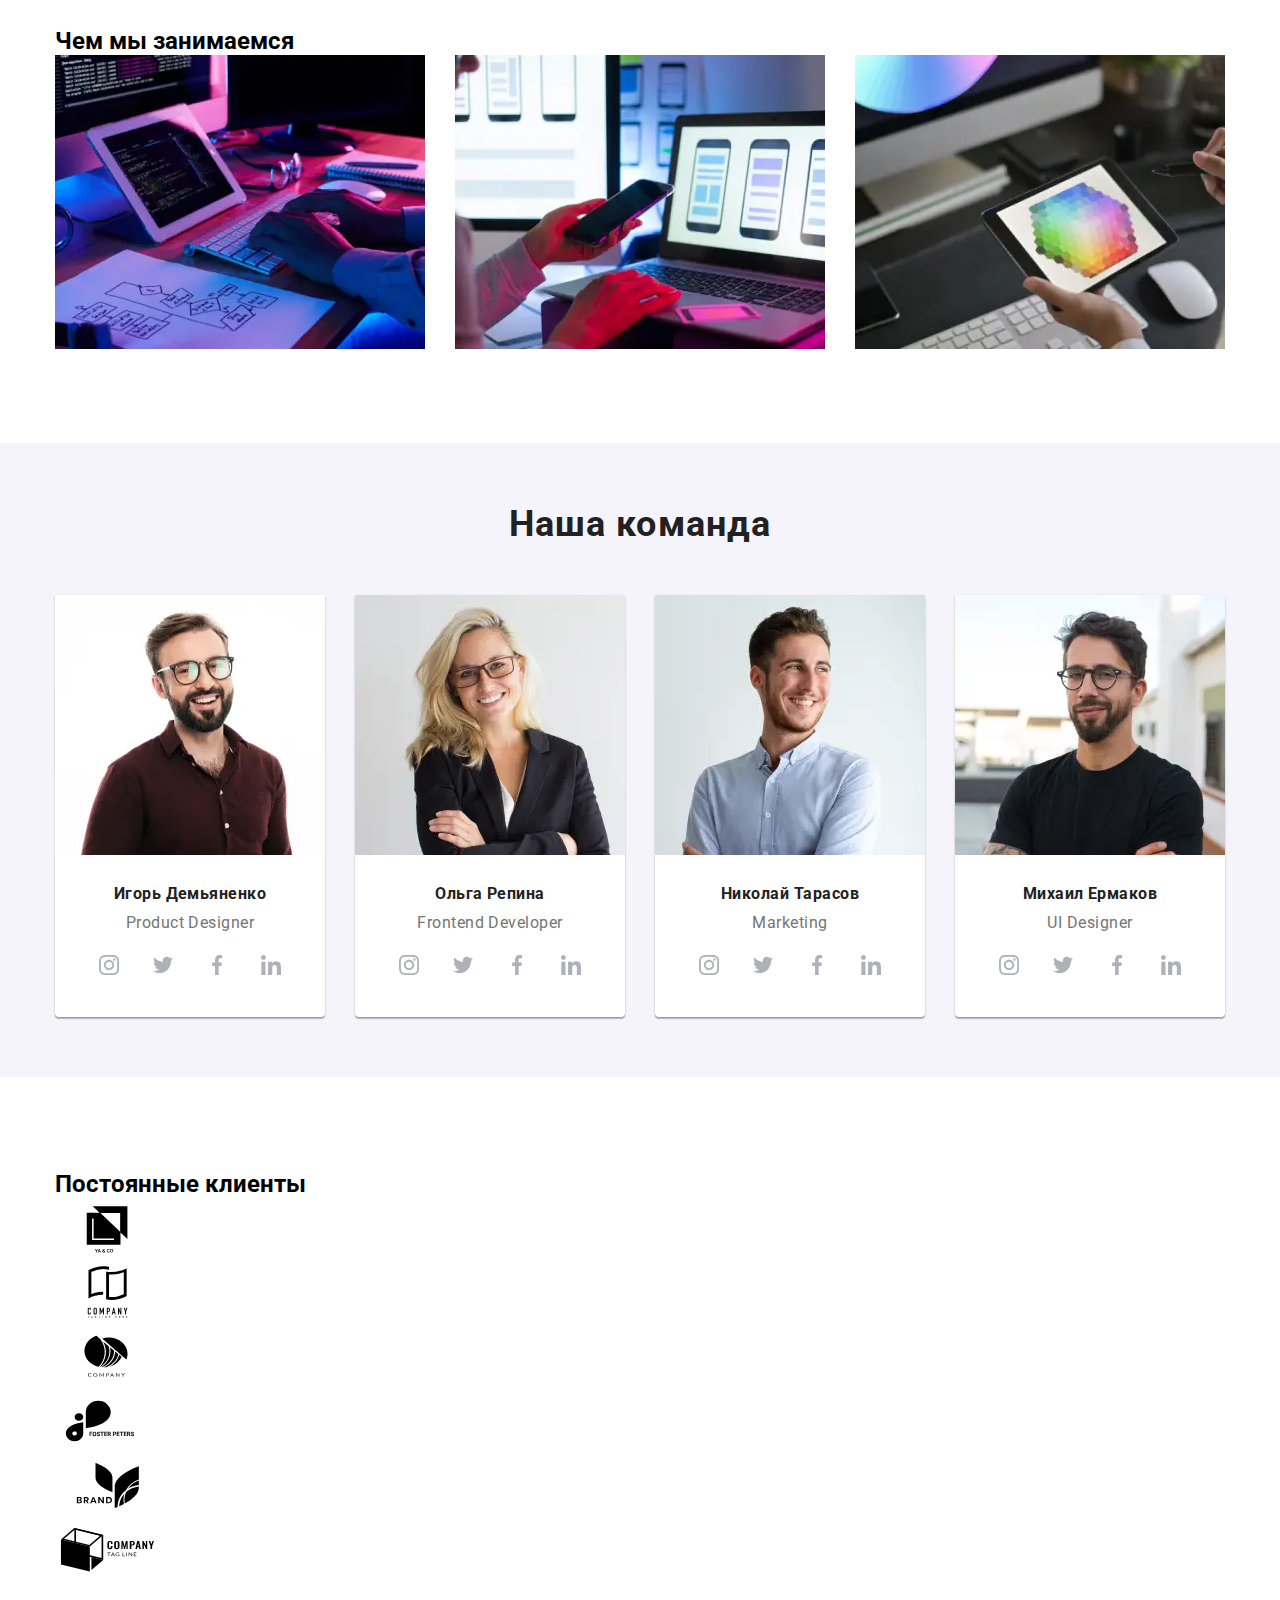
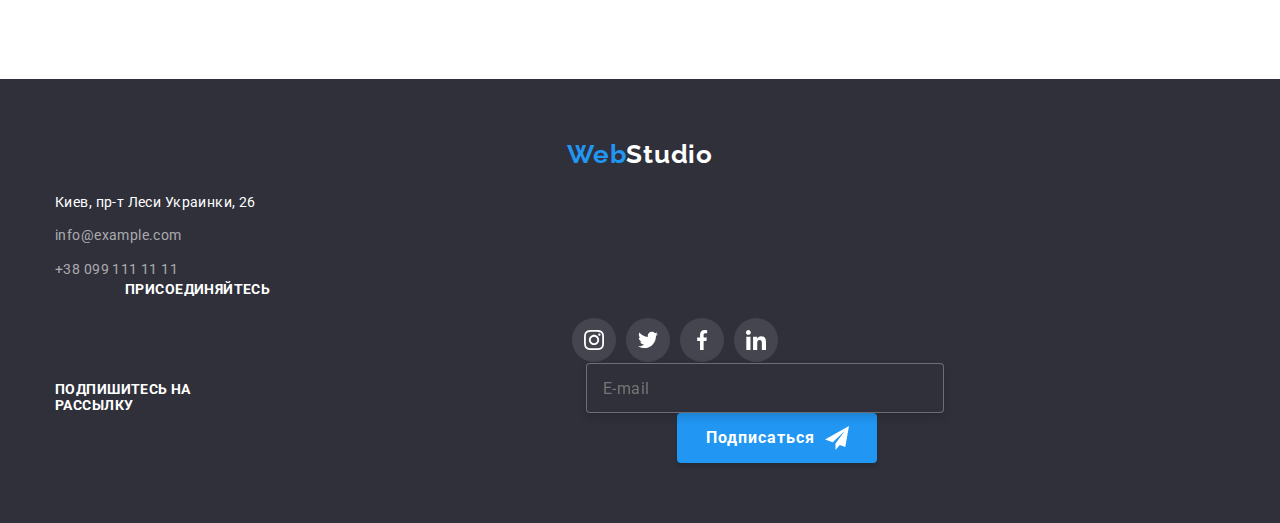
==== commit 5022772d: "11" ====
--- a/index.html
+++ b/index.html
@@ -12,508 +12,534 @@
         rel="stylesheet">
     <link rel="stylesheet"
         href="https://cdnjs.cloudflare.com/ajax/libs/modern-normalize/1.1.0/modern-normalize.min.css">
-    <link rel="stylesheet" href="./css/styles.css">
-    <link rel="stylesheet" href="./sass1/main.css">
+    <link rel="stylesheet" href="./sass1/main.css" />
+
     <title>WebStudio</title>
 </head>
 
 <body class="m-0">
-
-    <body class="m-0">
-        <header class="header">
+    <header class="header">
+        <div class="container">
+            <a class="logo link logo" href="URL">
+                <span class="color-blue">Web</span>
+                Studio
+            </a>
+            <button type="button" class="header__button" aria-expanded="false"
+                aria-label="Переключатель мобильного меню" data-menu-button>
+                <svg width="40" height="40">
+                    <use class="header__icon--close" href="./images/sprite.svg#icon-close_40px"></use>
+                    <use class="header__icon--menu" href="./images/sprite.svg#icon-menu_40px"></use>
+                </svg>
+            </button>
+
+            <div class="mobile-menu" data-menu>
+                <nav class="navigation">
+                    <ul class="navigation__list list">
+                        <li class="navigation__item">
+                            <a href="" class="navigation__link navigation__link--current link">Студия</a>
+                        </li>
+                        <li class="navigation__item">
+                            <a href="./portfolio.html" class="navigation__link link">Портфолио</a>
+                        </li>
+                        <li class="navigation__item">
+                            <a href="" class="navigation__link link">Контакты</a>
+                        </li>
+                    </ul>
+                </nav>
+                <ul class="contact__list list">
+                    <li class="contact__item">
+                        <a href="info@devstudio.com" class="contact__link email link">
+                            <svg class="contact__icon" width="16" height="12">
+                                <use href="./images/symbol-defs55.svg#icon-email"></use>
+                            </svg>
+                            info@devstudio.com
+                        </a>
+                    </li>
+                    <li class="contact__item">
+                        <a href="tel:+380961111111" class="contact__link phone link">
+                            <svg class="contact__icon" width="10" height="16">
+                                <use href="./images/symbol-defs55.svg#icon-smartphone"></use>
+                            </svg>
+                            +38 096 111 11 11
+                        </a>
+                    </li>
+                </ul>
+
+                <ul class="header-social__list">
+                    <li class="header-social__item">
+                        <a href="" class="header-social__link">Instagram</a>
+                    </li>
+                    <li class="header-social__item">
+                        <div class="header-social__border"></div>
+                        <a href="" class="header-social__link">Twitter</a>
+                    </li>
+                    <li class="header-social__item">
+                        <div class="header-social__border"></div>
+                        <a href="" class="header-social__link">Facebook</a>
+                    </li>
+                    <li class="header-social__item">
+                        <div class="header-social__border"></div>
+                        <a href="" class="header-social__link">LinkedIn</a>
+                    </li>
+                </ul>
+            </div>
+        </div>
+    </header>
+    <main>
+        <section class="hero bg-dark">
             <div class="container">
-                <a class="logo link logo" href="URL"><span class="color-blue">Web</span>Studio</a>
-                <button type="button" class="header__button" aria-expanded="false"
-                    aria-label="Переключатель мобильного меню" data-menu-button>
-                    <svg width="40" height="40">
-                        <use class="header__icon--close" href="./images/sprite.svg#icon-close_40px"></use>
-                        <use class="header__icon--menu" href="./images/sprite.svg#icon-menu_40px"></use>
-                    </svg>
-                </button>
-
-                <div class="mobile-menu" data-menu>
-
-                    <nav class="navigation">
-                        <ul class="navigation__list list">
-                            <li class="navigation__item">
-                                <a href="" class=" navigation__link  navigation__link--current link">Студия</a>
-                            </li>
-                            <li class="navigation__item">
-                                <a href="./portfolio.html" class="navigation__link  link">Портфолио</a>
-                            </li>
-                            <li class="navigation__item">
-                                <a href="" class="navigation__link link">Контакты</a>
-                            </li>
-                        </ul>
-                    </nav>
-                    <ul class="contact__list list">
-                        <li class="contact__item">
-                            <a href="info@devstudio.com" class="contact__link email link">
-                                <svg class="contact__icon" width="16" height="12">
-                                    <use href="./images/symbol-defs55.svg#icon-email"></use>
-                                </svg>
-                                info@devstudio.com
-                            </a>
-
-                        </li>
-                        <li class="contact__item">
-                            <a href="tel:+380961111111" class="contact__link phone link">
-                                <svg class="contact__icon" width="10" height="16">
-                                    <use href="./images/symbol-defs55.svg#icon-smartphone"></use>
-                                </svg>
-                                +38 096 111 11 11
-                            </a>
-                        </li>
-                    </ul>
-
-                    <ul class="header-social__list">
-                        <li class="header-social__item">
-                            <a href="" class="header-social__link">Instagram</a>
-                        </li>
-                        <li class="header-social__item">
-                            <div class="header-social__border"></div>
-                            <a href="" class="header-social__link">Twitter</a>
-                        </li>
-                        <li class="header-social__item">
-                            <div class="header-social__border"></div>
-                            <a href="" class="header-social__link">Facebook</a>
-                        </li>
-                        <li class="header-social__item">
-                            <div class="header-social__border"></div>
-                            <a href="" class="header-social__link">LinkedIn</a>
-                        </li>
-                    </ul>
-                </div>
-
-            </div>
-        </header>
-        <main>
-            <section class="hero bg-dark">
-                <div class="container">
-                    <h1 class="hero-text">Эффективные решения для вашего бизнеса</h1>
-                    <button class="hero-btn" data-modal-open>Заказать услугу</button>
-                </div>
-            </section>
-            <section class="section">
-                <div class="container">
-                    <ul class="section-list list">
-                        <li class="section-item">
-                            <div class="section-benefits-link">
-                                <svg class="section-benefits-icon" width="70" height="70">
-                                    <use href="./images/symbol-defss.svg#icon-antenna"></use>
-                                </svg>
-                            </div>
-                            <h3 class="section-top-text"> Внимание к деталям</h3>
-                            <p class="section-main-text">
-                                Идейные соображения, а также начало повседневной работы по формированию позиции.
-                            </p>
-                        </li>
-                        <li class="section-item">
-                            <div class="section-benefits-link">
-                                <svg class="section-benefits-icon" width="70" height="70">
-                                    <use href="./images/symbol-defss.svg#icon-clock"></use>
-                                </svg>
-                            </div>
-
-                            <h3 class="section-top-text">Пунктуальность</h3>
-                            <p class="section-main-text">
-                                Задача организации, в особенности же рамки и место обучения кадров влечет за собой.
-                            </p>
-
-                        </li>
-                        <li class="section-item">
-                            <div class="section-benefits-link">
-                                <svg class="section-benefits-icon" width="70" height="70">
-                                    <use href="./images/symbol-defss.svg#icon-diagram"></use>
-                                </svg>
-                            </div>
-
-                            <h3 class="section-top-text">Планирование</h3>
-                            <p class="section-main-text">
-                                Равным образом консультация с широким активом в значительной степени обуславливает.
-                            </p>
-
-                        </li>
-                        <li class="section-item">
-                            <div class="section-benefits-link">
-                                <svg class="section-benefits-icon" width="70" height="70">
-                                    <use href="./images/symbol-defss.svg#icon-astronaut"></use>
-                                </svg>
-                            </div>
-
-                            <h3 class="section-top-text">Современные технологии</h3>
-                            <p class="section-main-text">
-                                Значимость этих проблем настолько очевидна, что реализация плановых заданий.
-                            </p>
-
-                        </li>
-                    </ul>
-                </div>
-            </section>
-            <!-- <section class="about">
+                <h1 class="hero-text">Эффективные решения для вашего бизнеса</h1>
+                <button class="hero-btn" data-modal-open>Заказать услугу</button>
+            </div>
+        </section>
+        <section class="section">
+            <div class="container">
+                <ul class="section-list list">
+                    <li class="section-item">
+                        <div class="section-benefits-link">
+                            <svg class="section-benefits-icon" width="70" height="70">
+                                <use href="./images/symbol-defss.svg#icon-antenna"></use>
+                            </svg>
+                        </div>
+                        <h3 class="section-top-text">Внимание к деталям</h3>
+                        <p class="section-main-text">
+                            Идейные соображения, а также начало повседневной работы по формированию позиции.
+                        </p>
+                    </li>
+                    <li class="section-item">
+                        <div class="section-benefits-link">
+                            <svg class="section-benefits-icon" width="70" height="70">
+                                <use href="./images/symbol-defss.svg#icon-clock"></use>
+                            </svg>
+                        </div>
+
+                        <h3 class="section-top-text">Пунктуальность</h3>
+                        <p class="section-main-text">
+                            Задача организации, в особенности же рамки и место обучения кадров влечет за собой.
+                        </p>
+                    </li>
+                    <li class="section-item">
+                        <div class="section-benefits-link">
+                            <svg class="section-benefits-icon" width="70" height="70">
+                                <use href="./images/symbol-defss.svg#icon-diagram"></use>
+                            </svg>
+                        </div>
+
+                        <h3 class="section-top-text">Планирование</h3>
+                        <p class="section-main-text">
+                            Равным образом консультация с широким активом в значительной степени обуславливает.
+                        </p>
+                    </li>
+                    <li class="section-item">
+                        <div class="section-benefits-link">
+                            <svg class="section-benefits-icon" width="70" height="70">
+                                <use href="./images/symbol-defss.svg#icon-astronaut"></use>
+                            </svg>
+                        </div>
+
+                        <h3 class="section-top-text">Современные технологии</h3>
+                        <p class="section-main-text">
+                            Значимость этих проблем настолько очевидна, что реализация плановых заданий.
+                        </p>
+                    </li>
+                </ul>
+            </div>
+        </section>
+        <section class="about">
             <div class="container">
                 <h2 class="about__title">Чем мы занимаемся</h2>
                 <ul class="about__list list">
                     <li class="about__item">
-                        <img src="./images/img_1..jpg" alt="Современные технологии" width="370" />
-                        <p class="about__text">
-                            Десктопные приложения
-                        </p>
+                        <img srcset="images/desktop/box1.webp 1x, images/desktop/box1@2x.webp 2x"
+                            src="images/desktop/box1.jpg" alt="рука клавиатура дисплей" width="370" />
+                        <p class="about__text">Десктопные приложения</p>
                     </li>
                     <li class="about__item">
-                        <img src="./images/img_2...jpg" alt="Современные технологии" width="370" />
-                        <p class="about__text">
-                            Мобильные приложения
-                        </p>
+                        <img srcset="images/desktop/box2.webp 1x, images/desktop/box2@2x.webp 2x"
+                            src="images/desktop/box2.jpg" alt="смартфон рука" width="370" />
+                        <p class="about__text">Мобильные приложения</p>
                     </li>
                     <li class="about__item">
-                        <img src="./images/img_3..jpg" alt="Современные технологии" width="370" />
-                        <p class="about__text">
-                            Дизайнерские решения
-                        </p>
+                        <img srcset="images/desktop/box3.webp 1x, images/desktop/box3@2x.webp 2x"
+                            src="images/desktop/box3.jpg" alt="планшет стол" width="370" />
+                        <p class="about__text">Дизайнерские решения</p>
                     </li>
                 </ul>
             </div>
-        </section> -->
-            <section class="team">
-                <div class="container">
-                    <div class="our-team">
-                        <h2 class="team__title">Наша команда</h2>
-                        <ul class="team__list list">
-                            <li class="team__item">
-                                <img src="./images/img1.jpg" alt="работник" width="270">
-                                <div class="team__content">
-                                    <h3 class="team__name">Игорь Демьяненко</h3>
-                                    <p class="team__profession">Product Designer</p>
-                                    <ul class="team__soc list">
-                                        <li class="team-soc__item">
-                                            <a href="" class="team__link">
-                                                <svg class="team__icon" width="20" height="20">
-                                                    <use href="./images/symbol-defs.svg#icon-instagram "> </use>
-                                                </svg>
-                                            </a>
-                                        </li>
-                                        <li class="team-soc__item">
-                                            <a href="" class="team__link">
-                                                <svg class="team__icon" width="20" height="20">
-                                                    <use href="./images/symbol-defs.svg#icon-twitter"></use>
-                                                </svg>
-                                            </a>
-                                        </li>
-                                        <li class="team-soc__item">
-                                            <a href="" class="team__link">
-                                                <svg class="team__icon" width="20" height="20">
-                                                    <use href="./images/symbol-defs.svg#icon-facebook"></use>
-                                                </svg>
-                                            </a>
-                                        </li>
-                                        <li class="team-soc__item">
-                                            <a href="" class="team__link">
-                                                <svg class="team__icon" width="20" height="20">
-                                                    <use href="./images/symbol-defs.svg#icon-linkedin"></use>
-                                                </svg>
-                                            </a>
-                                        </li>
-                                    </ul>
-                                </div>
-
-                            </li>
-
-                            <li class="team__item">
-                                <img src="./images/img3.jpg" alt="работник" width="270">
-                                <div class="team__content">
-                                    <h3 class="team__name">Ольга Репина</h3>
-                                    <p class="team__profession">Frontend Developer</p>
-                                    <ul class="team__soc list">
-                                        <li class="team-soc__item">
-                                            <a href="" class="team__link">
-                                                <svg class="team__icon" width="20" height="20">
-                                                    <use href="./images/symbol-defs.svg#icon-instagram "> </use>
-                                                </svg>
-                                            </a>
-                                        </li>
-                                        <li class="team-soc__item">
-                                            <a href="" class="team__link">
-                                                <svg class="team__icon" width="20" height="20">
-                                                    <use href="./images/symbol-defs.svg#icon-twitter"></use>
-                                                </svg>
-                                            </a>
-                                        </li>
-                                        <li class="team-soc__item">
-                                            <a href="" class="team__link">
-                                                <svg class="team__icon" width="20" height="20">
-                                                    <use href="./images/symbol-defs.svg#icon-facebook"></use>
-                                                </svg>
-                                            </a>
-                                        </li>
-                                        <li class="team-soc__item">
-                                            <a href="" class="team__link">
-                                                <svg class="team__icon" width="20" height="20">
-                                                    <use href="./images/symbol-defs.svg#icon-linkedin"></use>
-                                                </svg>
-                                            </a>
-                                        </li>
-                                    </ul>
-                                </div>
-                            </li>
-
-                            <li class="team__item">
-                                <img src="./images/img4.jpg" alt="работник" width="270">
-                                <div class="team__content">
-                                    <h3 class="team__name">Николай Тарасов</h3>
-                                    <p class="team__profession">Marketing</p>
-                                    <ul class="team__soc list">
-                                        <li class="team-soc__item">
-                                            <a href="" class="team__link">
-                                                <svg class="team__icon" width="20" height="20">
-                                                    <use href="./images/symbol-defs.svg#icon-instagram "> </use>
-                                                </svg>
-                                            </a>
-                                        </li>
-                                        <li class="team-soc__item">
-                                            <a href="" class="team__link">
-                                                <svg class="team__icon" width="20" height="20">
-                                                    <use href="./images/symbol-defs.svg#icon-twitter"></use>
-                                                </svg>
-                                            </a>
-                                        </li>
-                                        <li class="team-soc__item">
-                                            <a href="" class="team__link">
-                                                <svg class="team__icon" width="20" height="20">
-                                                    <use href="./images/symbol-defs.svg#icon-facebook"></use>
-                                                </svg>
-                                            </a>
-                                        </li>
-                                        <li class="team-soc__item">
-                                            <a href="" class="team__link">
-                                                <svg class="team__icon" width="20" height="20">
-                                                    <use href="./images/symbol-defs.svg#icon-linkedin"></use>
-                                                </svg>
-                                            </a>
-                                        </li>
-                                    </ul>
-                                </div>
-                            </li>
-                            <li class="team__item">
-                                <img src="./images/img5.jpg" alt="работник" width="270">
-                                <div class="team__content">
-                                    <h3 class="team__name">Михаил Ермаков</h3>
-                                    <p class="team__profession">UI Designer</p>
-                                    <ul class="team__soc list">
-                                        <li class="team-soc__item">
-                                            <a href="" class="team__link">
-                                                <svg class="team__icon" width="20" height="20">
-                                                    <use href="./images/symbol-defs.svg#icon-instagram "> </use>
-                                                </svg>
-                                            </a>
-                                        </li>
-                                        <li class="team-soc__item">
-                                            <a href="" class="team__link">
-                                                <svg class="team__icon" width="20" height="20">
-                                                    <use href="./images/symbol-defs.svg#icon-twitter"></use>
-                                                </svg>
-                                            </a>
-                                        </li>
-                                        <li class="team-soc__item">
-                                            <a href="" class="team__link">
-                                                <svg class="team__icon" width="20" height="20">
-                                                    <use href="./images/symbol-defs.svg#icon-facebook"></use>
-                                                </svg>
-                                            </a>
-                                        </li>
-                                        <li class="team-soc__item">
-                                            <a href="" class="team__link">
-                                                <svg class="team__icon" width="20" height="20">
-                                                    <use href="./images/symbol-defs.svg#icon-linkedin"></use>
-                                                </svg>
-                                            </a>
-                                        </li>
-                                    </ul>
-                                </div>
-                            </li>
-                        </ul>
-                    </div>
-                </div>
-            </section>
-
-            <section class="customers">
-                <div class="container">
-                    <h2 class="customers__title">Постоянные клиенты</h2>
-                    <ul class="customers__list list">
-                        <li class="customers__item">
-                            <a href="" class="customers__link">
-                                <svg class="customers__icon" width="106" height="60">
-                                    <use href="./images/symbol-defs3.svg#icon-Logo-1"></use>
-                                </svg>
-                            </a>
-                        </li>
-                        <li class="customers__item">
-                            <a href="" class="customers__link">
-                                <svg class="customers__icon" width="106" height="60">
-                                    <use href="./images/symbol-defs3.svg#icon-Logo-2"></use>
-                                </svg>
-                            </a>
-                        </li>
-                        <li class="customers__item">
-                            <a href="" class="customers__link">
-                                <svg class="customers__icon" width="106" height="60">
-                                    <use href="./images/symbol-defs3.svg#icon-Logo-3"></use>
-                                </svg>
-                            </a>
-                        </li>
-                        <li class="customers__item">
-                            <a href="" class="customers__link">
-                                <svg class="customers__icon" width="106" height="60">
-                                    <use href="./images/symbol-defs3.svg#icon-Logo-4"></use>
-                                </svg>
-                            </a>
-                        </li>
-                        <li class="customers__item">
-                            <a href="" class="customers__link">
-                                <svg class="customers__icon" width="106" height="60">
-                                    <use href="./images/symbol-defs3.svg#icon-Logo-5"></use>
-                                </svg>
-                            </a>
-                        </li>
-                        <li class="customers__item">
-                            <a href="" class="customers__link">
-                                <svg class="customers__icon" width="106" height="60">
-                                    <use href="./images/symbol-defs3.svg#icon-Logo-6"></use>
-                                </svg>
-                            </a>
-                        </li>
-
+        </section>
+        <section class="team">
+            <div class="container">
+                <div class="our-team">
+                    <h2 class="team__title">Наша команда</h2>
+                    <ul class="team__list list">
+                        <li class="team__item">
+                            <picture>
+                                <source srcset="./images/desktop/team1.webp 1x, ./images/desktop/team1@2x.webp 2x"
+                                    media="(min-width: 1200px)" type="image/webp" />
+                                <source srcset="./images/tablet/team1.webp 1x, ./images/tablet/team1@2x.webp 2x"
+                                    media="(min-width: 768px)" type="image/webp" />
+                                <source srcset="./images/mobile/team1.webp 1x, ./images/mobile/team1@2x.webp 2x"
+                                    media="(min-width: 450px)" type="image/webp" />
+                                <img class="card__img" src="images/team1.jpg" alt="Фото Игорь Демьяненко" />
+                            </picture>
+                            <div class="team__content">
+                                <h3 class="team__name">Игорь Демьяненко</h3>
+                                <p class="team__profession">Product Designer</p>
+                                <ul class="team__soc list">
+                                    <li class="team-soc__item">
+                                        <a href="" class="team__link">
+                                            <svg class="team__icon" width="20" height="20">
+                                                <use href="./images/symbol-defs.svg#icon-instagram "></use>
+                                            </svg>
+                                        </a>
+                                    </li>
+                                    <li class="team-soc__item">
+                                        <a href="" class="team__link">
+                                            <svg class="team__icon" width="20" height="20">
+                                                <use href="./images/symbol-defs.svg#icon-twitter"></use>
+                                            </svg>
+                                        </a>
+                                    </li>
+                                    <li class="team-soc__item">
+                                        <a href="" class="team__link">
+                                            <svg class="team__icon" width="20" height="20">
+                                                <use href="./images/symbol-defs.svg#icon-facebook"></use>
+                                            </svg>
+                                        </a>
+                                    </li>
+                                    <li class="team-soc__item">
+                                        <a href="" class="team__link">
+                                            <svg class="team__icon" width="20" height="20">
+                                                <use href="./images/symbol-defs.svg#icon-linkedin"></use>
+                                            </svg>
+                                        </a>
+                                    </li>
+                                </ul>
+                            </div>
+                        </li>
+
+                        <li class="team__item">
+                            <picture>
+                                <source srcset="./images/desktop/team2.webp 1x, ./images/desktop/team2@2x.webp 2x"
+                                    media="(min-width: 1200px)" type="image/webp" />
+                                <source srcset="./images/tablet/team2.webp 1x, ./images/tablet/team2@2x.webp 2x"
+                                    media="(min-width: 768px)" type="image/webp" />
+                                <source srcset="./images/mobile/team2.webp 1x, ./images/mobile/team2@2x.webp 2x"
+                                    media="(min-width: 450px)" type="image/webp" />
+                                <img class="card__img" src="images/team2.jpg" alt="Фото Ольга Репина" />
+                            </picture>
+                            <div class="team__content">
+                                <h3 class="team__name">Ольга Репина</h3>
+                                <p class="team__profession">Frontend Developer</p>
+                                <ul class="team__soc list">
+                                    <li class="team-soc__item">
+                                        <a href="" class="team__link">
+                                            <svg class="team__icon" width="20" height="20">
+                                                <use href="./images/symbol-defs.svg#icon-instagram "></use>
+                                            </svg>
+                                        </a>
+                                    </li>
+                                    <li class="team-soc__item">
+                                        <a href="" class="team__link">
+                                            <svg class="team__icon" width="20" height="20">
+                                                <use href="./images/symbol-defs.svg#icon-twitter"></use>
+                                            </svg>
+                                        </a>
+                                    </li>
+                                    <li class="team-soc__item">
+                                        <a href="" class="team__link">
+                                            <svg class="team__icon" width="20" height="20">
+                                                <use href="./images/symbol-defs.svg#icon-facebook"></use>
+                                            </svg>
+                                        </a>
+                                    </li>
+                                    <li class="team-soc__item">
+                                        <a href="" class="team__link">
+                                            <svg class="team__icon" width="20" height="20">
+                                                <use href="./images/symbol-defs.svg#icon-linkedin"></use>
+                                            </svg>
+                                        </a>
+                                    </li>
+                                </ul>
+                            </div>
+                        </li>
+
+                        <li class="team__item">
+                            <picture>
+                                <source srcset="./images/desktop/team3.webp 1x, ./images/desktop/team3@2x.webp 2x"
+                                    media="(min-width: 1200px)" type="image/webp" />
+                                <source srcset="./images/tablet/team3.webp 1x, ./images/tablet/team3@2x.webp 2x"
+                                    media="(min-width: 768px)" type="image/webp" />
+                                <source srcset="./images/mobile/team3.webp 1x, ./images/mobile/team3@2x.webp 2x"
+                                    media="(min-width: 450px)" type="image/webp" />
+                                <img class="card__img" src="images/team3.jpg" alt="Фото Николай Тарасов" />
+                            </picture>
+                            <div class="team__content">
+                                <h3 class="team__name">Николай Тарасов</h3>
+                                <p class="team__profession">Marketing</p>
+                                <ul class="team__soc list">
+                                    <li class="team-soc__item">
+                                        <a href="" class="team__link">
+                                            <svg class="team__icon" width="20" height="20">
+                                                <use href="./images/symbol-defs.svg#icon-instagram "></use>
+                                            </svg>
+                                        </a>
+                                    </li>
+                                    <li class="team-soc__item">
+                                        <a href="" class="team__link">
+                                            <svg class="team__icon" width="20" height="20">
+                                                <use href="./images/symbol-defs.svg#icon-twitter"></use>
+                                            </svg>
+                                        </a>
+                                    </li>
+                                    <li class="team-soc__item">
+                                        <a href="" class="team__link">
+                                            <svg class="team__icon" width="20" height="20">
+                                                <use href="./images/symbol-defs.svg#icon-facebook"></use>
+                                            </svg>
+                                        </a>
+                                    </li>
+                                    <li class="team-soc__item">
+                                        <a href="" class="team__link">
+                                            <svg class="team__icon" width="20" height="20">
+                                                <use href="./images/symbol-defs.svg#icon-linkedin"></use>
+                                            </svg>
+                                        </a>
+                                    </li>
+                                </ul>
+                            </div>
+                        </li>
+                        <li class="team__item">
+                            <picture>
+                                <source srcset="./images/desktop/team4.webp 1x, ./images/desktop/team4@2x.webp 2x"
+                                    media="(min-width: 1200px)" type="image/webp" />
+                                <source srcset="./images/tablet/team4.webp 1x, ./images/tablet/team4@2x.webp 2x"
+                                    media="(min-width: 768px)" type="image/webp" />
+                                <source srcset="./images/mobile/team4.webp 1x, ./images/mobile/team4@2x.webp 2x"
+                                    media="(min-width: 450px)" type="image/webp" />
+                                <img class="card__img" src="images/team4.jpg" alt="Фото Михаил Ермаков" />
+                            </picture>
+                            <div class="team__content">
+                                <h3 class="team__name">Михаил Ермаков</h3>
+                                <p class="team__profession">UI Designer</p>
+                                <ul class="team__soc list">
+                                    <li class="team-soc__item">
+                                        <a href="" class="team__link">
+                                            <svg class="team__icon" width="20" height="20">
+                                                <use href="./images/symbol-defs.svg#icon-instagram "></use>
+                                            </svg>
+                                        </a>
+                                    </li>
+                                    <li class="team-soc__item">
+                                        <a href="" class="team__link">
+                                            <svg class="team__icon" width="20" height="20">
+                                                <use href="./images/symbol-defs.svg#icon-twitter"></use>
+                                            </svg>
+                                        </a>
+                                    </li>
+                                    <li class="team-soc__item">
+                                        <a href="" class="team__link">
+                                            <svg class="team__icon" width="20" height="20">
+                                                <use href="./images/symbol-defs.svg#icon-facebook"></use>
+                                            </svg>
+                                        </a>
+                                    </li>
+                                    <li class="team-soc__item">
+                                        <a href="" class="team__link">
+                                            <svg class="team__icon" width="20" height="20">
+                                                <use href="./images/symbol-defs.svg#icon-linkedin"></use>
+                                            </svg>
+                                        </a>
+                                    </li>
+                                </ul>
+                            </div>
+                        </li>
                     </ul>
                 </div>
-            </section>
-        </main>
-        <footer class="footer-bg">
+            </div>
+        </section>
+
+        <section class="customers">
             <div class="container">
-                <div class="footer-bg-contact">
-                    <a class="footer-logo link color-white" href="URL"><span class="color-blue">Web</span>Studio</a>
-                    <address>
-                        <ul class="list">
-                            <li class="footer-item">
-                                <a class="footer-link link color-white" href="https://goo.gl/maps/q1JGjR5XBhRjzjKY9"
-                                    target="_blank" rel="noopener,noindex,nofollow">
-                                    Киев, пр-т Леси Украинки, 26</a>
-                            </li>
-                            <li class="footer-item">
-                                <a class="footer-link link color-grey" href="info@example.com">info@example.com</a>
-                            </li>
-                            <li class="footer-item">
-                                <a class="footer-link link color-grey" href="tel:+380991111111">+38 099 111 11 11</a>
-                            </li>
-                        </ul>
-                    </address>
-                </div>
-                <div class="footer-bg-soc">
-                    <h3 class="footer-title">присоединяйтесь</h3>
-                    <ul class="footer-soc-list list">
-                        <li class="footer-soc-item">
-                            <a href="" class="footer-soc-link">
-                                <svg class="footer-soc-icon" width="20" height="20">
-                                    <use href="./images/symbol-defs.svg#icon-instagram"></use>
-                                </svg>
+                <h2 class="customers__title">Постоянные клиенты</h2>
+                <ul class="customers__list list">
+                    <li class="customers__item">
+                        <a href="" class="customers__link">
+                            <svg class="customers__icon" width="106" height="60">
+                                <use href="./images/symbol-defs3.svg#icon-Logo-1"></use>
+                            </svg>
+                        </a>
+                    </li>
+                    <li class="customers__item">
+                        <a href="" class="customers__link">
+                            <svg class="customers__icon" width="106" height="60">
+                                <use href="./images/symbol-defs3.svg#icon-Logo-2"></use>
+                            </svg>
+                        </a>
+                    </li>
+                    <li class="customers__item">
+                        <a href="" class="customers__link">
+                            <svg class="customers__icon" width="106" height="60">
+                                <use href="./images/symbol-defs3.svg#icon-Logo-3"></use>
+                            </svg>
+                        </a>
+                    </li>
+                    <li class="customers__item">
+                        <a href="" class="customers__link">
+                            <svg class="customers__icon" width="106" height="60">
+                                <use href="./images/symbol-defs3.svg#icon-Logo-4"></use>
+                            </svg>
+                        </a>
+                    </li>
+                    <li class="customers__item">
+                        <a href="" class="customers__link">
+                            <svg class="customers__icon" width="106" height="60">
+                                <use href="./images/symbol-defs3.svg#icon-Logo-5"></use>
+                            </svg>
+                        </a>
+                    </li>
+                    <li class="customers__item">
+                        <a href="" class="customers__link">
+                            <svg class="customers__icon" width="106" height="60">
+                                <use href="./images/symbol-defs3.svg#icon-Logo-6"></use>
+                            </svg>
+                        </a>
+                    </li>
+                </ul>
+            </div>
+        </section>
+    </main>
+    <footer class="footer-bg">
+        <div class="container">
+            <div class="footer-bg-contact">
+                <a class="footer-logo link color-white" href="URL">
+                    <span class="color-blue">Web</span>
+                    Studio
+                </a>
+                <address>
+                    <ul class="list">
+                        <li class="footer-item">
+                            <a class="footer-link link color-white" href="https://goo.gl/maps/q1JGjR5XBhRjzjKY9"
+                                target="_blank" rel="noopener,noindex,nofollow">
+                                Киев, пр-т Леси Украинки, 26
                             </a>
                         </li>
-                        <li class="footer-soc-item">
-                            <a href="" class="footer-soc-link">
-                                <svg class="footer-soc-icon" width="20" height="20">
-                                    <use href="./images/symbol-defs.svg#icon-twitter"></use>
-                                </svg>
-                            </a>
-                        </li>
-                        <li class="footer-soc-item">
-                            <a href="" class="footer-soc-link">
-                                <svg class="footer-soc-icon" width="20" height="20">
-                                    <use href="./images/symbol-defs.svg#icon-facebook"></use>
-                                </svg>
-                            </a>
-                        </li>
-                        <li class="footer-soc-item">
-                            <a href="" class="footer-soc-link">
-                                <svg class="footer-soc-icon" width="20" height="20">
-                                    <use href="./images/symbol-defs.svg#icon-linkedin"></use>
-                                </svg>
-                            </a>
+                        <li class="footer-item">
+                            <a class="footer-link link color-grey" href="info@example.com">info@example.com</a>
+                        </li>
+                        <li class="footer-item">
+                            <a class="footer-link link color-grey" href="tel:+380991111111">+38 099 111 11 11</a>
                         </li>
                     </ul>
-                </div>
-
-                <div class="online">
-                    <h3 class="online-title">Подпишитесь на рассылку</h3>
-                    <form class="online-form">
-                        <input type="email" class="online-input" name="online-email" placeholder="E-mail" />
-                        <button class="online-button" type="submit">Подписаться
-                            <svg class="online-soc-icon" width="24" height="24">
-                                <use href="./images/symbol-send.svg#icon-icon-send"></use>
-                            </svg>
-                        </button>
-
-                    </form>
-                </div>
-            </div>
-        </footer>
-
-        <div class="backdrop is-hidden  " data-modal>
-            <div class="container">
-                <div class="modal">
-                    <button type="button" class="modal-close-btn" data-modal-close>
-                        <svg class="modal-soc-icon" width="11" height="11">
-                            <use href="./images/symbol-vector.svg#icon-Vector"></use>
-
+                </address>
+            </div>
+            <div class="footer-bg-soc">
+                <h3 class="footer-title">присоединяйтесь</h3>
+                <ul class="footer-soc-list list">
+                    <li class="footer-soc-item">
+                        <a href="" class="footer-soc-link">
+                            <svg class="footer-soc-icon" width="20" height="20">
+                                <use href="./images/symbol-defs.svg#icon-instagram"></use>
+                            </svg>
+                        </a>
+                    </li>
+                    <li class="footer-soc-item">
+                        <a href="" class="footer-soc-link">
+                            <svg class="footer-soc-icon" width="20" height="20">
+                                <use href="./images/symbol-defs.svg#icon-twitter"></use>
+                            </svg>
+                        </a>
+                    </li>
+                    <li class="footer-soc-item">
+                        <a href="" class="footer-soc-link">
+                            <svg class="footer-soc-icon" width="20" height="20">
+                                <use href="./images/symbol-defs.svg#icon-facebook"></use>
+                            </svg>
+                        </a>
+                    </li>
+                    <li class="footer-soc-item">
+                        <a href="" class="footer-soc-link">
+                            <svg class="footer-soc-icon" width="20" height="20">
+                                <use href="./images/symbol-defs.svg#icon-linkedin"></use>
+                            </svg>
+                        </a>
+                    </li>
+                </ul>
+            </div>
+
+            <div class="online">
+                <h3 class="online-title">Подпишитесь на рассылку</h3>
+                <form class="online-form">
+                    <input type="email" class="online-input" name="online-email" placeholder="E-mail" />
+                    <button class="online-button" type="submit">
+                        Подписаться
+                        <svg class="online-soc-icon" width="24" height="24">
+                            <use href="./images/symbol-send.svg#icon-icon-send"></use>
                         </svg>
                     </button>
-                    <p class="modal-title">Оставьте свои данные, мы вам перезвоним</p>
-                    <form>
-                        <div class="modal-field">
-                            <label class="modal-label"> Имя</label>
-                            <div class="modal-input-wrap">
-                                <input type="text" class="modal-input" name="user-name" placeholder="" required />
-                                <svg class="input-icon" width="18" height="18">
-                                    <use href="./images/symbol-.svg#icon-person-black"></use>
-                                </svg>
-                            </div>
-                        </div>
-                        <div class="modal-field">
-                            <label class="modal-label"> Телефон </label>
-                            <div class="modal-input-wrap">
-                                <input type="tel" class="modal-input" name="user-tel" placeholder="" required />
-                                <svg class="input-icon" width="18" height="18">
-                                    <use href="./images/symbol-.svg#icon-phone-black"></use>
-                                </svg>
-                            </div>
-                        </div>
-                        <div class="modal-field">
-                            <label class="modal-label"> Почта</label>
-                            <div class="modal-input-wrap">
-                                <input type="email" class="modal-input" name="user-email" placeholder="" />
-                                <svg class="input-icon" width="18" height="18">
-                                    <use href="./images/symbol-.svg#icon-email-black"></use>
-                                </svg>
-
-                            </div>
-                        </div>
-                        <div class="modal-field-text">
-                            <label class="modal-label">Комментарий</label>
-                            <textarea name="user-text" id="user-text" placeholder="Введите текст"
-                                class="modal-text"></textarea>
-
-                        </div>
-                        <div class="modal-field">
-                            <input type="checkbox" class=" input-checkbox visually-hidden" id="input-check"
-                                name="policy" value="policy">
-                            <label for="input-check" class="check-text">Соглашаюсь с рассылкой и принимаю &nbsp;
-                                <a href="" class="input-text"> Условия договора</a>
-                            </label>
-                        </div>
-                        <button class="input-btn" type="submit">Отправить</button>
-
-                    </form>
-                </div>
+                </form>
             </div>
         </div>
-        <script src="./js/modal.js"></script>
-        <script src="./js/mobile-menu.js"></script>
-    </body>+    </footer>
+
+    <div class="backdrop is-hidden" data-modal>
+        <div class="container">
+            <div class="modal">
+                <button type="button" class="modal-close-btn" data-modal-close>
+                    <svg class="modal-soc-icon" width="11" height="11">
+                        <use href="./images/symbol-vector.svg#icon-Vector"></use>
+                    </svg>
+                </button>
+                <p class="modal-title">Оставьте свои данные, мы вам перезвоним</p>
+                <form>
+                    <div class="modal-field">
+                        <label class="modal-label">Имя</label>
+                        <div class="modal-input-wrap">
+                            <input type="text" class="modal-input" name="user-name" placeholder="" required />
+                            <svg class="input-icon" width="18" height="18">
+                                <use href="./images/symbol-.svg#icon-person-black"></use>
+                            </svg>
+                        </div>
+                    </div>
+                    <div class="modal-field">
+                        <label class="modal-label">Телефон</label>
+                        <div class="modal-input-wrap">
+                            <input type="tel" class="modal-input" name="user-tel" placeholder="" required />
+                            <svg class="input-icon" width="18" height="18">
+                                <use href="./images/symbol-.svg#icon-phone-black"></use>
+                            </svg>
+                        </div>
+                    </div>
+                    <div class="modal-field">
+                        <label class="modal-label">Почта</label>
+                        <div class="modal-input-wrap">
+                            <input type="email" class="modal-input" name="user-email" placeholder="" />
+                            <svg class="input-icon" width="18" height="18">
+                                <use href="./images/symbol-.svg#icon-email-black"></use>
+                            </svg>
+                        </div>
+                    </div>
+                    <div class="modal-field-text">
+                        <label class="modal-label">Комментарий</label>
+                        <textarea name="user-text" id="user-text" placeholder="Введите текст"
+                            class="modal-text"></textarea>
+                    </div>
+                    <div class="modal-field">
+                        <input type="checkbox" class="input-checkbox visually-hidden" id="input-check" name="policy"
+                            value="policy" />
+                        <label for="input-check" class="check-text">
+                            Соглашаюсь с рассылкой и принимаю &nbsp;
+                            <a href="" class="input-text">Условия договора</a>
+                        </label>
+                    </div>
+                    <button class="input-btn" type="submit">Отправить</button>
+                </form>
+            </div>
+        </div>
+    </div>
+    <script src="./js/modal.js"></script>
+    <script src="./js/mobile-menu.js"></script>
+</body>
+</body>
+
+</html>--- a/sass1/main.css
+++ b/sass1/main.css
@@ -1,3 +1,4 @@
+@charset "UTF-8";
 :root {
   --header-color: #212121;
   --main-title-color: #ffffff;
@@ -79,7 +80,7 @@
   margin: -1px;
 }
 
-.online-button, .check-text, .backdrop, .footer-soc-link, .footer-icon, .customers__link, .team__link, .section-benefits-link, .hero-top-text, .hero-btn, .header .container {
+.online-button, .check-text, .backdrop, .footer-soc-link, .footer-icon, ​ .customers__link, .team__link, .section-benefits-link, .hero-top-text, .hero-btn, .header .container {
   align-items: center;
 }
 
@@ -661,10 +662,8 @@
   margin-bottom: 30px;
 }
 
-@media screen and (min-width: 1200px) {
-  .section {
-    padding-bottom: 0;
-  }
+.section {
+  padding: 60px 0;
 }
 @media screen and (min-width: 1200px) {
   .section {
@@ -672,7 +671,8 @@
     padding-bottom: 94px;
   }
 }
-.section-top-text {
+
+​ .section-top-text {
   font-weight: 700;
   font-size: 14px;
   line-height: 1.14;
@@ -681,39 +681,39 @@
   color: #212121;
 }
 
-.section-top-text {
+​ .section-top-text {
   color: #212121;
   margin-bottom: 10px;
   margin-top: 30px;
 }
 
 @media screen and (max-width: 768px) {
-  .section-top-text {
+  ​ .section-top-text {
     text-align: center;
   }
 }
 
-.section-list {
+​ .section-list {
   display: flex;
   flex-wrap: wrap;
   gap: 30px;
 }
 
-.section-item {
+​ .section-item {
   width: 100%;
 }
 @media screen and (min-width: 768px) {
-  .section-item {
+  ​ .section-item {
     width: calc((100% - 30px) / 2);
   }
 }
 @media screen and (min-width: 1200px) {
-  .section-item {
+  ​ .section-item {
     width: calc((100% - 90px) / 4);
   }
 }
 
-.section-main-text {
+​ .section-main-text {
   margin-top: 10px;
   font-weight: 400;
   font-size: 14px;
@@ -733,8 +733,12 @@
 }
 
 .about {
-  padding-top: 94px;
   padding-bottom: 94px;
+}
+@media screen and (max-width: 1199px) {
+  .about {
+    display: none;
+  }
 }
 .about .list {
   display: flex;
@@ -744,7 +748,7 @@
   margin-right: 30px;
 }
 
-.about__title {
+​.about__title {
   font-weight: 700;
   font-size: 36px;
   line-height: 1.16;
@@ -752,11 +756,11 @@
   text-align: center;
   color: #212121;
 }
-.about__title {
+​.about__title {
   margin-bottom: 50px;
 }
 
-.about__item {
+​ .about__item {
   position: relative;
 }
 
@@ -941,50 +945,55 @@
 }
 
 .customers {
-  padding-top: 94px;
-  padding-bottom: 94px;
-}
-
-.customers__link {
+  padding: 60px 0;
+}
+@media screen and (min-width: 1200px) {
+  .customers {
+    padding-top: 94px;
+    padding-bottom: 94px;
+  }
+}
+
+​ .customers__link {
   border: 1px solid #afb1b8;
   transition: border 250ms cubic-bezier(0.4, 0, 0.2, 1);
   border-radius: 4px;
 }
-.customers__link:hover, .customers__link:focus {
+​ .customers__link:hover, ​ .customers__link:focus {
   border-color: #2196f3;
 }
-.customers__link {
+​ .customers__link {
   height: 92px;
   transition: color 250ms cubic-bezier(0.4, 0, 0.2, 1);
 }
-.customers__link {
+​ .customers__link {
   display: flex;
   justify-content: center;
 }
 
-.customers__list {
+​ .customers__list {
   display: flex;
   justify-content: center;
   flex-wrap: wrap;
   gap: 30px;
 }
 
-.customers__item {
+​ .customers__item {
   width: 100%;
   width: calc((100% - 30px) / 2);
 }
 @media screen and (min-width: 768px) {
-  .customers__item {
+  ​ .customers__item {
     width: calc((100% - 60px) / 3);
   }
 }
 @media screen and (min-width: 1200px) {
-  .customers__item {
+  ​ .customers__item {
     width: calc((100% - 150px) / 6);
   }
 }
 
-.customers__title {
+​ ​ .customers__title {
   font-weight: 700;
   font-size: 28px;
   line-height: 1.17;
@@ -993,21 +1002,21 @@
   margin-bottom: 30px;
 }
 @media screen and (min-width: 1200px) {
-  .customers__title {
+  ​ ​ .customers__title {
     font-size: 36px;
     margin-bottom: 50px;
   }
 }
 
-.customers__icon {
+​ .customers__icon {
   fill: #afb1b8;
   transition: fill 250ms cubic-bezier(0.4, 0, 0.2, 1);
 }
-.customers__link:hover .customers__icon, .customers__link:focus .customers__icon {
+.customers__link:hover ​ .customers__icon, .customers__link:focus ​ .customers__icon {
   fill: #2196f3;
 }
 
-.customers__item {
+​ .customers__item {
   background-color: #ffffff;
 }
 
@@ -1067,7 +1076,6 @@
   }
 }
 .list {
-  margin-top: 20px;
   text-align: center;
 }
 @media screen and (min-width: 1200px) {
